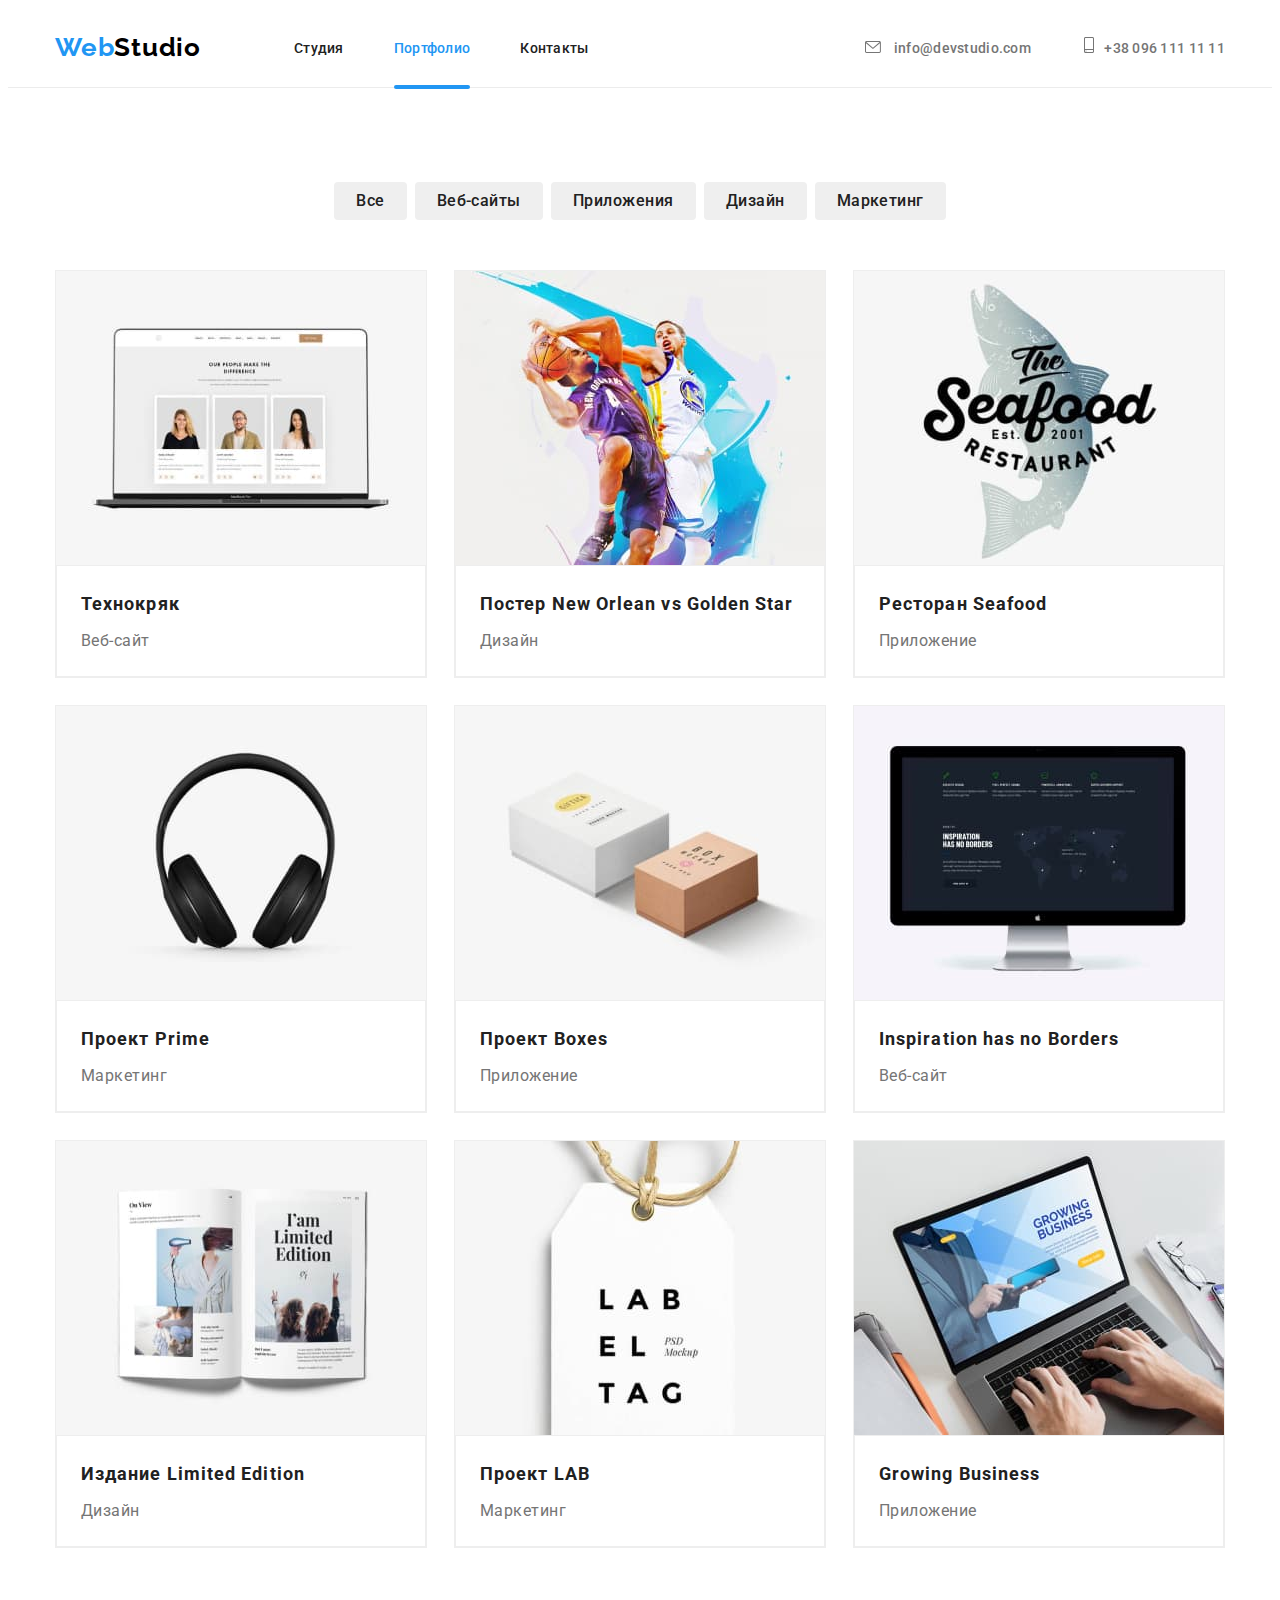
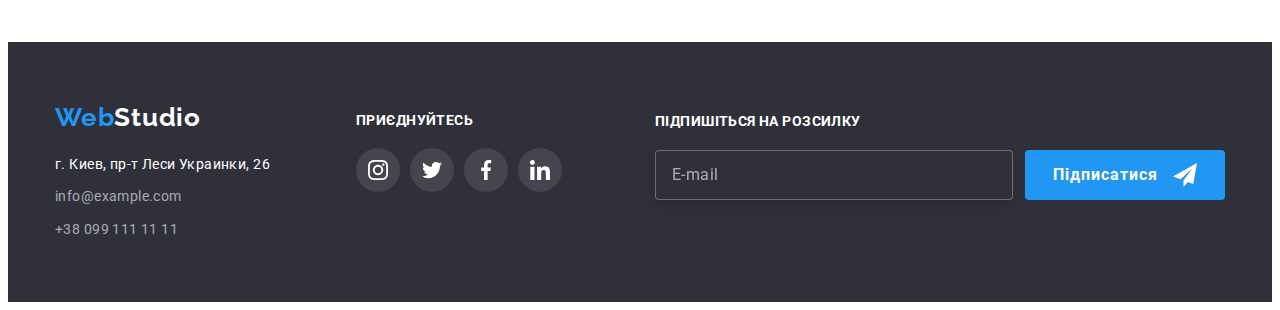
==== portfolio.html @ 027104e5 "dz-8" ====
<!DOCTYPE html>
<html lang="en">
<head>
    <meta charset="UTF-8">
    <meta http-equiv="X-UA-Compatible" content="IE=edge">
    <meta name="viewport" content="width=device-width, initial-scale=1.0">
    <link rel="preconnect" href="https://fonts.googleapis.com">
    <link rel="preconnect" href="https://fonts.gstatic.com" crossorigin>
    <link href="https://fonts.googleapis.com/css2?family=Raleway:wght@700&family=Roboto:wght@400;500;700;900&display=swap" rel="stylesheet">
    <link rel="stylesheet" href="https://cdnjs.cloudflare.com/ajax/libs/modern-normalize/1.1.0/modern-normalize.min.css" integrity="sha512-wpPYUAdjBVSE4KJnH1VR1HeZfpl1ub8YT/NKx4PuQ5NmX2tKuGu6U/JRp5y+Y8XG2tV+wKQpNHVUX03MfMFn9Q==" crossorigin="anonymous" referrerpolicy="no-referrer" />
    <link rel="stylesheet" href="./css/main.min.css">
    <title>portfolio</title>
</head>
<body>
    <header class="header">
        <div class="container">
            <a href="./index.html" class="logo item">
                <span class="logo__blue">Web</span>
                <span class="logo__black">Studio</span>
            </a>
            <nav>
                <ul class="navigation list">
                    <li><a href="./index.html" class="navigation__link item">Студия</a></li>
                    <li><a href="./portfolio.html" class="navigation__link item emphasize">Портфолио</a></li>
                    <li><a href="" class="navigation__link item">Контакты</a></li>
                </ul>
            </nav>
            <div class="contact">
                <a href="mailto:info@devstudio.com" class="contact__mail item">
                    <svg class="contact__mail-svg">
                        <use href="./img/symbol-defs.svg#icon-envelope" wigth="16" height="12"></use>
                    </svg> info@devstudio.com
                </a>
                <a href="tel:+380961111111" class="contact__tel item">
                    <svg class="contact__tel-svg" wigth="10" height="16">
                        <use href="./img/symbol-defs.svg#icon-smartphone"></use>
                    </svg>+38 096 111 11 11
                </a>
            </div>
        </div>
    </header>
    <main>
        <section class="section-img">
            <div class="container">
                <ul class="section-nav-text list">
                    <li><button type="button" class="btn-title border">Все</button></li>
                    <li><button type="button" class="btn-title border">Веб-сайты</button></li>
                    <li><button type="button" class="btn-title border">Приложения</button></li>
                    <li><button type="button" class="btn-title border">Дизайн</button></li>
                    <li><button type="button" class="btn-title border">Маркетинг</button></li>
                </ul>
                <ul class="section-img-text list">
                    <li class="portfolio-hover">
                        <a href="" class="portfolio-hover-link item">
                            <div class="portfolio-slap">
                                <img src="./img/technoquack.jpg" lang="en" alt="bulletin board" width="370" height="294" class="portfolio-img">
                                <p class="hover-slap">
                                    Ресурс пропонує комплексні пропозиції з різним рівнем функціоналу та сервісів. Все це дозволить відвідувачу отримати вичерпні відомості про компанію чи приватну особу.
                                </p>
                            </div>
                            <div class="section-text-block">
                                <h3 class="icon-box">Технокряк</h3>
                                <p class="box-p">Веб-сайт</p>
                            </div>
                        </a>
                    </li>
                    <li class="portfolio-hover">
                        <a href="" class="item">
                            <div class="portfolio-slap">
                                <img src="./img/poster.jpg" lang="en" alt="poster" width="370" height="294" class="portfolio-img">
                                <p class="hover-slap">
                                    Ресурс пропонує комплексні пропозиції з різним рівнем функціоналу та сервісів. Все це дозволить відвідувачу отримати вичерпні відомості про компанію чи приватну особу.
                                </p>
                            </div>
                            
                            <div class="section-text-block">
                                <h3 class="icon-box">Постер New Orlean vs Golden Star</h3>
                                <p class="box-p">Дизайн</p>
                            </div>
                        </a>
                    </li>
                    <li class="portfolio-hover">
                        <a href="" class="item">
                            <div class="portfolio-slap">
                                <img src="./img/seafood.jpg" lang="en" alt="restaurant" width="370" height="294" class="portfolio-img">
                                <p class="hover-slap">
                                    Ресурс пропонує комплексні пропозиції з різним рівнем функціоналу та сервісів. Все це дозволить відвідувачу отримати вичерпні відомості про компанію чи приватну особу.
                                </p>
                            </div>
                            
                            <div class="section-text-block">
                                <h3 class="icon-box">Ресторан Seafood</h3>
                                <p class="box-p">Приложение</p>
                            </div>
                        </a>
                    </li>
                    <li class="portfolio-hover">
                        <a href="" class="item">
                            <div class="portfolio-slap">
                                <img src="./img/prime.jpg" lang="en" alt="headphones" width="370" height="294" class="portfolio-img">
                                <p class="hover-slap">
                                    Ресурс пропонує комплексні пропозиції з різним рівнем функціоналу та сервісів. Все це дозволить відвідувачу отримати вичерпні відомості про компанію чи приватну особу.
                                </p>
                            </div>
                            
                            <div class="section-text-block">
                                <h3 class="icon-box">Проект Prime</h3>
                                <p class="box-p">Маркетинг</p>
                            </div>
                        </a>
                    </li>
                    <li class="portfolio-hover">
                        <a href="" class="item">
                            <div class="portfolio-slap">
                                <img src="./img/boxes.jpg" lang="en" alt="boxes" width="370" height="294" class="portfolio-img">
                                <p class="hover-slap">
                                    Ресурс пропонує комплексні пропозиції з різним рівнем функціоналу та сервісів. Все це дозволить відвідувачу отримати вичерпні відомості про компанію чи приватну особу.
                                </p>
                            </div>
                            
                            <div class="section-text-block">
                                <h3 class="icon-box">Проект Boxes</h3>
                                <p class="box-p">Приложение</p>
                            </div>
                        </a>
                    </li>
                    <li class="portfolio-hover">
                        <a href="" class="item">
                            <div class="portfolio-slap">
                                <img src="./img/inspiration.jpg" lang="en" alt="inspiration has no borders" width="370" height="294" class="portfolio-img">
                                <p class="hover-slap">
                                    Ресурс пропонує комплексні пропозиції з різним рівнем функціоналу та сервісів. Все це дозволить відвідувачу отримати вичерпні відомості про компанію чи приватну особу.
                                </p>
                            </div>
                            
                            <div class="section-text-block">
                                <h3 class="icon-box">Inspiration has no Borders</h3>
                                <p class="box-p">Веб-сайт</p>
                            </div>
                        </a>
                    </li>
                    <li class="portfolio-hover">
                        <a href="" class="item">
                            <div class="portfolio-slap">
                                <img src="./img/limited-edition.jpg" lang="en" alt="book" width="370" height="294" class="portfolio-img">
                                <p class="hover-slap">
                                    Ресурс пропонує комплексні пропозиції з різним рівнем функціоналу та сервісів. Все це дозволить відвідувачу отримати вичерпні відомості про компанію чи приватну особу.
                                </p>
                            </div>
                            
                            <div class="section-text-block">
                                <h3 class="icon-box">Издание Limited Edition</h3>
                                <p class="box-p">Дизайн</p>
                            </div>
                        </a>
                    </li>
                    <li class="portfolio-hover">
                        <a href="" class="item">
                            <div class="portfolio-slap">
                                <img src="./img/lab.jpg" lang="en" alt="project lab" width="370" height="294" class="portfolio-img">
                                <p class="hover-slap">
                                    Ресурс пропонує комплексні пропозиції з різним рівнем функціоналу та сервісів. Все це дозволить відвідувачу отримати вичерпні відомості про компанію чи приватну особу.
                                </p>
                            </div>
                            
                            <div class="section-text-block">
                                <h3 class="icon-box">Проект LAB</h3>
                                <p class="box-p">Маркетинг</p>
                            </div>
                        </a>
                    </li>
                    <li class="portfolio-hover">
                        <a href="" class="item">
                            <div class="portfolio-slap">
                                <img src="./img/growing-business.jpg" lang="en" alt="growing business" width="370" height="294" class="portfolio-img">
                                <p class="hover-slap">
                                    Ресурс пропонує комплексні пропозиції з різним рівнем функціоналу та сервісів. Все це дозволить відвідувачу отримати вичерпні відомості про компанію чи приватну особу.
                                </p>
                            </div>
                            
                            <div class="section-text-block">
                                <h3 class="icon-box">Growing Business</h3>
                                <p class="box-p">Приложение</p>
                            </div>
                        </a>
                    </li>
                </ul>
            </div>
        </section>
    </main>
    <footer class="footer">
            <div class="container">
                <div class="footer-p">
                    <a href="./index.html" class="logo item">
                        <span class="logo__blue">Web</span>
                        <span class="logo__white">Studio</span>
                    </a>
                    <address class="footer-address">
                        <a href="https://goo.gl/maps/YqqTpUevkr622uBYA" target="_blank" rel="noopener nofollow noreferrer" class="footer-link item">г. Киев, пр-т Леси Украинки, 26</a>
                        <ul class="footer-text list item">
                            <li class="a-mail-a"><a href="mailto:info@example.com" class="mail item">info@example.com</a></li>
                            <li class="a-tel-a"><a href="tel:+380991111111" class="tel item">+38 099 111 11 11</a></li>
                        </ul>
                    </address>
                </div>
                <div class="footer-soc">
                    <h3 class="footer-soc-head">приєднуйтесь</h3>
                    <ul class="soc-footer">
                        <li class="footer-soc-item list">
                            <a href="" class="footer-soc-link">
                                <svg class="footer-soc-icon" width="20" height="20">
                                    <use href="./img/symbol-defs.svg#icon-instagram"></use>
                                </svg>
                            </a>
                        </li>
                        <li class="footer-soc-item list">
                            <a href="" class="footer-soc-link">
                                <svg class="footer-soc-icon" width="20" height="20">
                                    <use href="./img/symbol-defs.svg#icon-twitter"></use>
                                </svg>
                            </a>
                        </li>
                        <li class="footer-soc-item list">
                            <a href="" class="footer-soc-link">
                                <svg class="footer-soc-icon" width="20" height="20">
                                    <use href="./img/symbol-defs.svg#icon-facebook"></use>
                                </svg>
                            </a>
                        </li>
                        <li class="footer-soc-item list">
                            <a href="" class="footer-soc-link">
                                <svg class="footer-soc-icon" width="20" height="20">
                                    <use href="./img/symbol-defs.svg#icon-linkedin"></use>
                                </svg>
                            </a>
                        </li>
                    </ul>
                </div> 
                <div class="mailing">
                    <h2 class="footer-mailing">Підпишіться на розсилку</h2>
                    <div class="mailing-btn-input">
                        <input type="text"
                            class="mailing-input"
                            placeholder="E-mail">
                        <button type="button" class="mailing-btn border ">Підписатися
                            <svg class="button-svg" width="24" height="24">
                                <use href="./img/symbol-defs.svg#icon-icon-send"></use>
                            </svg>
                        </button>
                    </div>
                </div>
            </div>
        </footer>
    </body>
</html>
---- css/main.min.css ----
:root{--main-color-text: #757575;--typical-lh: 1.19;--main-nav-lh: 1.14;--typical-link-lh: 1.71;--icon-color-svg: #2196F3}.visually-hidden{position:absolute;white-space:nowrap;width:1px;height:1px;overflow:hidden;border:0;padding:0;clip:rect(0 0 0 0);-webkit-clip-path:inset(50%);clip-path:inset(50%);margin:-1px}.list{list-style:none}.item{text-decoration:none}.border{border:none}body{font-family:"Roboto",sans-serif;color:#212121}p,h1,h2,h3,h4,h5,h6{margin:0}button{cursor:pointer}ul{margin:0;padding:0}*{-webkit-box-sizing:border-box;box-sizing:border-box}img{display:block}.container{width:100%;padding:0 15px;margin:0 auto}@media screen and (min-width: 480px){.container{width:480px}}@media screen and (min-width: 768px){.container{width:768px}}@media screen and (min-width: 1200px){.container{width:1200px}}.backdrop{position:fixed;top:0;width:100%;height:100%;background-color:rgba(0,0,0,.2);-webkit-transition:opacity 1250ms cubic-bezier(0.4, 0, 0.2, 1),visibility 1250ms cubic-bezier(0.4, 0, 0.2, 1);transition:opacity 1250ms cubic-bezier(0.4, 0, 0.2, 1),visibility 1250ms cubic-bezier(0.4, 0, 0.2, 1)}.backdrop.is-hidden .modal{-webkit-transform:translate(-50%, -50%) scale(0) rotate(-120deg);transform:translate(-50%, -50%) scale(0) rotate(-120deg)}.modal{position:absolute;width:528px;min-height:581px;left:50%;top:50%;-webkit-transform:translate(-50%, -50%) scale(1) rotate(0);transform:translate(-50%, -50%) scale(1) rotate(0);background:#fff;-webkit-box-shadow:0px 1px 3px rgba(0,0,0,.12),0px 1px 1px rgba(0,0,0,.14),0px 2px 1px rgba(0,0,0,.2);box-shadow:0px 1px 3px rgba(0,0,0,.12),0px 1px 1px rgba(0,0,0,.14),0px 2px 1px rgba(0,0,0,.2);border-radius:4px;-webkit-transition-duration:1250ms;transition-duration:1250ms;-webkit-transition-timing-function:cubic-bezier(0.4, 0, 0.2, 1);transition-timing-function:cubic-bezier(0.4, 0, 0.2, 1)}.modal-close{position:absolute;right:10px;top:10px}.modal-close .close{display:-webkit-box;display:-ms-flexbox;display:flex;width:30px;height:30px;border:1px solid rgba(0,0,0,.1);-webkit-box-align:center;-ms-flex-align:center;align-items:center;-webkit-box-pack:center;-ms-flex-pack:center;justify-content:center;border-radius:50%;background-color:#fff;cursor:pointer}.modal-svg{fill:#000}.modal-svg:hover{fill:var(--icon-color-svg)}.is-hidden{opacity:0;visibility:hidden;pointer-events:none}.no-scroll{overflow:hidden}.modal-title{font-style:normal;font-weight:700;font-size:20px;line-height:1.1;text-align:center;letter-spacing:.03em;color:#212121;padding:40px 39px 12px 41px}.modal-section{padding:0 40px}.window__label{font-style:normal;font-weight:400;font-size:12px;line-height:1.1;letter-spacing:.01em;color:#757575;display:block;margin-bottom:4px;margin-top:10px}.window__input-svg{position:relative;width:448px;height:40px;color:#2196f3}.window__input{width:100%;height:40px;border:1px solid rgba(33,33,33,.2);border-radius:4px;margin-bottom:10px;padding-left:42px}.window__svg{position:absolute;left:12px;top:50%;-webkit-transform:translateY(-50%);transform:translateY(-50%)}.modal-label-area{font-style:normal;font-weight:400;font-size:12px;line-height:1.1;letter-spacing:.01em;color:#757575;display:block;margin-bottom:4px;margin-top:10px}.window__input:focus+.window__svg{fill:currentColor}.window__input:focus{border:1px solid #2196f3}.modal-area-com{height:120px;width:100%;border:1px solid rgba(33,33,33,.2);border-radius:4px;resize:none;padding:12px 16px}.modal-area-com:focus{border:1px solid #2196f3}.modal-area-com::-webkit-input-placeholder{font-style:normal;font-weight:400;font-size:12px;line-height:1.1;letter-spacing:.01em;color:rgba(117,117,117,.5)}.modal-area-com::-moz-placeholder{font-style:normal;font-weight:400;font-size:12px;line-height:1.1;letter-spacing:.01em;color:rgba(117,117,117,.5)}.modal-area-com:-ms-input-placeholder{font-style:normal;font-weight:400;font-size:12px;line-height:1.1;letter-spacing:.01em;color:rgba(117,117,117,.5)}.modal-area-com::-ms-input-placeholder{font-style:normal;font-weight:400;font-size:12px;line-height:1.1;letter-spacing:.01em;color:rgba(117,117,117,.5)}.modal-area-com::placeholder{font-style:normal;font-weight:400;font-size:12px;line-height:1.1;letter-spacing:.01em;color:rgba(117,117,117,.5)}.check-box{margin-top:20px}.check-box .label-check{font-weight:400;font-size:14px;line-height:1.7;letter-spacing:.03em;color:#757575;display:-webkit-box;display:-ms-flexbox;display:flex;-webkit-box-align:center;-ms-flex-align:center;align-items:center;-webkit-box-pack:center;-ms-flex-pack:center;justify-content:center}.label-check span{width:16px;height:15px;border:1px solid #212121;border-radius:2.5px;margin-right:7px;display:-webkit-box;display:-ms-flexbox;display:flex;-webkit-box-align:center;-ms-flex-align:center;align-items:center;-webkit-box-pack:center;-ms-flex-pack:center;justify-content:center;-webkit-transition-duration:background-color 250ms;transition-duration:background-color 250ms;-webkit-transition-timing-function:cubic-bezier(0.4, 0, 0.2, 1);transition-timing-function:cubic-bezier(0.4, 0, 0.2, 1)}.check-svg{fill:#fff}.contract-term{font-style:normal;font-weight:400;font-size:14px;line-height:1.7;letter-spacing:.03em;-webkit-text-decoration-line:underline;text-decoration-line:underline;color:var(--icon-color-svg);margin-left:4px}.input-check:checked+.label-check span{background-color:var(--icon-color-svg);border-color:var(--icon-color-svg)}.input-check:focus+.label-check span{border-color:var(--icon-color-svg)}.modal-btn{font-family:"Roboto";font-style:normal;font-weight:700;font-size:16px;line-height:1.8;width:200px;height:50px;display:-webkit-box;display:-ms-flexbox;display:flex;-webkit-box-align:center;-ms-flex-align:center;align-items:center;-webkit-box-pack:center;-ms-flex-pack:center;justify-content:center;text-align:center;letter-spacing:.06em;color:#fff;background-color:var(--icon-color-svg);-webkit-box-shadow:0px 4px 4px rgba(0,0,0,.15);box-shadow:0px 4px 4px rgba(0,0,0,.15);border-radius:4px;margin:0 auto;margin-top:30px;cursor:pointer}.header .container{display:-webkit-box;display:-ms-flexbox;display:flex;padding-top:24px;padding-bottom:24px;-webkit-box-align:center;-ms-flex-align:center;align-items:center}.header{border-bottom:1px solid #ececec}.logo{margin-right:93px;display:-webkit-box;display:-ms-flexbox;display:flex}.logo__blue{font-family:"Raleway";font-weight:700;font-size:26px;line-height:var(--typical-lh);letter-spacing:.03em;color:#2196f3}.logo__black{font-family:"Raleway";font-weight:700;font-size:26px;line-height:var(--typical-lh);letter-spacing:.03em;color:#000}.navigation{display:-webkit-box;display:-ms-flexbox;display:flex;-webkit-column-gap:50px;-moz-column-gap:50px;column-gap:50px}.navigation__link{font-style:normal;font-weight:500;font-size:14px;line-height:var(--main-nav-lh);letter-spacing:.02em;color:#212121;position:relative;-webkit-transition-duration:250ms;transition-duration:250ms;-webkit-transition-timing-function:cubic-bezier(0.4, 0, 0.2, 1);transition-timing-function:cubic-bezier(0.4, 0, 0.2, 1)}.contact{margin-left:auto}.contact__mail{font-family:"Roboto";font-weight:500;font-size:14px;line-height:1.14;letter-spacing:.02em;color:#757575;-webkit-transition-duration:250ms;transition-duration:250ms;-webkit-transition-timing-function:cubic-bezier(0.4, 0, 0.2, 1);transition-timing-function:cubic-bezier(0.4, 0, 0.2, 1)}.contact__mail-svg{max-width:16px;max-height:12px;margin-right:10px;fill:currentColor;-webkit-transition-duration:250ms;transition-duration:250ms;-webkit-transition-timing-function:cubic-bezier(0.4, 0, 0.2, 1);transition-timing-function:cubic-bezier(0.4, 0, 0.2, 1)}.contact__mail-svg:hover,.contact__mail-svg:focus{fill:currentColor}.contact__tel{font-family:"Roboto";font-weight:500;font-size:14px;line-height:1.14;letter-spacing:.02em;color:#757575;margin-left:50px;-webkit-transition-duration:250ms;transition-duration:250ms;-webkit-transition-timing-function:cubic-bezier(0.4, 0, 0.2, 1);transition-timing-function:cubic-bezier(0.4, 0, 0.2, 1)}.contact__tel-svg{max-width:10px;max-height:16px;margin-right:10px;fill:currentColor;-webkit-transition-duration:250ms;transition-duration:250ms;-webkit-transition-timing-function:cubic-bezier(0.4, 0, 0.2, 1);transition-timing-function:cubic-bezier(0.4, 0, 0.2, 1)}.contact__tel-svg:hover,.contact__tel-svg:focus{fill:currentColor}.emphasize{color:#2196f3}.navigation__link.emphasize::after{content:"";display:block;width:100%;height:4px;background-color:#2196f3;border-radius:2px;position:absolute;bottom:-33px;left:0}.contact__mail:hover,.contact__tel:hover,.navigation__link:hover{color:#2196f3}.contact__mail:focus,.contact__tel:focus,.navigation__link:focus{color:#2196f3}.hero{background-image:-webkit-gradient(linear, left top, left bottom, from(rgba(47, 48, 58, 0.4)), to(rgba(47, 48, 58, 0.4))),url(../img/mob-header-x1.jpg);background-image:linear-gradient(rgba(47, 48, 58, 0.4), rgba(47, 48, 58, 0.4)),url(../img/mob-header-x1.jpg);min-width:320px;height:240px;background-size:cover;background-position:center;background-repeat:no-repeat;margin:0 auto}@media screen and (min-width: 480px){.hero{background-image:-webkit-gradient(linear, left top, left bottom, from(rgba(47, 48, 58, 0.4)), to(rgba(47, 48, 58, 0.4))),url(../img/mob-header-x1.jpg);background-image:linear-gradient(rgba(47, 48, 58, 0.4), rgba(47, 48, 58, 0.4)),url(../img/mob-header-x1.jpg);min-width:480px;min-height:400px;background-size:cover;background-position:center;background-repeat:no-repeat;margin:0 auto}}@media screen and (min-width: 768px){.hero{background-image:-webkit-gradient(linear, left top, left bottom, from(rgba(47, 48, 58, 0.4)), to(rgba(47, 48, 58, 0.4))),url(../img/table-header-x1.jpg);background-image:linear-gradient(rgba(47, 48, 58, 0.4), rgba(47, 48, 58, 0.4)),url(../img/table-header-x1.jpg);min-width:768px;min-height:400px;background-size:cover;background-position:center;background-repeat:no-repeat;margin:0 auto}}@media screen and (min-width: 1200px){.hero{background-image:-webkit-gradient(linear, left top, left bottom, from(rgba(47, 48, 58, 0.4)), to(rgba(47, 48, 58, 0.4))),url(../img/fon.jpg);background-image:linear-gradient(rgba(47, 48, 58, 0.4), rgba(47, 48, 58, 0.4)),url(../img/fon.jpg);width:1600px;height:600px;background-size:cover;background-position:center;background-repeat:no-repeat;margin:0 auto}}.hero .container{padding:50px 60px 198px}@media screen and (min-width: 480px){.hero .container{padding:118px 60px 198px}}@media screen and (min-width: 768px){.hero .container{padding:118px 204px 198px}}@media screen and (min-width: 1200px){.hero .container{padding:200px 0 200px}}.hero__box{margin:0 auto}.hero__title{font-weight:900;font-size:16px;line-height:1.7;letter-spacing:.06em;text-transform:uppercase;color:#fff;text-align:center;max-width:650px;height:120px;margin:0 auto}@media screen and (min-width: 480px){.hero__title{font-weight:900;font-size:26px;line-height:1.7;text-align:center;letter-spacing:.06em;text-transform:uppercase;color:#fff}}@media screen and (min-width: 1200px){.hero__title{font-weight:900;font-size:44px;line-height:1.36;text-align:center;letter-spacing:.06em;text-transform:uppercase;color:#fff}}.hero__btn{font-family:"Roboto";font-weight:700;font-size:14px;line-height:1.7;letter-spacing:.06em;color:#fff;background-color:var(--icon-color-svg);min-width:185px;min-height:40px;display:block;margin:0 auto;-webkit-box-shadow:0px 4px 4px rgba(0,0,0,.15);box-shadow:0px 4px 4px rgba(0,0,0,.15);border-radius:4px}@media screen and (min-width: 480px){.hero__btn{font-family:"Roboto";font-style:normal;font-weight:700;font-size:16px;line-height:1.87;display:-webkit-box;display:-ms-flexbox;display:flex;-webkit-box-align:center;-ms-flex-align:center;align-items:center;text-align:center;letter-spacing:.06em;color:#fff;width:200px;height:50px;display:block;margin:0 auto;-webkit-box-shadow:0px 4px 4px rgba(0,0,0,.15);box-shadow:0px 4px 4px rgba(0,0,0,.15);border-radius:4px}}@media screen and (min-width: 1200px){.hero__btn{margin-top:40px}}.benefits .container{min-width:320px}@media screen and (min-width: 480px){.benefits .container{min-width:480px}}@media screen and (min-width: 768px){.benefits .container{min-width:768px}}@media screen and (min-width: 1200px){.benefits .container{min-width:1200px}}.benefits{padding-top:94px;max-width:479px}@media screen and (min-width: 480px){.benefits{width:480px}}@media screen and (min-width: 768px){.benefits{width:768px}}@media screen and (min-width: 1200px){.benefits{width:1200px;padding-left:15px;padding-right:15px}}@media screen and (min-width: 320px){.privilege{display:-webkit-box;display:-ms-flexbox;display:flex;gap:30px;-ms-flex-wrap:wrap;flex-wrap:wrap;-webkit-box-align:center;-ms-flex-align:center;align-items:center;-webkit-box-pack:center;-ms-flex-pack:center;justify-content:center;margin:0 auto}}@media screen and (min-width: 480px){.privilege{display:-webkit-box;display:-ms-flexbox;display:flex;gap:30px;-webkit-box-orient:vertical;-webkit-box-direction:normal;-ms-flex-direction:column;flex-direction:column;-ms-flex-line-pack:center;align-content:center;-webkit-box-align:center;-ms-flex-align:center;align-items:center;-webkit-box-pack:center;-ms-flex-pack:center;justify-content:center}}@media screen and (min-width: 768px){.privilege{display:-webkit-box;display:-ms-flexbox;display:flex;-webkit-box-orient:horizontal;-webkit-box-direction:normal;-ms-flex-direction:row;flex-direction:row}}@media screen and (min-width: 1200px){.privilege{display:-webkit-box;display:-ms-flexbox;display:flex;gap:30px;-webkit-box-pack:center;-ms-flex-pack:center;justify-content:center;-webkit-box-align:center;-ms-flex-align:center;align-items:center}}.privilege__list{width:100%;min-height:101px}@media screen and (min-width: 480px){.privilege__list{width:450px}}@media screen and (min-width: 768px){.privilege__list{width:354px}}@media screen and (min-width: 1200px){.privilege__list{width:270px}}.privilege__subtitle{font-weight:700;font-size:14px;line-height:1.14;letter-spacing:.03em;text-transform:uppercase;text-align:center;color:#212121;margin-bottom:10px;margin:0 auto}.privilege__desc{font-size:14px;line-height:1.71;letter-spacing:.03em;color:var(--main-color-text);min-width:270px}@media screen and (min-width: 1200px){.privilege__desc{width:270px}}.privilege__svg{margin-bottom:30px;display:-webkit-box;display:-ms-flexbox;display:flex;height:120px;-webkit-box-pack:center;-ms-flex-pack:center;justify-content:center;-webkit-box-align:center;-ms-flex-align:center;align-items:center;background-color:#f5f4fa}.privilege__icon{width:70px;height:70px;display:block}.our-work{padding-top:94px;padding-bottom:94px}.our-work .work__title{font-weight:700;font-size:36px;line-height:1.16;text-align:center;letter-spacing:.03em;color:#212121;margin-bottom:50px}.our-work .work{display:-webkit-box;display:-ms-flexbox;display:flex;gap:30px}.our-work .work__slap{position:relative}.our-work .work__text{position:absolute;top:76%;left:0;width:370px;height:70px;padding-top:27px;font-family:"Roboto";font-style:normal;font-weight:700;font-size:14px;line-height:16px;text-align:center;letter-spacing:.03em;text-transform:uppercase;color:#fff;background-color:rgba(47,48,58,.8)}.section-d{padding-top:94px;padding-bottom:94px;background-color:#f5f4fa}.section-d-heading{font-weight:700;font-size:36px;line-height:1.16;text-align:center;letter-spacing:.03em;color:#212121;margin-bottom:50px}.section-d-text{display:-webkit-box;display:-ms-flexbox;display:flex;gap:30px}.section-d-li{width:calc((100% - 90px)/4)}.section-d-seb-div{padding-top:30px;padding-bottom:30px;padding-left:10px;padding-right:10px;text-align:center;background-color:#fff;-webkit-box-shadow:0px 1px 3px rgba(0,0,0,.12),0px 1px 1px rgba(0,0,0,.14),0px 2px 1px rgba(0,0,0,.2);box-shadow:0px 1px 3px rgba(0,0,0,.12),0px 1px 1px rgba(0,0,0,.14),0px 2px 1px rgba(0,0,0,.2);border-radius:0px 0px 4px 4px}.section-d-subtitle{font-weight:500;font-size:16px;line-height:1.18;letter-spacing:.03em;color:#212121;margin-bottom:10px}.section-d-desc{font-size:16px;line-height:1.18;letter-spacing:.03em;color:var(--main-color-text);margin-bottom:16px}.section-d-soc{display:-webkit-box;display:-ms-flexbox;display:flex;-webkit-box-pack:center;-ms-flex-pack:center;justify-content:center;gap:10px}.section-d-soc-link{width:44px;height:44px;border-radius:50%;display:-webkit-box;display:-ms-flexbox;display:flex;-webkit-box-align:center;-ms-flex-align:center;align-items:center;-webkit-box-pack:center;-ms-flex-pack:center;justify-content:center;-webkit-transition-duration:250ms;transition-duration:250ms;-webkit-transition-timing-function:cubic-bezier(0.4, 0, 0.2, 1);transition-timing-function:cubic-bezier(0.4, 0, 0.2, 1)}.section-d-soc-link:hover,.section-d-soc-link:focus{background-color:var(--icon-color-svg)}.section-d-soc-link:hover .section-d-soc-icon,.section-d-soc-link:focus .section-d-soc-icon{fill:#fff}.section-d-soc-icon{fill:#afb1b8;-webkit-transition-duration:250ms;transition-duration:250ms;-webkit-transition-timing-function:cubic-bezier(0.4, 0, 0.2, 1);transition-timing-function:cubic-bezier(0.4, 0, 0.2, 1)}.clients{padding-top:94px;padding-bottom:94px}.clients .clients-head{font-style:normal;font-weight:700;font-size:36px;line-height:42px;text-align:center;letter-spacing:.03em;color:#212121;margin-bottom:50px}.clients .clients-soc{display:-webkit-box;display:-ms-flexbox;display:flex;gap:30px;-webkit-box-pack:center;-ms-flex-pack:center;justify-content:center}.clients .clients-soc .clients-soc-item .clients-soc-link{display:-webkit-box;display:-ms-flexbox;display:flex;-webkit-box-sizing:border-box;box-sizing:border-box;border-radius:4px;border:1px solid #afb1b8;width:170px;height:92px;-webkit-box-pack:center;-ms-flex-pack:center;justify-content:center;-webkit-box-align:center;-ms-flex-align:center;align-items:center;color:#afb1b8;-webkit-transition-duration:250ms;transition-duration:250ms;-webkit-transition-timing-function:cubic-bezier(0.4, 0, 0.2, 1);transition-timing-function:cubic-bezier(0.4, 0, 0.2, 1)}.clients .clients-soc .clients-soc-item .clients-soc-link:hover,.clients .clients-soc .clients-soc-item .clients-soc-link:focus{color:var(--icon-color-svg);border:1px solid var(--icon-color-svg)}.clients .clients-soc .clients-soc-item .clients-soc-link .clients-soc-icon{fill:currentColor}.btn-title{font-family:"Roboto";font-weight:500;font-size:16px;line-height:1.62;letter-spacing:.03em;color:#212121;border-radius:4px;padding:6px 22px;-webkit-transition-duration:250ms;transition-duration:250ms;-webkit-transition-timing-function:cubic-bezier(0.4, 0, 0.2, 1);transition-timing-function:cubic-bezier(0.4, 0, 0.2, 1)}.btn-title:focus,.btn-title:hover{background:#2196f3;color:#fff;-webkit-box-shadow:0px 3px 1px rgba(0,0,0,.1),0px 1px 2px rgba(0,0,0,.08),0px 2px 2px rgba(0,0,0,.12);box-shadow:0px 3px 1px rgba(0,0,0,.1),0px 1px 2px rgba(0,0,0,.08),0px 2px 2px rgba(0,0,0,.12)}.section-img{padding-top:94px;padding-bottom:94px}.section-img .section-nav-text{display:-webkit-box;display:-ms-flexbox;display:flex;gap:8px;margin-bottom:50px;-webkit-box-pack:center;-ms-flex-pack:center;justify-content:center}.section-img .section-img-text{display:-webkit-box;display:-ms-flexbox;display:flex;-ms-flex-wrap:wrap;flex-wrap:wrap;gap:27px}.section-img .section-img-text .portfolio-hover{border:1px solid #eee;-webkit-transition-duration:250ms;transition-duration:250ms;-webkit-transition-timing-function:cubic-bezier(0.4, 0, 0.2, 1);transition-timing-function:cubic-bezier(0.4, 0, 0.2, 1)}.section-img .section-img-text .portfolio-hover:hover{border:1px solid #eee;-webkit-box-shadow:0px 1px 1px rgba(0,0,0,.12),0px 4px 4px rgba(0,0,0,.06),1px 4px 6px rgba(0,0,0,.16);box-shadow:0px 1px 1px rgba(0,0,0,.12),0px 4px 4px rgba(0,0,0,.06),1px 4px 6px rgba(0,0,0,.16)}.section-img .section-img-text .portfolio-hover:hover .hover-slap{-webkit-transform:translateY(0%);transform:translateY(0%)}.portfolio-slap{position:relative;overflow:hidden}.portfolio-slap .hover-slap{position:absolute;top:0;left:0;font-family:"Roboto";font-style:normal;font-size:18px;line-height:28px;letter-spacing:.03em;color:#fff;background-color:rgba(33,150,243,.9);padding:63px 24px;height:100%;-webkit-transform:translateY(100%);transform:translateY(100%);-webkit-transition-duration:250ms;transition-duration:250ms;-webkit-transition-timing-function:cubic-bezier(0.4, 0, 0.2, 1);transition-timing-function:cubic-bezier(0.4, 0, 0.2, 1);overflow:auto}.section-text-block{padding:20px 24px;border:1px solid #eee}.section-text-block .icon-box{font-weight:700;font-size:18px;line-height:2;letter-spacing:.06em;color:#212121;margin-bottom:4px}.section-text-block .box-p{font-size:16px;line-height:1.87;letter-spacing:.03em;color:var(--main-color-text)}.footer .container{display:-webkit-box;display:-ms-flexbox;display:flex}.footer{background:#2f303a;padding-top:60px;padding-bottom:60px}.footer .footer-p{display:block;min-width:231px}.logo__blue{font-family:"Raleway";font-weight:700;font-size:26px;line-height:var(--typical-lh);letter-spacing:.03em;color:#2196f3}.logo__white{font-family:"Raleway";font-weight:700;font-size:26px;line-height:var(--typical-lh);letter-spacing:.03em;color:#fff}.footer-address{margin-top:20px}.footer-address .footer-link{font-style:normal;font-size:14px;line-height:var(--typical-link-lh);letter-spacing:.03em;color:#fff}.footer-text{margin-top:9px}.footer-text .a-mail-a{margin-bottom:9px}.mail{font-family:"Roboto";font-weight:400;font-style:normal;font-size:14px;line-height:1.71;letter-spacing:.03em;color:rgba(255,255,255,.6)}.tel{font-family:"Roboto";font-weight:400;font-style:normal;font-size:14px;line-height:1.71;letter-spacing:.03em;color:rgba(255,255,255,.6)}.footer-soc{margin-left:70px}.footer-soc .footer-soc-head{font-style:normal;font-weight:700;font-size:14px;line-height:16px;letter-spacing:.03em;text-transform:uppercase;color:#fff;margin-top:10px;margin-bottom:20px}.footer-soc .soc-footer{display:-webkit-box;display:-ms-flexbox;display:flex;-webkit-box-pack:center;-ms-flex-pack:center;justify-content:center;gap:10px}.footer-soc .soc-footer .footer-soc-item .footer-soc-link{width:44px;height:44px;border-radius:50%;background-color:rgba(255,255,255,.1);display:-webkit-box;display:-ms-flexbox;display:flex;gap:10px;-webkit-box-align:center;-ms-flex-align:center;align-items:center;-webkit-box-pack:center;-ms-flex-pack:center;justify-content:center;-webkit-transition-duration:250ms;transition-duration:250ms;-webkit-transition-timing-function:cubic-bezier(0.4, 0, 0.2, 1);transition-timing-function:cubic-bezier(0.4, 0, 0.2, 1)}.footer-soc .soc-footer .footer-soc-item .footer-soc-link:hover,.footer-soc .soc-footer .footer-soc-item .footer-soc-link:focus{background-color:var(--icon-color-svg)}.footer-soc .soc-footer .footer-soc-item .footer-soc-link .footer-soc-icon{fill:#fff}.mailing{margin-left:93px}.mailing .footer-mailing{font-weight:700;font-size:14px;line-height:1.14;letter-spacing:.03em;text-transform:uppercase;color:#fff;margin-top:12px;margin-bottom:20px}.mailing .mailing-btn-input{display:-webkit-box;display:-ms-flexbox;display:flex;gap:12px;-webkit-box-pack:center;-ms-flex-pack:center;justify-content:center;-webkit-box-align:baseline;-ms-flex-align:baseline;align-items:baseline}.mailing .mailing-btn-input .mailing-input{width:358px;height:50px;border:1px solid rgba(255,255,255,.3);-webkit-filter:drop-shadow(0px 4px 4px rgba(0, 0, 0, 0.15));filter:drop-shadow(0px 4px 4px rgba(0, 0, 0, 0.15));border-radius:4px;font-family:"Roboto";font-style:normal;font-size:16px;line-height:20px;background-color:#2f303a;color:#fff;padding-left:16px}.mailing .mailing-btn-input .mailing-input::-webkit-input-placeholder{font-family:"Roboto";font-style:normal;font-weight:400;font-size:16px;line-height:20px;display:-webkit-box;display:flex;-webkit-box-align:center;align-items:center;letter-spacing:.03em;color:rgba(255,255,255,.6)}.mailing .mailing-btn-input .mailing-input::-moz-placeholder{font-family:"Roboto";font-style:normal;font-weight:400;font-size:16px;line-height:20px;display:flex;align-items:center;letter-spacing:.03em;color:rgba(255,255,255,.6)}.mailing .mailing-btn-input .mailing-input:-ms-input-placeholder{font-family:"Roboto";font-style:normal;font-weight:400;font-size:16px;line-height:20px;display:-ms-flexbox;display:flex;-ms-flex-align:center;align-items:center;letter-spacing:.03em;color:rgba(255,255,255,.6)}.mailing .mailing-btn-input .mailing-input::-ms-input-placeholder{font-family:"Roboto";font-style:normal;font-weight:400;font-size:16px;line-height:20px;display:-ms-flexbox;display:flex;-ms-flex-align:center;align-items:center;letter-spacing:.03em;color:rgba(255,255,255,.6)}.mailing .mailing-btn-input .mailing-input::placeholder{font-family:"Roboto";font-style:normal;font-weight:400;font-size:16px;line-height:20px;display:-webkit-box;display:-ms-flexbox;display:flex;-webkit-box-align:center;-ms-flex-align:center;align-items:center;letter-spacing:.03em;color:rgba(255,255,255,.6)}.mailing-btn{font-family:"Roboto";font-style:normal;font-weight:700;font-size:16px;line-height:30px;position:relative;width:200px;height:50px;background:#2196f3;border-radius:4px;padding-top:10px;padding-bottom:10px;padding-left:28px;display:-webkit-box;display:-ms-flexbox;display:flex;-webkit-box-align:center;-ms-flex-align:center;align-items:center;text-align:center;letter-spacing:.06em;color:#fff}.mailing-btn .button-svg{position:absolute;top:13px;right:28px;fill:#fff}/*# sourceMappingURL=main.min.css.map */
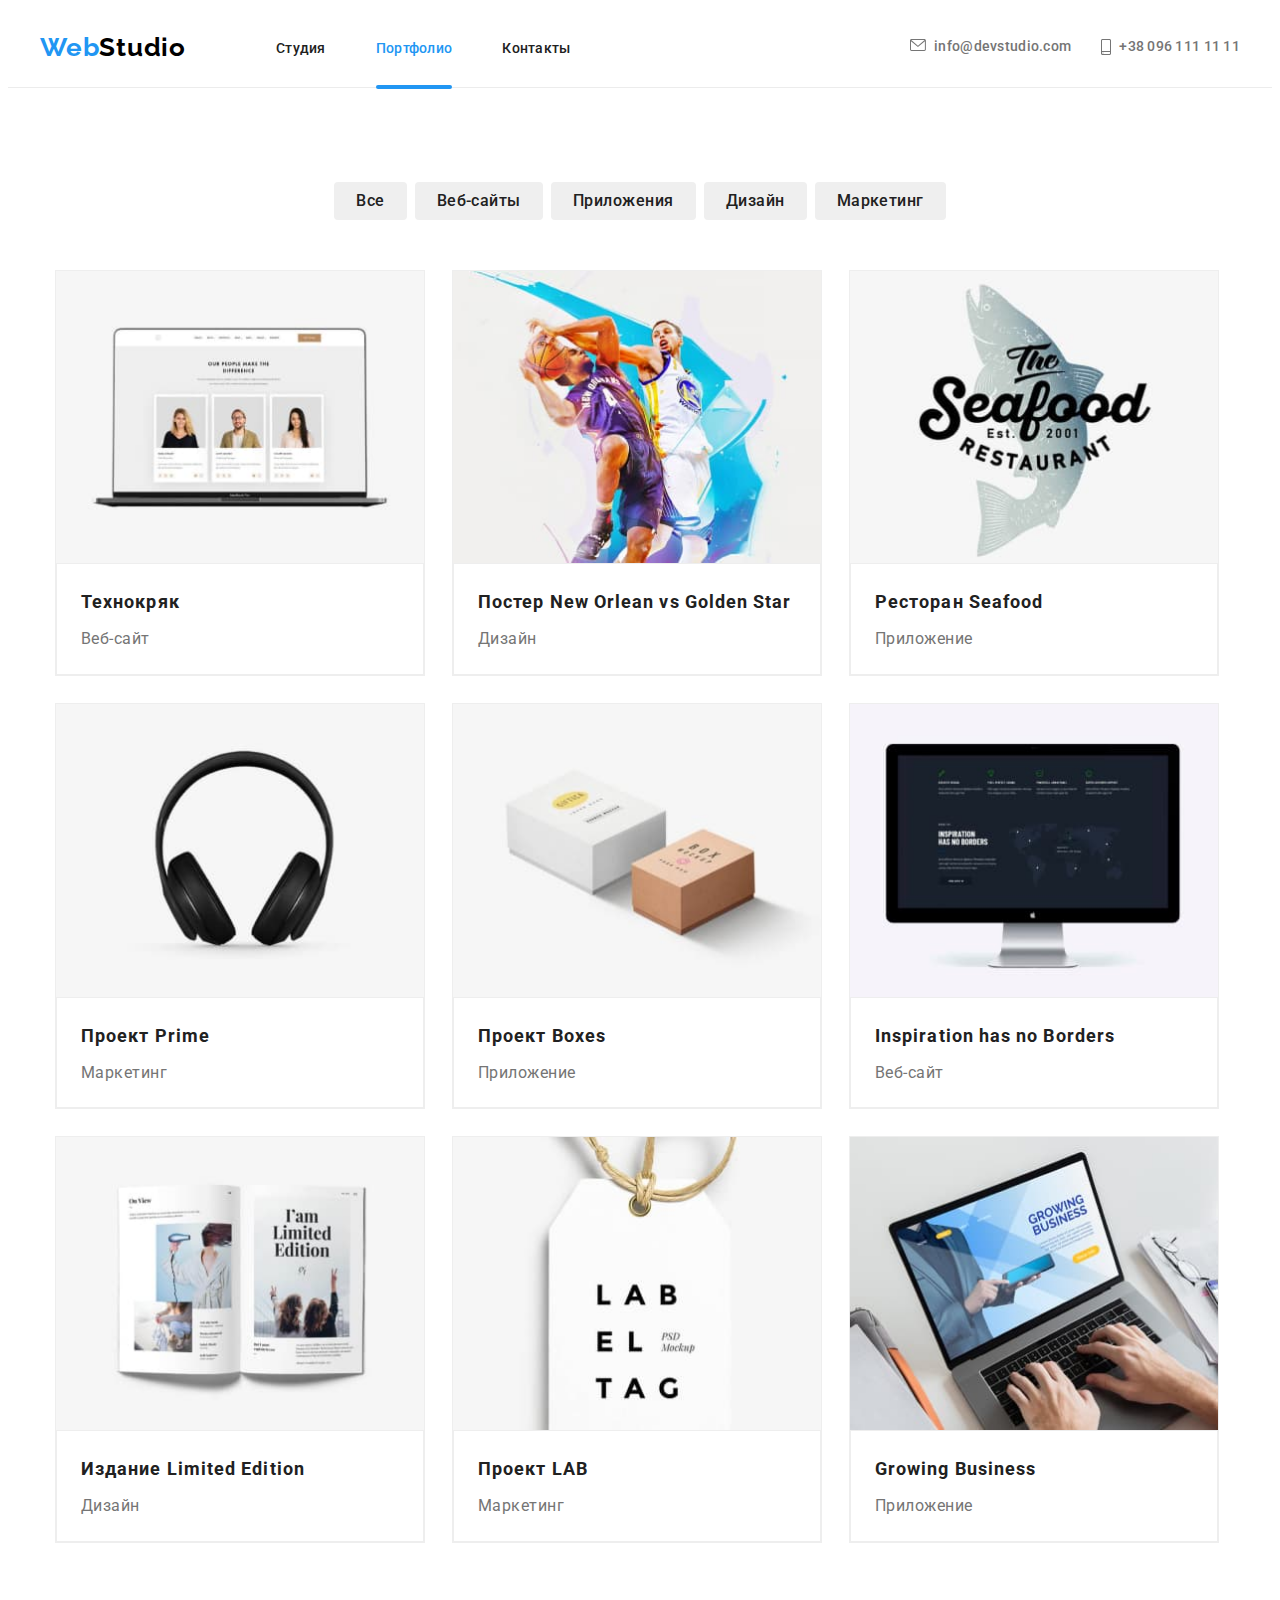
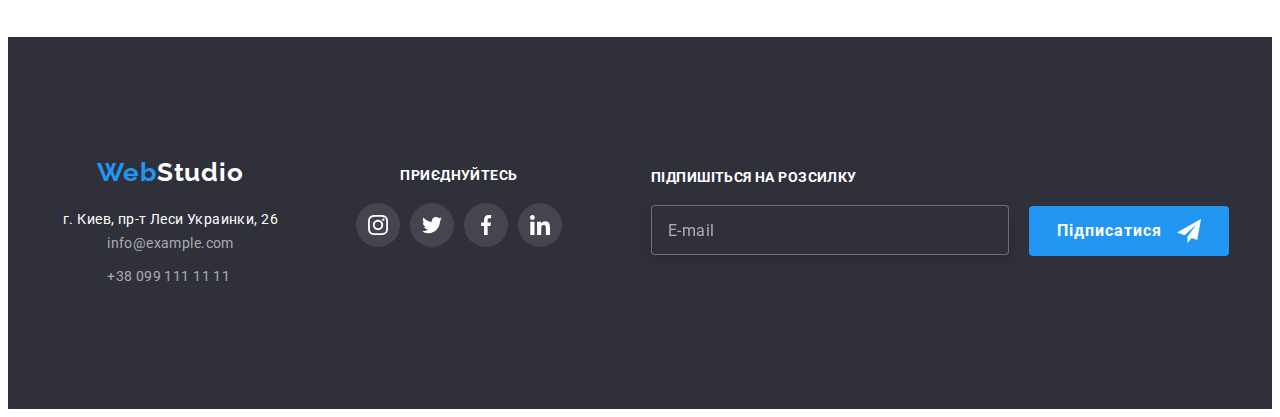
==== commit 59623655: "gotovo-dz-8" ====
--- a/portfolio.html
+++ b/portfolio.html
@@ -13,32 +13,75 @@
 </head>
 <body>
     <header class="header">
-        <div class="container">
-            <a href="./index.html" class="logo item">
-                <span class="logo__blue">Web</span>
-                <span class="logo__black">Studio</span>
-            </a>
-            <nav>
-                <ul class="navigation list">
-                    <li><a href="./index.html" class="navigation__link item">Студия</a></li>
-                    <li><a href="./portfolio.html" class="navigation__link item emphasize">Портфолио</a></li>
-                    <li><a href="" class="navigation__link item">Контакты</a></li>
-                </ul>
-            </nav>
-            <div class="contact">
-                <a href="mailto:info@devstudio.com" class="contact__mail item">
-                    <svg class="contact__mail-svg">
-                        <use href="./img/symbol-defs.svg#icon-envelope" wigth="16" height="12"></use>
-                    </svg> info@devstudio.com
+            <div class="container">
+                <a href="./index.html" class="logo-h item">
+                    <span class="logo-h__blue">Web</span>
+                    <span class="logo-h__black">Studio</span>
                 </a>
-                <a href="tel:+380961111111" class="contact__tel item">
-                    <svg class="contact__tel-svg" wigth="10" height="16">
-                        <use href="./img/symbol-defs.svg#icon-smartphone"></use>
-                    </svg>+38 096 111 11 11
-                </a>
+                <nav>
+                    <ul class="navigation list">
+                        <li><a href="./index.html" class="navigation__link item">Студия</a></li>
+                        <li><a href="./portfolio.html" class="navigation__link item emphasize">Портфолио</a></li>
+                        <li><a href="" class="navigation__link item">Контакты</a></li>
+                    </ul>
+                </nav>
+                <div class="contact">
+                    <a href="mailto:info@devstudio.com" class="contact__mail item">
+                        <svg class="contact__mail-svg">
+                            <use href="./img/symbol-defs.svg#icon-envelope" wigth="16" height="12"></use>
+                        </svg> info@devstudio.com
+                    </a>
+                    <a href="tel:+380961111111" class="contact__tel item">
+                        <svg class="contact__tel-svg" wigth="10" height="16">
+                            <use href="./img/symbol-defs.svg#icon-smartphone"></use>
+                        </svg>+38 096 111 11 11
+                    </a>
+                </div>
+                <button type="button" class="open-menu border">
+                    <svg class="open-menu__svg" widht="40" height="40">
+                        <use href="./img/benefits-defs.svg#icon-menu"></use>
+                    </svg>
+                </button>
             </div>
-        </div>
-    </header>
+            <div class="mob-menu is-hidden">
+                <button type="button" class="close-menu border" data-modal-close>
+                    <svg class="mob-menu-svg" width="30" height="30">
+                        <use href="./img/symbol-defs.svg#icon-close"></use>
+                    </svg>
+                </button>
+                <nav>
+                    <ul class="mob-nav list">
+                        <li class="mob-nav__list"><a href="./index.html" class="mob-nav__link item">Студия</a></li>
+                        <li class="mob-nav__list"><a href="./portfolio.html" class="mob-nav__link item">Портфолио</a></li>
+                        <li class="mob-nav__list"><a href="" class="mob-nav__link item">Контакты</a></li>
+                    </ul>
+                </nav>
+                <div class="mob-contact">
+                    <a href="tel:+380961111111" class="mob-contact__tel item">
+                        +380961111111
+                    </a>
+                    <a href="mailto:info@devstudio.com" class="mob-contact__mail item">
+                        info@devstudio.com
+                    </a>
+                </div>
+                <div class="mob-soc">
+                    <ul class="mob-soc__ul">
+                        <li class="mob-soc__list list">
+                            <button type="button" class="mob-soc__item border">Instagram</button>
+                        </li>
+                        <li class="mob-soc__list list">
+                            <button type="button" class="mob-soc__item border">Twitter</button>
+                        </li>
+                        <li class="mob-soc__list list">
+                            <button type="button" class="mob-soc__item border">Facebook</button>
+                        </li>
+                        <li class="mob-soc__list list">
+                            <button type="button" class="mob-soc__item border">LinkedIn</button>
+                        </li>
+                    </ul>    
+                </div>
+            </div>
+        </header>
     <main>
         <section class="section-img">
             <div class="container">
@@ -53,7 +96,21 @@
                     <li class="portfolio-hover">
                         <a href="" class="portfolio-hover-link item">
                             <div class="portfolio-slap">
-                                <img src="./img/technoquack.jpg" lang="en" alt="bulletin board" width="370" height="294" class="portfolio-img">
+                                <picture>
+                                    <source srcset="
+                                    ./img/technoquack.jpg 1x,
+                                    ./img/desktop-techno-x2.jpg 2x"
+                                    media="(min-width:1200px)">
+                                    <source srcset="
+                                    ./img/table-techno-x1.jpg 1x,
+                                    ./img/table-techno-x2.jpg 2x"
+                                    media="(min-width:768px)">
+                                    <source srcset="
+                                    ./img/mob-tehnokryak-x1.jpg 1x,
+                                    ./img/mob-tehnokryak-x2.jpg 2x"
+                                    media="(min-width:320px)">
+                                    <img src="./img/mob-tehnokryak-x1.jpg" lang="en" alt="bulletin board" width="450" height="294" class="portfolio-img">
+                                </picture>
                                 <p class="hover-slap">
                                     Ресурс пропонує комплексні пропозиції з різним рівнем функціоналу та сервісів. Все це дозволить відвідувачу отримати вичерпні відомості про компанію чи приватну особу.
                                 </p>
@@ -67,7 +124,21 @@
                     <li class="portfolio-hover">
                         <a href="" class="item">
                             <div class="portfolio-slap">
-                                <img src="./img/poster.jpg" lang="en" alt="poster" width="370" height="294" class="portfolio-img">
+                                <picture>
+                                    <source srcset="
+                                    ./img/poster.jpg 1x,
+                                    ./img/desktop-orlean-x2.jpg 2x"
+                                    media="(min-width:1200px)">
+                                    <source srcset="
+                                    ./img/table-orlean-x1.jpg 1x,
+                                    ./img/table-orlean-x2.jpg 2x"
+                                    media="(min-width:768px)">
+                                    <source srcset="
+                                    ./img/mob-nevorlean-x1.jpg 1x,
+                                    ./img/mob-nevorlean-x2.jpg 2x"
+                                    media="(min-width:320px)">
+                                    <img src="./img/mob-nevorlean-x1.jpg" lang="en" alt="bulletin board" width="450" height="294" class="portfolio-img">
+                                </picture>
                                 <p class="hover-slap">
                                     Ресурс пропонує комплексні пропозиції з різним рівнем функціоналу та сервісів. Все це дозволить відвідувачу отримати вичерпні відомості про компанію чи приватну особу.
                                 </p>
@@ -82,7 +153,21 @@
                     <li class="portfolio-hover">
                         <a href="" class="item">
                             <div class="portfolio-slap">
-                                <img src="./img/seafood.jpg" lang="en" alt="restaurant" width="370" height="294" class="portfolio-img">
+                                <picture>
+                                    <source srcset="
+                                    ./img/seafood.jpg 1x,
+                                    ./img/desktop-seafood-x2.jpg 2x"
+                                    media="(min-width:1200px)">
+                                    <source srcset="
+                                    ./img/table-seafood-x1.jpg 1x,
+                                    ./img/table-seafood-x2.jpg 2x"
+                                    media="(min-width:768px)">
+                                    <source srcset="
+                                    ./img/mob-seafood-x1.jpg 1x,
+                                    ./img/mob-seafood-x2.jpg 2x"
+                                    media="(min-width:320px)">
+                                    <img src="./img/mob-seafood-x1.jpg" lang="en" alt="bulletin board" width="450" height="294" class="portfolio-img">
+                                </picture>
                                 <p class="hover-slap">
                                     Ресурс пропонує комплексні пропозиції з різним рівнем функціоналу та сервісів. Все це дозволить відвідувачу отримати вичерпні відомості про компанію чи приватну особу.
                                 </p>
@@ -97,7 +182,21 @@
                     <li class="portfolio-hover">
                         <a href="" class="item">
                             <div class="portfolio-slap">
-                                <img src="./img/prime.jpg" lang="en" alt="headphones" width="370" height="294" class="portfolio-img">
+                                <picture>
+                                    <source srcset="
+                                    ./img/prime.jpg 1x,
+                                    ./img/desktop-pprime-x2.jpg 2x"
+                                    media="(min-width:1200px)">
+                                    <source srcset="
+                                    ./img/table-prime-x1.jpg 1x,
+                                    ./img/table-prime-x2.jpg 2x"
+                                    media="(min-width:768px)">
+                                    <source srcset="
+                                    ./img/mob-prime-x1.jpg 1x,
+                                    ./img/mob-prime-x2.jpg 2x"
+                                    media="(min-width:320px)">
+                                    <img src="./img/mob-prime-x1.jpg" lang="en" alt="bulletin board" width="450" height="294" class="portfolio-img">
+                                </picture>
                                 <p class="hover-slap">
                                     Ресурс пропонує комплексні пропозиції з різним рівнем функціоналу та сервісів. Все це дозволить відвідувачу отримати вичерпні відомості про компанію чи приватну особу.
                                 </p>
@@ -112,7 +211,21 @@
                     <li class="portfolio-hover">
                         <a href="" class="item">
                             <div class="portfolio-slap">
-                                <img src="./img/boxes.jpg" lang="en" alt="boxes" width="370" height="294" class="portfolio-img">
+                                <picture>
+                                    <source srcset="
+                                    ./img/boxes.jpg 1x,
+                                    ./img/desktop-box-x2.jpg 2x"
+                                    media="(min-width:1200px)">
+                                    <source srcset="
+                                    ./img/table-box-x1.jpg 1x,
+                                    ./img/table-box-x2.jpg 2x"
+                                    media="(min-width:768px)">
+                                    <source srcset="
+                                    ./img/mob-boxes-x1.jpg 1x,
+                                    ./img/mob-boxes-x2.jpg 2x"
+                                    media="(min-width:320px)">
+                                    <img src="./img/mob-boxes-x1.jpg" lang="en" alt="bulletin board" width="450" height="294" class="portfolio-img">
+                                </picture>
                                 <p class="hover-slap">
                                     Ресурс пропонує комплексні пропозиції з різним рівнем функціоналу та сервісів. Все це дозволить відвідувачу отримати вичерпні відомості про компанію чи приватну особу.
                                 </p>
@@ -127,7 +240,21 @@
                     <li class="portfolio-hover">
                         <a href="" class="item">
                             <div class="portfolio-slap">
-                                <img src="./img/inspiration.jpg" lang="en" alt="inspiration has no borders" width="370" height="294" class="portfolio-img">
+                                <picture>
+                                    <source srcset="
+                                    ./img/inspiration.jpg 1x,
+                                    ./img/desktop-border-x2.jpg 2x"
+                                    media="(min-width:1200px)">
+                                    <source srcset="
+                                    ./img/table-borders-x1.jpg 1x,
+                                    ./img/table-borders-x2.jpg 2x"
+                                    media="(min-width:768px)">
+                                    <source srcset="
+                                    ./img/mob-inspiration-x1.jpg 1x,
+                                    ./img/mob-inspiration-x2.jpg 2x"
+                                    media="(min-width:320px)">
+                                    <img src="./img/mob-inspiration-x1.jpg" lang="en" alt="bulletin board" width="450" height="294" class="portfolio-img">
+                                </picture>
                                 <p class="hover-slap">
                                     Ресурс пропонує комплексні пропозиції з різним рівнем функціоналу та сервісів. Все це дозволить відвідувачу отримати вичерпні відомості про компанію чи приватну особу.
                                 </p>
@@ -142,7 +269,21 @@
                     <li class="portfolio-hover">
                         <a href="" class="item">
                             <div class="portfolio-slap">
-                                <img src="./img/limited-edition.jpg" lang="en" alt="book" width="370" height="294" class="portfolio-img">
+                                <picture>
+                                    <source srcset="
+                                    ./img/limited-edition.jpg 1x,
+                                    ./img/desktop-limited-x2.jpg 2x"
+                                    media="(min-width:1200px)">
+                                    <source srcset="
+                                    ./img/table-limited-x1.jpg 1x,
+                                    ./img/table-limited-x2.jpg 2x"
+                                    media="(min-width:768px)">
+                                    <source srcset="
+                                    ./img/mob-limited-x1.jpg 1x,
+                                    ./img/mob-limited-x2.jpg 2x"
+                                    media="(min-width:320px)">
+                                    <img src="./img/mob-limited-x1.jpg" lang="en" alt="bulletin board" width="450" height="294" class="portfolio-img">
+                                </picture>
                                 <p class="hover-slap">
                                     Ресурс пропонує комплексні пропозиції з різним рівнем функціоналу та сервісів. Все це дозволить відвідувачу отримати вичерпні відомості про компанію чи приватну особу.
                                 </p>
@@ -157,7 +298,21 @@
                     <li class="portfolio-hover">
                         <a href="" class="item">
                             <div class="portfolio-slap">
-                                <img src="./img/lab.jpg" lang="en" alt="project lab" width="370" height="294" class="portfolio-img">
+                                <picture>
+                                    <source srcset="
+                                    ./img/lab.jpg 1x,
+                                    ./img/desktop-lab-x2.jpg 2x"
+                                    media="(min-width:1200px)">
+                                    <source srcset="
+                                    ./img/table-lab-x1.jpg 1x,
+                                    ./img/table-lab-x2.jpg 2x"
+                                    media="(min-width:768px)">
+                                    <source srcset="
+                                    ./img/mob-lab-x1.jpg 1x,
+                                    ./img/mob-lab-x2.jpg 2x"
+                                    media="(min-width:320px)">
+                                    <img src="./img/mob-lab-x1.jpg" lang="en" alt="bulletin board" width="450" height="294" class="portfolio-img">
+                                </picture>
                                 <p class="hover-slap">
                                     Ресурс пропонує комплексні пропозиції з різним рівнем функціоналу та сервісів. Все це дозволить відвідувачу отримати вичерпні відомості про компанію чи приватну особу.
                                 </p>
@@ -172,7 +327,21 @@
                     <li class="portfolio-hover">
                         <a href="" class="item">
                             <div class="portfolio-slap">
-                                <img src="./img/growing-business.jpg" lang="en" alt="growing business" width="370" height="294" class="portfolio-img">
+                                <picture>
+                                    <source srcset="
+                                    ./img/growing-business.jpg 1x,
+                                    ./img/desktop-growing-x2.jpg 2x"
+                                    media="(min-width:1200px)">
+                                    <source srcset="
+                                    ./img/table-busines-x1.jpg 1x,
+                                    ./img/table-busines-x2.jpg 2x"
+                                    media="(min-width:768px)">
+                                    <source srcset="
+                                    ./img/mob-growing-x1.jpg 1x,
+                                    ./img/mob-growing-x2.jpg 2x"
+                                    media="(min-width:320px)">
+                                    <img src="./img/mob-growing-x1.jpg" lang="en" alt="bulletin board" width="450" height="294" class="portfolio-img">
+                                </picture>
                                 <p class="hover-slap">
                                     Ресурс пропонує комплексні пропозиції з різним рівнем функціоналу та сервісів. Все це дозволить відвідувачу отримати вичерпні відомості про компанію чи приватну особу.
                                 </p>
@@ -190,59 +359,61 @@
     </main>
     <footer class="footer">
             <div class="container">
-                <div class="footer-p">
-                    <a href="./index.html" class="logo item">
-                        <span class="logo__blue">Web</span>
-                        <span class="logo__white">Studio</span>
-                    </a>
-                    <address class="footer-address">
-                        <a href="https://goo.gl/maps/YqqTpUevkr622uBYA" target="_blank" rel="noopener nofollow noreferrer" class="footer-link item">г. Киев, пр-т Леси Украинки, 26</a>
-                        <ul class="footer-text list item">
-                            <li class="a-mail-a"><a href="mailto:info@example.com" class="mail item">info@example.com</a></li>
-                            <li class="a-tel-a"><a href="tel:+380991111111" class="tel item">+38 099 111 11 11</a></li>
+                <div class="tablet">
+                    <div class="footer-p">
+                        <a href="./index.html" class="logo item">
+                            <span class="logo__blue">Web</span>
+                            <span class="logo__white">Studio</span>
+                        </a>
+                        <address class="footer-address">
+                            <a href="https://goo.gl/maps/YqqTpUevkr622uBYA" target="_blank" rel="noopener nofollow noreferrer" class="footer-link item">г. Киев, пр-т Леси Украинки, 26</a>
+                            <ul class="footer-text list item">
+                                <li class="a-mail-a"><a href="mailto:info@example.com" class="mail item">info@example.com</a></li>
+                                <li class="a-tel-a"><a href="tel:+380991111111" class="tel item">+38 099 111 11 11</a></li>
+                            </ul>
+                        </address>
+                    </div>
+                    <div class="footer-soc">
+                        <h3 class="footer-soc-head">приєднуйтесь</h3>
+                        <ul class="soc-footer">
+                            <li class="footer-soc-item list">
+                                <a href="" class="footer-soc-link">
+                                    <svg class="footer-soc-icon" width="20" height="20">
+                                        <use href="./img/symbol-defs.svg#icon-instagram"></use>
+                                    </svg>
+                                </a>
+                            </li>
+                            <li class="footer-soc-item list">
+                                <a href="" class="footer-soc-link">
+                                    <svg class="footer-soc-icon" width="20" height="20">
+                                        <use href="./img/symbol-defs.svg#icon-twitter"></use>
+                                    </svg>
+                                </a>
+                            </li>
+                            <li class="footer-soc-item list">
+                                <a href="" class="footer-soc-link">
+                                    <svg class="footer-soc-icon" width="20" height="20">
+                                        <use href="./img/symbol-defs.svg#icon-facebook"></use>
+                                    </svg>
+                                </a>
+                            </li>
+                            <li class="footer-soc-item list">
+                                <a href="" class="footer-soc-link">
+                                    <svg class="footer-soc-icon" width="20" height="20">
+                                        <use href="./img/symbol-defs.svg#icon-linkedin"></use>
+                                    </svg>
+                                </a>
+                            </li>
                         </ul>
-                    </address>
+                    </div> 
                 </div>
-                <div class="footer-soc">
-                    <h3 class="footer-soc-head">приєднуйтесь</h3>
-                    <ul class="soc-footer">
-                        <li class="footer-soc-item list">
-                            <a href="" class="footer-soc-link">
-                                <svg class="footer-soc-icon" width="20" height="20">
-                                    <use href="./img/symbol-defs.svg#icon-instagram"></use>
-                                </svg>
-                            </a>
-                        </li>
-                        <li class="footer-soc-item list">
-                            <a href="" class="footer-soc-link">
-                                <svg class="footer-soc-icon" width="20" height="20">
-                                    <use href="./img/symbol-defs.svg#icon-twitter"></use>
-                                </svg>
-                            </a>
-                        </li>
-                        <li class="footer-soc-item list">
-                            <a href="" class="footer-soc-link">
-                                <svg class="footer-soc-icon" width="20" height="20">
-                                    <use href="./img/symbol-defs.svg#icon-facebook"></use>
-                                </svg>
-                            </a>
-                        </li>
-                        <li class="footer-soc-item list">
-                            <a href="" class="footer-soc-link">
-                                <svg class="footer-soc-icon" width="20" height="20">
-                                    <use href="./img/symbol-defs.svg#icon-linkedin"></use>
-                                </svg>
-                            </a>
-                        </li>
-                    </ul>
-                </div> 
                 <div class="mailing">
                     <h2 class="footer-mailing">Підпишіться на розсилку</h2>
                     <div class="mailing-btn-input">
                         <input type="text"
                             class="mailing-input"
                             placeholder="E-mail">
-                        <button type="button" class="mailing-btn border ">Підписатися
+                        <button type="button" class="mailing-btn border">Підписатися
                             <svg class="button-svg" width="24" height="24">
                                 <use href="./img/symbol-defs.svg#icon-icon-send"></use>
                             </svg>
@@ -251,5 +422,6 @@
                 </div>
             </div>
         </footer>
+        <script src="./js/menu.js"></script>
     </body>
 </html>--- a/css/main.min.css
+++ b/css/main.min.css
@@ -1 +1 @@
-:root{--main-color-text: #757575;--typical-lh: 1.19;--main-nav-lh: 1.14;--typical-link-lh: 1.71;--icon-color-svg: #2196F3}.visually-hidden{position:absolute;white-space:nowrap;width:1px;height:1px;overflow:hidden;border:0;padding:0;clip:rect(0 0 0 0);-webkit-clip-path:inset(50%);clip-path:inset(50%);margin:-1px}.list{list-style:none}.item{text-decoration:none}.border{border:none}body{font-family:"Roboto",sans-serif;color:#212121}p,h1,h2,h3,h4,h5,h6{margin:0}button{cursor:pointer}ul{margin:0;padding:0}*{-webkit-box-sizing:border-box;box-sizing:border-box}img{display:block}.container{width:100%;padding:0 15px;margin:0 auto}@media screen and (min-width: 480px){.container{width:480px}}@media screen and (min-width: 768px){.container{width:768px}}@media screen and (min-width: 1200px){.container{width:1200px}}.backdrop{position:fixed;top:0;width:100%;height:100%;background-color:rgba(0,0,0,.2);-webkit-transition:opacity 1250ms cubic-bezier(0.4, 0, 0.2, 1),visibility 1250ms cubic-bezier(0.4, 0, 0.2, 1);transition:opacity 1250ms cubic-bezier(0.4, 0, 0.2, 1),visibility 1250ms cubic-bezier(0.4, 0, 0.2, 1)}.backdrop.is-hidden .modal{-webkit-transform:translate(-50%, -50%) scale(0) rotate(-120deg);transform:translate(-50%, -50%) scale(0) rotate(-120deg)}.modal{position:absolute;width:528px;min-height:581px;left:50%;top:50%;-webkit-transform:translate(-50%, -50%) scale(1) rotate(0);transform:translate(-50%, -50%) scale(1) rotate(0);background:#fff;-webkit-box-shadow:0px 1px 3px rgba(0,0,0,.12),0px 1px 1px rgba(0,0,0,.14),0px 2px 1px rgba(0,0,0,.2);box-shadow:0px 1px 3px rgba(0,0,0,.12),0px 1px 1px rgba(0,0,0,.14),0px 2px 1px rgba(0,0,0,.2);border-radius:4px;-webkit-transition-duration:1250ms;transition-duration:1250ms;-webkit-transition-timing-function:cubic-bezier(0.4, 0, 0.2, 1);transition-timing-function:cubic-bezier(0.4, 0, 0.2, 1)}.modal-close{position:absolute;right:10px;top:10px}.modal-close .close{display:-webkit-box;display:-ms-flexbox;display:flex;width:30px;height:30px;border:1px solid rgba(0,0,0,.1);-webkit-box-align:center;-ms-flex-align:center;align-items:center;-webkit-box-pack:center;-ms-flex-pack:center;justify-content:center;border-radius:50%;background-color:#fff;cursor:pointer}.modal-svg{fill:#000}.modal-svg:hover{fill:var(--icon-color-svg)}.is-hidden{opacity:0;visibility:hidden;pointer-events:none}.no-scroll{overflow:hidden}.modal-title{font-style:normal;font-weight:700;font-size:20px;line-height:1.1;text-align:center;letter-spacing:.03em;color:#212121;padding:40px 39px 12px 41px}.modal-section{padding:0 40px}.window__label{font-style:normal;font-weight:400;font-size:12px;line-height:1.1;letter-spacing:.01em;color:#757575;display:block;margin-bottom:4px;margin-top:10px}.window__input-svg{position:relative;width:448px;height:40px;color:#2196f3}.window__input{width:100%;height:40px;border:1px solid rgba(33,33,33,.2);border-radius:4px;margin-bottom:10px;padding-left:42px}.window__svg{position:absolute;left:12px;top:50%;-webkit-transform:translateY(-50%);transform:translateY(-50%)}.modal-label-area{font-style:normal;font-weight:400;font-size:12px;line-height:1.1;letter-spacing:.01em;color:#757575;display:block;margin-bottom:4px;margin-top:10px}.window__input:focus+.window__svg{fill:currentColor}.window__input:focus{border:1px solid #2196f3}.modal-area-com{height:120px;width:100%;border:1px solid rgba(33,33,33,.2);border-radius:4px;resize:none;padding:12px 16px}.modal-area-com:focus{border:1px solid #2196f3}.modal-area-com::-webkit-input-placeholder{font-style:normal;font-weight:400;font-size:12px;line-height:1.1;letter-spacing:.01em;color:rgba(117,117,117,.5)}.modal-area-com::-moz-placeholder{font-style:normal;font-weight:400;font-size:12px;line-height:1.1;letter-spacing:.01em;color:rgba(117,117,117,.5)}.modal-area-com:-ms-input-placeholder{font-style:normal;font-weight:400;font-size:12px;line-height:1.1;letter-spacing:.01em;color:rgba(117,117,117,.5)}.modal-area-com::-ms-input-placeholder{font-style:normal;font-weight:400;font-size:12px;line-height:1.1;letter-spacing:.01em;color:rgba(117,117,117,.5)}.modal-area-com::placeholder{font-style:normal;font-weight:400;font-size:12px;line-height:1.1;letter-spacing:.01em;color:rgba(117,117,117,.5)}.check-box{margin-top:20px}.check-box .label-check{font-weight:400;font-size:14px;line-height:1.7;letter-spacing:.03em;color:#757575;display:-webkit-box;display:-ms-flexbox;display:flex;-webkit-box-align:center;-ms-flex-align:center;align-items:center;-webkit-box-pack:center;-ms-flex-pack:center;justify-content:center}.label-check span{width:16px;height:15px;border:1px solid #212121;border-radius:2.5px;margin-right:7px;display:-webkit-box;display:-ms-flexbox;display:flex;-webkit-box-align:center;-ms-flex-align:center;align-items:center;-webkit-box-pack:center;-ms-flex-pack:center;justify-content:center;-webkit-transition-duration:background-color 250ms;transition-duration:background-color 250ms;-webkit-transition-timing-function:cubic-bezier(0.4, 0, 0.2, 1);transition-timing-function:cubic-bezier(0.4, 0, 0.2, 1)}.check-svg{fill:#fff}.contract-term{font-style:normal;font-weight:400;font-size:14px;line-height:1.7;letter-spacing:.03em;-webkit-text-decoration-line:underline;text-decoration-line:underline;color:var(--icon-color-svg);margin-left:4px}.input-check:checked+.label-check span{background-color:var(--icon-color-svg);border-color:var(--icon-color-svg)}.input-check:focus+.label-check span{border-color:var(--icon-color-svg)}.modal-btn{font-family:"Roboto";font-style:normal;font-weight:700;font-size:16px;line-height:1.8;width:200px;height:50px;display:-webkit-box;display:-ms-flexbox;display:flex;-webkit-box-align:center;-ms-flex-align:center;align-items:center;-webkit-box-pack:center;-ms-flex-pack:center;justify-content:center;text-align:center;letter-spacing:.06em;color:#fff;background-color:var(--icon-color-svg);-webkit-box-shadow:0px 4px 4px rgba(0,0,0,.15);box-shadow:0px 4px 4px rgba(0,0,0,.15);border-radius:4px;margin:0 auto;margin-top:30px;cursor:pointer}.header .container{display:-webkit-box;display:-ms-flexbox;display:flex;padding-top:24px;padding-bottom:24px;-webkit-box-align:center;-ms-flex-align:center;align-items:center}.header{border-bottom:1px solid #ececec}.logo{margin-right:93px;display:-webkit-box;display:-ms-flexbox;display:flex}.logo__blue{font-family:"Raleway";font-weight:700;font-size:26px;line-height:var(--typical-lh);letter-spacing:.03em;color:#2196f3}.logo__black{font-family:"Raleway";font-weight:700;font-size:26px;line-height:var(--typical-lh);letter-spacing:.03em;color:#000}.navigation{display:-webkit-box;display:-ms-flexbox;display:flex;-webkit-column-gap:50px;-moz-column-gap:50px;column-gap:50px}.navigation__link{font-style:normal;font-weight:500;font-size:14px;line-height:var(--main-nav-lh);letter-spacing:.02em;color:#212121;position:relative;-webkit-transition-duration:250ms;transition-duration:250ms;-webkit-transition-timing-function:cubic-bezier(0.4, 0, 0.2, 1);transition-timing-function:cubic-bezier(0.4, 0, 0.2, 1)}.contact{margin-left:auto}.contact__mail{font-family:"Roboto";font-weight:500;font-size:14px;line-height:1.14;letter-spacing:.02em;color:#757575;-webkit-transition-duration:250ms;transition-duration:250ms;-webkit-transition-timing-function:cubic-bezier(0.4, 0, 0.2, 1);transition-timing-function:cubic-bezier(0.4, 0, 0.2, 1)}.contact__mail-svg{max-width:16px;max-height:12px;margin-right:10px;fill:currentColor;-webkit-transition-duration:250ms;transition-duration:250ms;-webkit-transition-timing-function:cubic-bezier(0.4, 0, 0.2, 1);transition-timing-function:cubic-bezier(0.4, 0, 0.2, 1)}.contact__mail-svg:hover,.contact__mail-svg:focus{fill:currentColor}.contact__tel{font-family:"Roboto";font-weight:500;font-size:14px;line-height:1.14;letter-spacing:.02em;color:#757575;margin-left:50px;-webkit-transition-duration:250ms;transition-duration:250ms;-webkit-transition-timing-function:cubic-bezier(0.4, 0, 0.2, 1);transition-timing-function:cubic-bezier(0.4, 0, 0.2, 1)}.contact__tel-svg{max-width:10px;max-height:16px;margin-right:10px;fill:currentColor;-webkit-transition-duration:250ms;transition-duration:250ms;-webkit-transition-timing-function:cubic-bezier(0.4, 0, 0.2, 1);transition-timing-function:cubic-bezier(0.4, 0, 0.2, 1)}.contact__tel-svg:hover,.contact__tel-svg:focus{fill:currentColor}.emphasize{color:#2196f3}.navigation__link.emphasize::after{content:"";display:block;width:100%;height:4px;background-color:#2196f3;border-radius:2px;position:absolute;bottom:-33px;left:0}.contact__mail:hover,.contact__tel:hover,.navigation__link:hover{color:#2196f3}.contact__mail:focus,.contact__tel:focus,.navigation__link:focus{color:#2196f3}.hero{background-image:-webkit-gradient(linear, left top, left bottom, from(rgba(47, 48, 58, 0.4)), to(rgba(47, 48, 58, 0.4))),url(../img/mob-header-x1.jpg);background-image:linear-gradient(rgba(47, 48, 58, 0.4), rgba(47, 48, 58, 0.4)),url(../img/mob-header-x1.jpg);min-width:320px;height:240px;background-size:cover;background-position:center;background-repeat:no-repeat;margin:0 auto}@media screen and (min-width: 480px){.hero{background-image:-webkit-gradient(linear, left top, left bottom, from(rgba(47, 48, 58, 0.4)), to(rgba(47, 48, 58, 0.4))),url(../img/mob-header-x1.jpg);background-image:linear-gradient(rgba(47, 48, 58, 0.4), rgba(47, 48, 58, 0.4)),url(../img/mob-header-x1.jpg);min-width:480px;min-height:400px;background-size:cover;background-position:center;background-repeat:no-repeat;margin:0 auto}}@media screen and (min-width: 768px){.hero{background-image:-webkit-gradient(linear, left top, left bottom, from(rgba(47, 48, 58, 0.4)), to(rgba(47, 48, 58, 0.4))),url(../img/table-header-x1.jpg);background-image:linear-gradient(rgba(47, 48, 58, 0.4), rgba(47, 48, 58, 0.4)),url(../img/table-header-x1.jpg);min-width:768px;min-height:400px;background-size:cover;background-position:center;background-repeat:no-repeat;margin:0 auto}}@media screen and (min-width: 1200px){.hero{background-image:-webkit-gradient(linear, left top, left bottom, from(rgba(47, 48, 58, 0.4)), to(rgba(47, 48, 58, 0.4))),url(../img/fon.jpg);background-image:linear-gradient(rgba(47, 48, 58, 0.4), rgba(47, 48, 58, 0.4)),url(../img/fon.jpg);width:1600px;height:600px;background-size:cover;background-position:center;background-repeat:no-repeat;margin:0 auto}}.hero .container{padding:50px 60px 198px}@media screen and (min-width: 480px){.hero .container{padding:118px 60px 198px}}@media screen and (min-width: 768px){.hero .container{padding:118px 204px 198px}}@media screen and (min-width: 1200px){.hero .container{padding:200px 0 200px}}.hero__box{margin:0 auto}.hero__title{font-weight:900;font-size:16px;line-height:1.7;letter-spacing:.06em;text-transform:uppercase;color:#fff;text-align:center;max-width:650px;height:120px;margin:0 auto}@media screen and (min-width: 480px){.hero__title{font-weight:900;font-size:26px;line-height:1.7;text-align:center;letter-spacing:.06em;text-transform:uppercase;color:#fff}}@media screen and (min-width: 1200px){.hero__title{font-weight:900;font-size:44px;line-height:1.36;text-align:center;letter-spacing:.06em;text-transform:uppercase;color:#fff}}.hero__btn{font-family:"Roboto";font-weight:700;font-size:14px;line-height:1.7;letter-spacing:.06em;color:#fff;background-color:var(--icon-color-svg);min-width:185px;min-height:40px;display:block;margin:0 auto;-webkit-box-shadow:0px 4px 4px rgba(0,0,0,.15);box-shadow:0px 4px 4px rgba(0,0,0,.15);border-radius:4px}@media screen and (min-width: 480px){.hero__btn{font-family:"Roboto";font-style:normal;font-weight:700;font-size:16px;line-height:1.87;display:-webkit-box;display:-ms-flexbox;display:flex;-webkit-box-align:center;-ms-flex-align:center;align-items:center;text-align:center;letter-spacing:.06em;color:#fff;width:200px;height:50px;display:block;margin:0 auto;-webkit-box-shadow:0px 4px 4px rgba(0,0,0,.15);box-shadow:0px 4px 4px rgba(0,0,0,.15);border-radius:4px}}@media screen and (min-width: 1200px){.hero__btn{margin-top:40px}}.benefits .container{min-width:320px}@media screen and (min-width: 480px){.benefits .container{min-width:480px}}@media screen and (min-width: 768px){.benefits .container{min-width:768px}}@media screen and (min-width: 1200px){.benefits .container{min-width:1200px}}.benefits{padding-top:94px;max-width:479px}@media screen and (min-width: 480px){.benefits{width:480px}}@media screen and (min-width: 768px){.benefits{width:768px}}@media screen and (min-width: 1200px){.benefits{width:1200px;padding-left:15px;padding-right:15px}}@media screen and (min-width: 320px){.privilege{display:-webkit-box;display:-ms-flexbox;display:flex;gap:30px;-ms-flex-wrap:wrap;flex-wrap:wrap;-webkit-box-align:center;-ms-flex-align:center;align-items:center;-webkit-box-pack:center;-ms-flex-pack:center;justify-content:center;margin:0 auto}}@media screen and (min-width: 480px){.privilege{display:-webkit-box;display:-ms-flexbox;display:flex;gap:30px;-webkit-box-orient:vertical;-webkit-box-direction:normal;-ms-flex-direction:column;flex-direction:column;-ms-flex-line-pack:center;align-content:center;-webkit-box-align:center;-ms-flex-align:center;align-items:center;-webkit-box-pack:center;-ms-flex-pack:center;justify-content:center}}@media screen and (min-width: 768px){.privilege{display:-webkit-box;display:-ms-flexbox;display:flex;-webkit-box-orient:horizontal;-webkit-box-direction:normal;-ms-flex-direction:row;flex-direction:row}}@media screen and (min-width: 1200px){.privilege{display:-webkit-box;display:-ms-flexbox;display:flex;gap:30px;-webkit-box-pack:center;-ms-flex-pack:center;justify-content:center;-webkit-box-align:center;-ms-flex-align:center;align-items:center}}.privilege__list{width:100%;min-height:101px}@media screen and (min-width: 480px){.privilege__list{width:450px}}@media screen and (min-width: 768px){.privilege__list{width:354px}}@media screen and (min-width: 1200px){.privilege__list{width:270px}}.privilege__subtitle{font-weight:700;font-size:14px;line-height:1.14;letter-spacing:.03em;text-transform:uppercase;text-align:center;color:#212121;margin-bottom:10px;margin:0 auto}.privilege__desc{font-size:14px;line-height:1.71;letter-spacing:.03em;color:var(--main-color-text);min-width:270px}@media screen and (min-width: 1200px){.privilege__desc{width:270px}}.privilege__svg{margin-bottom:30px;display:-webkit-box;display:-ms-flexbox;display:flex;height:120px;-webkit-box-pack:center;-ms-flex-pack:center;justify-content:center;-webkit-box-align:center;-ms-flex-align:center;align-items:center;background-color:#f5f4fa}.privilege__icon{width:70px;height:70px;display:block}.our-work{padding-top:94px;padding-bottom:94px}.our-work .work__title{font-weight:700;font-size:36px;line-height:1.16;text-align:center;letter-spacing:.03em;color:#212121;margin-bottom:50px}.our-work .work{display:-webkit-box;display:-ms-flexbox;display:flex;gap:30px}.our-work .work__slap{position:relative}.our-work .work__text{position:absolute;top:76%;left:0;width:370px;height:70px;padding-top:27px;font-family:"Roboto";font-style:normal;font-weight:700;font-size:14px;line-height:16px;text-align:center;letter-spacing:.03em;text-transform:uppercase;color:#fff;background-color:rgba(47,48,58,.8)}.section-d{padding-top:94px;padding-bottom:94px;background-color:#f5f4fa}.section-d-heading{font-weight:700;font-size:36px;line-height:1.16;text-align:center;letter-spacing:.03em;color:#212121;margin-bottom:50px}.section-d-text{display:-webkit-box;display:-ms-flexbox;display:flex;gap:30px}.section-d-li{width:calc((100% - 90px)/4)}.section-d-seb-div{padding-top:30px;padding-bottom:30px;padding-left:10px;padding-right:10px;text-align:center;background-color:#fff;-webkit-box-shadow:0px 1px 3px rgba(0,0,0,.12),0px 1px 1px rgba(0,0,0,.14),0px 2px 1px rgba(0,0,0,.2);box-shadow:0px 1px 3px rgba(0,0,0,.12),0px 1px 1px rgba(0,0,0,.14),0px 2px 1px rgba(0,0,0,.2);border-radius:0px 0px 4px 4px}.section-d-subtitle{font-weight:500;font-size:16px;line-height:1.18;letter-spacing:.03em;color:#212121;margin-bottom:10px}.section-d-desc{font-size:16px;line-height:1.18;letter-spacing:.03em;color:var(--main-color-text);margin-bottom:16px}.section-d-soc{display:-webkit-box;display:-ms-flexbox;display:flex;-webkit-box-pack:center;-ms-flex-pack:center;justify-content:center;gap:10px}.section-d-soc-link{width:44px;height:44px;border-radius:50%;display:-webkit-box;display:-ms-flexbox;display:flex;-webkit-box-align:center;-ms-flex-align:center;align-items:center;-webkit-box-pack:center;-ms-flex-pack:center;justify-content:center;-webkit-transition-duration:250ms;transition-duration:250ms;-webkit-transition-timing-function:cubic-bezier(0.4, 0, 0.2, 1);transition-timing-function:cubic-bezier(0.4, 0, 0.2, 1)}.section-d-soc-link:hover,.section-d-soc-link:focus{background-color:var(--icon-color-svg)}.section-d-soc-link:hover .section-d-soc-icon,.section-d-soc-link:focus .section-d-soc-icon{fill:#fff}.section-d-soc-icon{fill:#afb1b8;-webkit-transition-duration:250ms;transition-duration:250ms;-webkit-transition-timing-function:cubic-bezier(0.4, 0, 0.2, 1);transition-timing-function:cubic-bezier(0.4, 0, 0.2, 1)}.clients{padding-top:94px;padding-bottom:94px}.clients .clients-head{font-style:normal;font-weight:700;font-size:36px;line-height:42px;text-align:center;letter-spacing:.03em;color:#212121;margin-bottom:50px}.clients .clients-soc{display:-webkit-box;display:-ms-flexbox;display:flex;gap:30px;-webkit-box-pack:center;-ms-flex-pack:center;justify-content:center}.clients .clients-soc .clients-soc-item .clients-soc-link{display:-webkit-box;display:-ms-flexbox;display:flex;-webkit-box-sizing:border-box;box-sizing:border-box;border-radius:4px;border:1px solid #afb1b8;width:170px;height:92px;-webkit-box-pack:center;-ms-flex-pack:center;justify-content:center;-webkit-box-align:center;-ms-flex-align:center;align-items:center;color:#afb1b8;-webkit-transition-duration:250ms;transition-duration:250ms;-webkit-transition-timing-function:cubic-bezier(0.4, 0, 0.2, 1);transition-timing-function:cubic-bezier(0.4, 0, 0.2, 1)}.clients .clients-soc .clients-soc-item .clients-soc-link:hover,.clients .clients-soc .clients-soc-item .clients-soc-link:focus{color:var(--icon-color-svg);border:1px solid var(--icon-color-svg)}.clients .clients-soc .clients-soc-item .clients-soc-link .clients-soc-icon{fill:currentColor}.btn-title{font-family:"Roboto";font-weight:500;font-size:16px;line-height:1.62;letter-spacing:.03em;color:#212121;border-radius:4px;padding:6px 22px;-webkit-transition-duration:250ms;transition-duration:250ms;-webkit-transition-timing-function:cubic-bezier(0.4, 0, 0.2, 1);transition-timing-function:cubic-bezier(0.4, 0, 0.2, 1)}.btn-title:focus,.btn-title:hover{background:#2196f3;color:#fff;-webkit-box-shadow:0px 3px 1px rgba(0,0,0,.1),0px 1px 2px rgba(0,0,0,.08),0px 2px 2px rgba(0,0,0,.12);box-shadow:0px 3px 1px rgba(0,0,0,.1),0px 1px 2px rgba(0,0,0,.08),0px 2px 2px rgba(0,0,0,.12)}.section-img{padding-top:94px;padding-bottom:94px}.section-img .section-nav-text{display:-webkit-box;display:-ms-flexbox;display:flex;gap:8px;margin-bottom:50px;-webkit-box-pack:center;-ms-flex-pack:center;justify-content:center}.section-img .section-img-text{display:-webkit-box;display:-ms-flexbox;display:flex;-ms-flex-wrap:wrap;flex-wrap:wrap;gap:27px}.section-img .section-img-text .portfolio-hover{border:1px solid #eee;-webkit-transition-duration:250ms;transition-duration:250ms;-webkit-transition-timing-function:cubic-bezier(0.4, 0, 0.2, 1);transition-timing-function:cubic-bezier(0.4, 0, 0.2, 1)}.section-img .section-img-text .portfolio-hover:hover{border:1px solid #eee;-webkit-box-shadow:0px 1px 1px rgba(0,0,0,.12),0px 4px 4px rgba(0,0,0,.06),1px 4px 6px rgba(0,0,0,.16);box-shadow:0px 1px 1px rgba(0,0,0,.12),0px 4px 4px rgba(0,0,0,.06),1px 4px 6px rgba(0,0,0,.16)}.section-img .section-img-text .portfolio-hover:hover .hover-slap{-webkit-transform:translateY(0%);transform:translateY(0%)}.portfolio-slap{position:relative;overflow:hidden}.portfolio-slap .hover-slap{position:absolute;top:0;left:0;font-family:"Roboto";font-style:normal;font-size:18px;line-height:28px;letter-spacing:.03em;color:#fff;background-color:rgba(33,150,243,.9);padding:63px 24px;height:100%;-webkit-transform:translateY(100%);transform:translateY(100%);-webkit-transition-duration:250ms;transition-duration:250ms;-webkit-transition-timing-function:cubic-bezier(0.4, 0, 0.2, 1);transition-timing-function:cubic-bezier(0.4, 0, 0.2, 1);overflow:auto}.section-text-block{padding:20px 24px;border:1px solid #eee}.section-text-block .icon-box{font-weight:700;font-size:18px;line-height:2;letter-spacing:.06em;color:#212121;margin-bottom:4px}.section-text-block .box-p{font-size:16px;line-height:1.87;letter-spacing:.03em;color:var(--main-color-text)}.footer .container{display:-webkit-box;display:-ms-flexbox;display:flex}.footer{background:#2f303a;padding-top:60px;padding-bottom:60px}.footer .footer-p{display:block;min-width:231px}.logo__blue{font-family:"Raleway";font-weight:700;font-size:26px;line-height:var(--typical-lh);letter-spacing:.03em;color:#2196f3}.logo__white{font-family:"Raleway";font-weight:700;font-size:26px;line-height:var(--typical-lh);letter-spacing:.03em;color:#fff}.footer-address{margin-top:20px}.footer-address .footer-link{font-style:normal;font-size:14px;line-height:var(--typical-link-lh);letter-spacing:.03em;color:#fff}.footer-text{margin-top:9px}.footer-text .a-mail-a{margin-bottom:9px}.mail{font-family:"Roboto";font-weight:400;font-style:normal;font-size:14px;line-height:1.71;letter-spacing:.03em;color:rgba(255,255,255,.6)}.tel{font-family:"Roboto";font-weight:400;font-style:normal;font-size:14px;line-height:1.71;letter-spacing:.03em;color:rgba(255,255,255,.6)}.footer-soc{margin-left:70px}.footer-soc .footer-soc-head{font-style:normal;font-weight:700;font-size:14px;line-height:16px;letter-spacing:.03em;text-transform:uppercase;color:#fff;margin-top:10px;margin-bottom:20px}.footer-soc .soc-footer{display:-webkit-box;display:-ms-flexbox;display:flex;-webkit-box-pack:center;-ms-flex-pack:center;justify-content:center;gap:10px}.footer-soc .soc-footer .footer-soc-item .footer-soc-link{width:44px;height:44px;border-radius:50%;background-color:rgba(255,255,255,.1);display:-webkit-box;display:-ms-flexbox;display:flex;gap:10px;-webkit-box-align:center;-ms-flex-align:center;align-items:center;-webkit-box-pack:center;-ms-flex-pack:center;justify-content:center;-webkit-transition-duration:250ms;transition-duration:250ms;-webkit-transition-timing-function:cubic-bezier(0.4, 0, 0.2, 1);transition-timing-function:cubic-bezier(0.4, 0, 0.2, 1)}.footer-soc .soc-footer .footer-soc-item .footer-soc-link:hover,.footer-soc .soc-footer .footer-soc-item .footer-soc-link:focus{background-color:var(--icon-color-svg)}.footer-soc .soc-footer .footer-soc-item .footer-soc-link .footer-soc-icon{fill:#fff}.mailing{margin-left:93px}.mailing .footer-mailing{font-weight:700;font-size:14px;line-height:1.14;letter-spacing:.03em;text-transform:uppercase;color:#fff;margin-top:12px;margin-bottom:20px}.mailing .mailing-btn-input{display:-webkit-box;display:-ms-flexbox;display:flex;gap:12px;-webkit-box-pack:center;-ms-flex-pack:center;justify-content:center;-webkit-box-align:baseline;-ms-flex-align:baseline;align-items:baseline}.mailing .mailing-btn-input .mailing-input{width:358px;height:50px;border:1px solid rgba(255,255,255,.3);-webkit-filter:drop-shadow(0px 4px 4px rgba(0, 0, 0, 0.15));filter:drop-shadow(0px 4px 4px rgba(0, 0, 0, 0.15));border-radius:4px;font-family:"Roboto";font-style:normal;font-size:16px;line-height:20px;background-color:#2f303a;color:#fff;padding-left:16px}.mailing .mailing-btn-input .mailing-input::-webkit-input-placeholder{font-family:"Roboto";font-style:normal;font-weight:400;font-size:16px;line-height:20px;display:-webkit-box;display:flex;-webkit-box-align:center;align-items:center;letter-spacing:.03em;color:rgba(255,255,255,.6)}.mailing .mailing-btn-input .mailing-input::-moz-placeholder{font-family:"Roboto";font-style:normal;font-weight:400;font-size:16px;line-height:20px;display:flex;align-items:center;letter-spacing:.03em;color:rgba(255,255,255,.6)}.mailing .mailing-btn-input .mailing-input:-ms-input-placeholder{font-family:"Roboto";font-style:normal;font-weight:400;font-size:16px;line-height:20px;display:-ms-flexbox;display:flex;-ms-flex-align:center;align-items:center;letter-spacing:.03em;color:rgba(255,255,255,.6)}.mailing .mailing-btn-input .mailing-input::-ms-input-placeholder{font-family:"Roboto";font-style:normal;font-weight:400;font-size:16px;line-height:20px;display:-ms-flexbox;display:flex;-ms-flex-align:center;align-items:center;letter-spacing:.03em;color:rgba(255,255,255,.6)}.mailing .mailing-btn-input .mailing-input::placeholder{font-family:"Roboto";font-style:normal;font-weight:400;font-size:16px;line-height:20px;display:-webkit-box;display:-ms-flexbox;display:flex;-webkit-box-align:center;-ms-flex-align:center;align-items:center;letter-spacing:.03em;color:rgba(255,255,255,.6)}.mailing-btn{font-family:"Roboto";font-style:normal;font-weight:700;font-size:16px;line-height:30px;position:relative;width:200px;height:50px;background:#2196f3;border-radius:4px;padding-top:10px;padding-bottom:10px;padding-left:28px;display:-webkit-box;display:-ms-flexbox;display:flex;-webkit-box-align:center;-ms-flex-align:center;align-items:center;text-align:center;letter-spacing:.06em;color:#fff}.mailing-btn .button-svg{position:absolute;top:13px;right:28px;fill:#fff}/*# sourceMappingURL=main.min.css.map */+:root{--main-color-text: #757575;--typical-lh: 1.19;--main-nav-lh: 1.14;--typical-link-lh: 1.71;--icon-color-svg: #2196F3}.visually-hidden{position:absolute;white-space:nowrap;width:1px;height:1px;overflow:hidden;border:0;padding:0;clip:rect(0 0 0 0);-webkit-clip-path:inset(50%);clip-path:inset(50%);margin:-1px}.list{list-style:none}.item{text-decoration:none}.border{border:none}body{font-family:"Roboto",sans-serif;color:#212121}p,h1,h2,h3,h4,h5,h6{margin:0}button{cursor:pointer}ul{margin:0;padding:0}*{-webkit-box-sizing:border-box;box-sizing:border-box}img{display:block;width:100%;max-width:100%;height:auto}.container{width:100%;padding:0 15px;margin:0 auto}@media screen and (min-width: 480px){.container{width:480px}}@media screen and (min-width: 768px){.container{width:768px}}@media screen and (min-width: 1200px){.container{width:1200px}}.backdrop{position:fixed;top:0;width:100%;height:100%;background-color:rgba(0,0,0,.2);-webkit-transition:opacity 1250ms cubic-bezier(0.4, 0, 0.2, 1),visibility 1250ms cubic-bezier(0.4, 0, 0.2, 1);transition:opacity 1250ms cubic-bezier(0.4, 0, 0.2, 1),visibility 1250ms cubic-bezier(0.4, 0, 0.2, 1)}.backdrop.is-hidden .modal{-webkit-transform:translate(-50%, -50%) scale(0) rotate(-120deg);transform:translate(-50%, -50%) scale(0) rotate(-120deg)}.modal{position:absolute;width:528px;min-height:581px;left:50%;top:50%;-webkit-transform:translate(-50%, -50%) scale(1) rotate(0);transform:translate(-50%, -50%) scale(1) rotate(0);background:#fff;-webkit-box-shadow:0px 1px 3px rgba(0,0,0,.12),0px 1px 1px rgba(0,0,0,.14),0px 2px 1px rgba(0,0,0,.2);box-shadow:0px 1px 3px rgba(0,0,0,.12),0px 1px 1px rgba(0,0,0,.14),0px 2px 1px rgba(0,0,0,.2);border-radius:4px;-webkit-transition-duration:1250ms;transition-duration:1250ms;-webkit-transition-timing-function:cubic-bezier(0.4, 0, 0.2, 1);transition-timing-function:cubic-bezier(0.4, 0, 0.2, 1)}.modal-close{position:absolute;right:10px;top:10px}.modal-close .close{display:-webkit-box;display:-ms-flexbox;display:flex;width:30px;height:30px;border:1px solid rgba(0,0,0,.1);-webkit-box-align:center;-ms-flex-align:center;align-items:center;-webkit-box-pack:center;-ms-flex-pack:center;justify-content:center;border-radius:50%;background-color:#fff;cursor:pointer}.modal-svg{fill:#000}.modal-svg:hover{fill:var(--icon-color-svg)}.is-hidden{opacity:0;visibility:hidden;pointer-events:none}.no-scroll{overflow:hidden}.modal-title{font-style:normal;font-weight:700;font-size:20px;line-height:1.1;text-align:center;letter-spacing:.03em;color:#212121;padding:40px 39px 12px 41px}.modal-section{padding:0 40px}.window__label{font-style:normal;font-weight:400;font-size:12px;line-height:1.1;letter-spacing:.01em;color:#757575;display:block;margin-bottom:4px;margin-top:10px}.window__input-svg{position:relative;width:448px;height:40px;color:#2196f3}.window__input{width:100%;height:40px;border:1px solid rgba(33,33,33,.2);border-radius:4px;margin-bottom:10px;padding-left:42px}.window__svg{position:absolute;left:12px;top:50%;-webkit-transform:translateY(-50%);transform:translateY(-50%)}.modal-label-area{font-style:normal;font-weight:400;font-size:12px;line-height:1.1;letter-spacing:.01em;color:#757575;display:block;margin-bottom:4px;margin-top:10px}.window__input:focus+.window__svg{fill:currentColor}.window__input:focus{border:1px solid #2196f3}.modal-area-com{height:120px;width:100%;border:1px solid rgba(33,33,33,.2);border-radius:4px;resize:none;padding:12px 16px}.modal-area-com:focus{border:1px solid #2196f3}.modal-area-com::-webkit-input-placeholder{font-style:normal;font-weight:400;font-size:12px;line-height:1.1;letter-spacing:.01em;color:rgba(117,117,117,.5)}.modal-area-com::-moz-placeholder{font-style:normal;font-weight:400;font-size:12px;line-height:1.1;letter-spacing:.01em;color:rgba(117,117,117,.5)}.modal-area-com:-ms-input-placeholder{font-style:normal;font-weight:400;font-size:12px;line-height:1.1;letter-spacing:.01em;color:rgba(117,117,117,.5)}.modal-area-com::-ms-input-placeholder{font-style:normal;font-weight:400;font-size:12px;line-height:1.1;letter-spacing:.01em;color:rgba(117,117,117,.5)}.modal-area-com::placeholder{font-style:normal;font-weight:400;font-size:12px;line-height:1.1;letter-spacing:.01em;color:rgba(117,117,117,.5)}.check-box{margin-top:20px}.check-box .label-check{font-weight:400;font-size:14px;line-height:1.7;letter-spacing:.03em;color:#757575;display:-webkit-box;display:-ms-flexbox;display:flex;-webkit-box-align:center;-ms-flex-align:center;align-items:center;-webkit-box-pack:center;-ms-flex-pack:center;justify-content:center}.label-check span{width:16px;height:15px;border:1px solid #212121;border-radius:2.5px;margin-right:7px;display:-webkit-box;display:-ms-flexbox;display:flex;-webkit-box-align:center;-ms-flex-align:center;align-items:center;-webkit-box-pack:center;-ms-flex-pack:center;justify-content:center;-webkit-transition-duration:background-color 250ms;transition-duration:background-color 250ms;-webkit-transition-timing-function:cubic-bezier(0.4, 0, 0.2, 1);transition-timing-function:cubic-bezier(0.4, 0, 0.2, 1)}.check-svg{fill:#fff}.contract-term{font-style:normal;font-weight:400;font-size:14px;line-height:1.7;letter-spacing:.03em;-webkit-text-decoration-line:underline;text-decoration-line:underline;color:var(--icon-color-svg);margin-left:4px}.input-check:checked+.label-check span{background-color:var(--icon-color-svg);border-color:var(--icon-color-svg)}.input-check:focus+.label-check span{border-color:var(--icon-color-svg)}.modal-btn{font-family:"Roboto";font-style:normal;font-weight:700;font-size:16px;line-height:1.8;width:200px;height:50px;display:-webkit-box;display:-ms-flexbox;display:flex;-webkit-box-align:center;-ms-flex-align:center;align-items:center;-webkit-box-pack:center;-ms-flex-pack:center;justify-content:center;text-align:center;letter-spacing:.06em;color:#fff;background-color:var(--icon-color-svg);-webkit-box-shadow:0px 4px 4px rgba(0,0,0,.15);box-shadow:0px 4px 4px rgba(0,0,0,.15);border-radius:4px;margin:0 auto;margin-top:30px;cursor:pointer}.close-menu{position:absolute;top:10px;right:10px}.mob-menu{position:fixed;background-color:#fff;z-index:10;top:0;left:0;width:100%;height:100%}@media screen and (min-width: 768px){.mob-menu{display:none}}@media screen and (min-width: 1200px){.mob-menu{display:none}}.mob-menu-svg{fill:#000}.mob-menu-svg:hover{fill:var(--icon-color-svg)}.mob-nav{margin-top:48px;margin-left:40px}.mob-nav__list{margin-bottom:36px}.mob-nav__link{font-family:"Roboto";font-style:normal;font-weight:500;font-size:40px;line-height:47px;letter-spacing:.02em;color:#212121}.mob-contact{display:-webkit-box;display:-ms-flexbox;display:flex;-webkit-box-orient:vertical;-webkit-box-direction:normal;-ms-flex-direction:column;flex-direction:column;padding-top:266px;margin-left:40px}.mob-contact__mail{font-family:"Roboto";font-style:normal;font-weight:500;font-size:24px;line-height:28px;letter-spacing:.02em;color:#757575;margin-bottom:64px}.mob-contact__tel{font-family:"Roboto";font-style:normal;font-weight:500;font-size:34px;line-height:40px;letter-spacing:.02em;color:#2196f3;margin-bottom:32px}.mob-soc__ul{display:-webkit-box;display:-ms-flexbox;display:flex;gap:20px;margin-left:40px}@media screen and (min-wight: 320px){.mob-soc__ul{gap:10px}}.mob-soc__item{font-family:"Roboto";font-style:normal;font-weight:500;font-size:18px;line-height:22px;letter-spacing:.02em;color:#2196f3}.header .container{display:-webkit-box;display:-ms-flexbox;display:flex;-webkit-box-pack:justify;-ms-flex-pack:justify;justify-content:space-between;-webkit-box-align:center;-ms-flex-align:center;align-items:center}@media screen and (min-width: 480px){.header .container{padding:16px 10px 16px 15px}}@media screen and (min-width: 768px){.header .container{padding:26px 15px;display:-webkit-box;display:-ms-flexbox;display:flex;-webkit-box-pack:start;-ms-flex-pack:start;justify-content:flex-start;gap:60px}}@media screen and (min-width: 1200px){.header .container{display:-webkit-box;display:-ms-flexbox;display:flex;-webkit-box-pack:center;-ms-flex-pack:center;justify-content:center;padding:24px 0;gap:90px}}.header{border-bottom:1px solid #ececec}.logo-h{display:-webkit-box;display:-ms-flexbox;display:flex}.logo-h__blue{font-family:"Raleway";font-weight:700;font-size:26px;line-height:var(--typical-lh);letter-spacing:.03em;color:#2196f3}.logo-h__black{font-family:"Raleway";font-weight:700;font-size:26px;line-height:var(--typical-lh);letter-spacing:.03em;color:#000}@media screen and (min-width: 768px){.open-menu{display:none}}@media screen and (min-width: 1200px){.open-menu{display:none}}.open-menu__svg{width:40px;height:40px}@media screen and (min-wight: 320px){.open-menu__svg{margin-top:10px;margin-right:10px}}.navigation{display:none}@media screen and (min-width: 768px){.navigation{display:contents;display:-webkit-box;display:-ms-flexbox;display:flex;-webkit-column-gap:50px;-moz-column-gap:50px;column-gap:50px}.navigation__link{font-style:normal;font-weight:500;font-size:14px;line-height:var(--main-nav-lh);letter-spacing:.02em;color:#212121;position:relative;-webkit-transition-duration:250ms;transition-duration:250ms;-webkit-transition-timing-function:cubic-bezier(0.4, 0, 0.2, 1);transition-timing-function:cubic-bezier(0.4, 0, 0.2, 1)}}@media screen and (min-wight: 768px){.navigation__link{font-style:normal;font-weight:500;font-size:14px;line-height:var(--main-nav-lh);letter-spacing:.02em;color:#212121;position:relative;-webkit-transition-duration:250ms;transition-duration:250ms;-webkit-transition-timing-function:cubic-bezier(0.4, 0, 0.2, 1);transition-timing-function:cubic-bezier(0.4, 0, 0.2, 1)}}.contact{display:none}@media screen and (min-width: 768px){.contact{display:contents;display:-webkit-box;display:-ms-flexbox;display:flex;-webkit-box-orient:vertical;-webkit-box-direction:normal;-ms-flex-direction:column;flex-direction:column;gap:10px}.contact__mail{font-family:"Roboto";font-weight:500;font-size:14px;line-height:1.14;letter-spacing:.02em;color:#757575;-webkit-transition-duration:250ms;transition-duration:250ms;-webkit-transition-timing-function:cubic-bezier(0.4, 0, 0.2, 1);transition-timing-function:cubic-bezier(0.4, 0, 0.2, 1);display:-webkit-box;display:-ms-flexbox;display:flex}.contact__mail-svg{max-width:16px;max-height:12px;margin-right:8px;fill:currentColor;-webkit-transition-duration:250ms;transition-duration:250ms;-webkit-transition-timing-function:cubic-bezier(0.4, 0, 0.2, 1);transition-timing-function:cubic-bezier(0.4, 0, 0.2, 1)}.contact__mail-svg:hover,.contact__mail-svg:focus{fill:currentColor}}@media screen and (min-width: 1200px){.contact{display:contents;display:-webkit-box;display:-ms-flexbox;display:flex;-webkit-box-orient:horizontal;-webkit-box-direction:normal;-ms-flex-direction:row;flex-direction:row;gap:30px;margin-left:auto}}@media screen and (min-width: 768px){.contact__tel{font-family:"Roboto";font-weight:500;font-size:14px;line-height:1.14;letter-spacing:.02em;color:#757575;-webkit-transition-duration:250ms;transition-duration:250ms;-webkit-transition-timing-function:cubic-bezier(0.4, 0, 0.2, 1);transition-timing-function:cubic-bezier(0.4, 0, 0.2, 1);display:-webkit-box;display:-ms-flexbox;display:flex}.contact__tel-svg{max-width:10px;max-height:16px;margin-right:8px;fill:currentColor;-webkit-transition-duration:250ms;transition-duration:250ms;-webkit-transition-timing-function:cubic-bezier(0.4, 0, 0.2, 1);transition-timing-function:cubic-bezier(0.4, 0, 0.2, 1)}.contact__tel-svg:hover,.contact__tel-svg:focus{fill:currentColor}}.emphasize{color:#2196f3}.navigation__link.emphasize::after{content:"";display:block;width:100%;height:4px;background-color:#2196f3;border-radius:2px;position:absolute;bottom:-33px;left:0}@media screen and (min-width: 1200px){.contact__mail:hover,.contact__tel:hover,.navigation__link:hover{color:#2196f3}}@media screen and (min-width: 1200px){.contact__mail:focus,.contact__tel:focus,.navigation__link:focus{color:#2196f3}}.hero{background-image:-webkit-gradient(linear, left top, left bottom, from(rgba(47, 48, 58, 0.4)), to(rgba(47, 48, 58, 0.4))),url(../img/mob-header-x1.jpg);background-image:linear-gradient(rgba(47, 48, 58, 0.4), rgba(47, 48, 58, 0.4)),url(../img/mob-header-x1.jpg);min-width:320px;height:240px;background-size:cover;background-position:center;background-repeat:no-repeat;margin:0 auto}@media screen and (min-width: 480px){.hero{background-image:-webkit-gradient(linear, left top, left bottom, from(rgba(47, 48, 58, 0.4)), to(rgba(47, 48, 58, 0.4))),url(../img/mob-header-x1.jpg);background-image:linear-gradient(rgba(47, 48, 58, 0.4), rgba(47, 48, 58, 0.4)),url(../img/mob-header-x1.jpg);min-width:480px;min-height:400px;background-size:cover;background-position:center;background-repeat:no-repeat;margin:0 auto}}@media screen and (min-width: 768px){.hero{background-image:-webkit-gradient(linear, left top, left bottom, from(rgba(47, 48, 58, 0.4)), to(rgba(47, 48, 58, 0.4))),url(../img/table-header-x1.jpg);background-image:linear-gradient(rgba(47, 48, 58, 0.4), rgba(47, 48, 58, 0.4)),url(../img/table-header-x1.jpg);min-width:768px;min-height:400px;background-size:cover;background-position:center;background-repeat:no-repeat;margin:0 auto}}@media screen and (min-width: 1200px){.hero{background-image:-webkit-gradient(linear, left top, left bottom, from(rgba(47, 48, 58, 0.4)), to(rgba(47, 48, 58, 0.4))),url(../img/fon.jpg);background-image:linear-gradient(rgba(47, 48, 58, 0.4), rgba(47, 48, 58, 0.4)),url(../img/fon.jpg);width:1600px;height:600px;background-size:cover;background-position:center;background-repeat:no-repeat;margin:0 auto}}.hero .container{padding:50px 60px 198px}@media screen and (min-width: 480px){.hero .container{padding:118px 60px 198px}}@media screen and (min-width: 768px){.hero .container{padding:118px 204px 198px}}@media screen and (min-width: 1200px){.hero .container{padding:200px 0 200px}}.hero__box{margin:0 auto}.hero__title{font-weight:900;font-size:16px;line-height:1.7;letter-spacing:.06em;text-transform:uppercase;color:#fff;text-align:center;max-width:650px;height:120px;margin:0 auto}@media screen and (min-width: 480px){.hero__title{font-weight:900;font-size:26px;line-height:1.7;text-align:center;letter-spacing:.06em;text-transform:uppercase;color:#fff}}@media screen and (min-width: 1200px){.hero__title{font-weight:900;font-size:44px;line-height:1.36;text-align:center;letter-spacing:.06em;text-transform:uppercase;color:#fff}}.hero__btn{font-family:"Roboto";font-weight:700;font-size:14px;line-height:1.7;letter-spacing:.06em;color:#fff;background-color:var(--icon-color-svg);min-width:185px;min-height:40px;display:block;margin:0 auto;-webkit-box-shadow:0px 4px 4px rgba(0,0,0,.15);box-shadow:0px 4px 4px rgba(0,0,0,.15);border-radius:4px}@media screen and (min-width: 480px){.hero__btn{font-family:"Roboto";font-style:normal;font-weight:700;font-size:16px;line-height:1.87;display:-webkit-box;display:-ms-flexbox;display:flex;-webkit-box-align:center;-ms-flex-align:center;align-items:center;text-align:center;letter-spacing:.06em;color:#fff;width:200px;height:50px;display:block;margin:0 auto;-webkit-box-shadow:0px 4px 4px rgba(0,0,0,.15);box-shadow:0px 4px 4px rgba(0,0,0,.15);border-radius:4px}}@media screen and (min-width: 1200px){.hero__btn{margin-top:40px}}.benefits{padding-top:94px}@media screen and (min-width: 1200px){.benefits{padding-bottom:94px}}@media screen and (min-width: 320px){.privilege{display:-webkit-box;display:-ms-flexbox;display:flex;gap:30px;-ms-flex-wrap:wrap;flex-wrap:wrap;-webkit-box-align:center;-ms-flex-align:center;align-items:center;-webkit-box-pack:center;-ms-flex-pack:center;justify-content:center}}@media screen and (min-width: 480px){.privilege{display:-webkit-box;display:-ms-flexbox;display:flex;gap:30px;-webkit-box-orient:vertical;-webkit-box-direction:normal;-ms-flex-direction:column;flex-direction:column;-ms-flex-line-pack:center;align-content:center;-webkit-box-align:center;-ms-flex-align:center;align-items:center;-webkit-box-pack:center;-ms-flex-pack:center;justify-content:center}}@media screen and (min-width: 768px){.privilege{display:-webkit-box;display:-ms-flexbox;display:flex;-webkit-box-orient:horizontal;-webkit-box-direction:normal;-ms-flex-direction:row;flex-direction:row}}@media screen and (min-width: 1200px){.privilege{display:-webkit-box;display:-ms-flexbox;display:flex;gap:30px;-webkit-box-pack:center;-ms-flex-pack:center;justify-content:center;-webkit-box-align:center;-ms-flex-align:center;align-items:center}}.privilege__list{width:100%;min-height:101px}@media screen and (min-width: 480px){.privilege__list{width:450px}}@media screen and (min-width: 768px){.privilege__list{width:354px}}@media screen and (min-width: 1200px){.privilege__list{width:270px}}.privilege__subtitle{font-weight:700;font-size:14px;line-height:1.14;letter-spacing:.03em;text-transform:uppercase;text-align:center;color:#212121;margin-bottom:10px}.privilege__desc{font-size:14px;line-height:1.71;letter-spacing:.03em;color:var(--main-color-text);min-width:270px}@media screen and (min-width: 1200px){.privilege__desc{width:270px}}.privilege__svg{margin-bottom:30px;display:-webkit-box;display:-ms-flexbox;display:flex;height:120px;-webkit-box-pack:center;-ms-flex-pack:center;justify-content:center;-webkit-box-align:center;-ms-flex-align:center;align-items:center;background-color:#f5f4fa}.privilege__icon{width:70px;height:70px;display:block}@media screen and (min-width: 320px){.our-work{display:none}}@media screen and (min-width: 480px){.our-work{display:none}}@media screen and (min-width: 768px){.our-work{display:none}}@media screen and (min-width: 1200px){.our-work{display:contents}}.our-work .work__title{font-weight:700;font-size:36px;line-height:1.16;text-align:center;letter-spacing:.03em;color:#212121;margin-bottom:50px}.our-work .work{display:-webkit-box;display:-ms-flexbox;display:flex;gap:30px}.our-work .work__slap{position:relative}.our-work .work__text{position:absolute;top:76%;left:0;width:370px;height:70px;padding-top:27px;font-family:"Roboto";font-style:normal;font-weight:700;font-size:14px;line-height:16px;text-align:center;letter-spacing:.03em;text-transform:uppercase;color:#fff;background-color:rgba(47,48,58,.8)}.section-d{padding-top:94px;padding-bottom:94px;background-color:#f5f4fa}@media screen and (min-width: 1200px){.section-d{padding-top:188px}}.section-d-heading{font-weight:700;font-size:28px;line-height:33px;text-align:center;letter-spacing:.03em;color:#212121;margin-bottom:50px}.section-d-text{display:-webkit-box;display:-ms-flexbox;display:flex;-ms-flex-wrap:wrap;flex-wrap:wrap;gap:30px}.section-d-li{width:100%}@media screen and (min-width: 768px){.section-d-li{width:calc((100% - 30px)/2)}}@media screen and (min-width: 1200px){.section-d-li{width:calc((100% - 90px)/4)}}.section-d-seb-div{padding-top:30px;padding-bottom:30px;text-align:center;background-color:#fff;-webkit-box-shadow:0px 1px 3px rgba(0,0,0,.12),0px 1px 1px rgba(0,0,0,.14),0px 2px 1px rgba(0,0,0,.2);box-shadow:0px 1px 3px rgba(0,0,0,.12),0px 1px 1px rgba(0,0,0,.14),0px 2px 1px rgba(0,0,0,.2);border-radius:0px 0px 4px 4px}.section-d-subtitle{font-weight:500;font-size:16px;line-height:1.18;letter-spacing:.03em;color:#212121;margin-bottom:10px}.section-d-desc{font-size:16px;line-height:1.18;letter-spacing:.03em;color:var(--main-color-text);margin-bottom:16px}.section-d-soc{display:-webkit-box;display:-ms-flexbox;display:flex;-webkit-box-pack:center;-ms-flex-pack:center;justify-content:center;gap:10px}.section-d-soc-link{width:44px;height:44px;border-radius:50%;display:-webkit-box;display:-ms-flexbox;display:flex;-webkit-box-align:center;-ms-flex-align:center;align-items:center;-webkit-box-pack:center;-ms-flex-pack:center;justify-content:center;-webkit-transition-duration:250ms;transition-duration:250ms;-webkit-transition-timing-function:cubic-bezier(0.4, 0, 0.2, 1);transition-timing-function:cubic-bezier(0.4, 0, 0.2, 1)}.section-d-soc-link:hover,.section-d-soc-link:focus{background-color:var(--icon-color-svg)}.section-d-soc-link:hover .section-d-soc-icon,.section-d-soc-link:focus .section-d-soc-icon{fill:#fff}.section-d-soc-icon{fill:#afb1b8;-webkit-transition-duration:250ms;transition-duration:250ms;-webkit-transition-timing-function:cubic-bezier(0.4, 0, 0.2, 1);transition-timing-function:cubic-bezier(0.4, 0, 0.2, 1)}.clients{padding-top:94px;padding-bottom:94px}.clients .clients-head{font-style:normal;font-weight:700;font-size:28px;line-height:33px;text-align:center;letter-spacing:.03em;color:#212121;margin-bottom:30px}.clients-soc{display:-webkit-box;display:-ms-flexbox;display:flex;gap:30px;-ms-flex-wrap:wrap;flex-wrap:wrap}.clients-soc-item{width:210px}@media screen and (min-width: 320px){.clients-soc-item{width:calc((100% - 30px)/2)}}@media screen and (min-width: 480px){.clients-soc-item{width:calc((100% - 30px)/2)}}@media screen and (min-width: 768px){.clients-soc-item{width:calc((100% - 60px)/3)}}@media screen and (min-width: 1200px){.clients-soc-item{width:calc((100% - 150px)/6)}}.clients-soc-link{display:-webkit-box;display:-ms-flexbox;display:flex;-webkit-box-sizing:border-box;box-sizing:border-box;border-radius:4px;border:1px solid #afb1b8;-webkit-box-pack:center;-ms-flex-pack:center;justify-content:center;-webkit-box-align:center;-ms-flex-align:center;align-items:center;color:#afb1b8;-webkit-transition-duration:250ms;transition-duration:250ms;-webkit-transition-timing-function:cubic-bezier(0.4, 0, 0.2, 1);transition-timing-function:cubic-bezier(0.4, 0, 0.2, 1)}.clients-soc-link:hover,.clients-soc-link:focus{color:var(--icon-color-svg);border:1px solid var(--icon-color-svg)}.clients-soc-link .clients-soc-icon{fill:currentColor}@media screen and (min-width: 480px){.clients-soc-link{width:210px;height:92px}}@media screen and (min-width: 768px){.clients-soc-link{width:226px;height:92px}}@media screen and (min-width: 1200px){.clients-soc-link{width:170px;height:92px}}.btn-title{font-family:"Roboto";font-weight:500;font-size:16px;line-height:1.62;letter-spacing:.03em;color:#212121;border-radius:4px;padding:6px 22px;-webkit-transition-duration:250ms;transition-duration:250ms;-webkit-transition-timing-function:cubic-bezier(0.4, 0, 0.2, 1);transition-timing-function:cubic-bezier(0.4, 0, 0.2, 1)}.btn-title:focus,.btn-title:hover{background:#2196f3;color:#fff;-webkit-box-shadow:0px 3px 1px rgba(0,0,0,.1),0px 1px 2px rgba(0,0,0,.08),0px 2px 2px rgba(0,0,0,.12);box-shadow:0px 3px 1px rgba(0,0,0,.1),0px 1px 2px rgba(0,0,0,.08),0px 2px 2px rgba(0,0,0,.12)}.section-img{padding-top:94px;padding-bottom:94px}.section-img .section-nav-text{display:-webkit-box;display:-ms-flexbox;display:flex;-ms-flex-wrap:wrap;flex-wrap:wrap;gap:8px;margin-bottom:50px;-webkit-box-pack:center;-ms-flex-pack:center;justify-content:center}@media screen and (min-width: 768px){.section-img .section-nav-text{display:-webkit-box;display:-ms-flexbox;display:flex;-webkit-box-orient:horizontal;-webkit-box-direction:normal;-ms-flex-direction:row;flex-direction:row}}.section-img .section-img-text{display:-webkit-box;display:-ms-flexbox;display:flex;-ms-flex-wrap:wrap;flex-wrap:wrap;gap:27px}.section-img .section-img-text .portfolio-hover{border:1px solid #eee;-webkit-transition-duration:250ms;transition-duration:250ms;-webkit-transition-timing-function:cubic-bezier(0.4, 0, 0.2, 1);transition-timing-function:cubic-bezier(0.4, 0, 0.2, 1)}@media screen and (min-width: 768px){.section-img .section-img-text .portfolio-hover{width:calc((100% - 30px)/2)}}@media screen and (min-width: 1200px){.section-img .section-img-text .portfolio-hover{width:calc((100% - 60px)/3)}}.section-img .section-img-text .portfolio-hover:hover{border:1px solid #eee;-webkit-box-shadow:0px 1px 1px rgba(0,0,0,.12),0px 4px 4px rgba(0,0,0,.06),1px 4px 6px rgba(0,0,0,.16);box-shadow:0px 1px 1px rgba(0,0,0,.12),0px 4px 4px rgba(0,0,0,.06),1px 4px 6px rgba(0,0,0,.16)}.section-img .section-img-text .portfolio-hover:hover .hover-slap{-webkit-transform:translateY(0%);transform:translateY(0%)}.portfolio-slap{position:relative;overflow:hidden}.portfolio-slap .hover-slap{position:absolute;top:0;left:0;font-family:"Roboto";font-style:normal;font-size:18px;line-height:28px;letter-spacing:.03em;color:#fff;background-color:rgba(33,150,243,.9);padding:63px 24px;height:100%;-webkit-transform:translateY(100%);transform:translateY(100%);-webkit-transition-duration:250ms;transition-duration:250ms;-webkit-transition-timing-function:cubic-bezier(0.4, 0, 0.2, 1);transition-timing-function:cubic-bezier(0.4, 0, 0.2, 1);overflow:auto}.section-text-block{padding:20px 24px;border:1px solid #eee}.section-text-block .icon-box{font-weight:700;font-size:18px;line-height:2;letter-spacing:.06em;color:#212121;margin-bottom:4px}.section-text-block .box-p{font-size:16px;line-height:1.87;letter-spacing:.03em;color:var(--main-color-text)}@media screen and (min-width: 1200px){.footer .container{display:-webkit-box;display:-ms-flexbox;display:flex}}.footer{background:#2f303a;padding-top:60px;padding-bottom:60px}@media screen and (min-width: 768px){.footer .footer-p{margin-left:78px}}@media screen and (min-width: 1200px){.footer .footer-p{margin-left:0;display:block;min-width:231px}}@media screen and (min-width: 320px){.logo{display:-webkit-box;display:-ms-flexbox;display:flex;-webkit-box-pack:center;-ms-flex-pack:center;justify-content:center;margin-bottom:20px}}.logo__blue{font-family:"Raleway";font-weight:700;font-size:26px;line-height:var(--typical-lh);letter-spacing:.03em;color:#2196f3}.logo__white{font-family:"Raleway";font-weight:700;font-size:26px;line-height:var(--typical-lh);letter-spacing:.03em;color:#fff}@media screen and (min-width: 320px){.footer-address{display:-webkit-box;display:-ms-flexbox;display:flex;-ms-flex-wrap:wrap;flex-wrap:wrap;-webkit-box-pack:center;-ms-flex-pack:center;justify-content:center}}@media screen and (min-width: 480px){.footer-address{display:-webkit-box;display:-ms-flexbox;display:flex;-webkit-box-orient:vertical;-webkit-box-direction:normal;-ms-flex-direction:column;flex-direction:column;-webkit-box-align:center;-ms-flex-align:center;align-items:center}}.footer-address .footer-link{font-style:normal;font-size:14px;line-height:var(--typical-link-lh);letter-spacing:.03em;color:#fff}@media screen and (min-width: 768px){.tablet{display:-webkit-box;display:-ms-flexbox;display:flex;-webkit-box-align:center;-ms-flex-align:center;align-items:center;-webkit-box-pack:justify;-ms-flex-pack:justify;justify-content:space-between}}@media screen and (min-width: 1200px){.tablet{display:-webkit-box;display:-ms-flexbox;display:flex;-webkit-box-align:center;-ms-flex-align:center;align-items:center;-webkit-box-pack:start;-ms-flex-pack:start;justify-content:flex-start;gap:70px;margin-top:0}}.footer-text .a-mail-a{margin-bottom:9px}.mail{font-family:"Roboto";font-weight:400;font-style:normal;font-size:14px;line-height:1.71;letter-spacing:.03em;color:rgba(255,255,255,.6)}.tel{font-family:"Roboto";font-weight:400;font-style:normal;font-size:14px;line-height:1.71;letter-spacing:.03em;color:rgba(255,255,255,.6)}@media screen and (min-width: 480px){.footer-soc{margin-top:60px}}@media screen and (min-width: 768px){.footer-soc{margin-bottom:102px;margin-right:89px}}.footer-soc .footer-soc-head{display:-webkit-box;display:-ms-flexbox;display:flex;-webkit-box-pack:center;-ms-flex-pack:center;justify-content:center;font-style:normal;font-weight:700;font-size:14px;line-height:16px;letter-spacing:.03em;text-transform:uppercase;color:#fff;margin-top:10px;margin-bottom:20px}.footer-soc .soc-footer{display:-webkit-box;display:-ms-flexbox;display:flex;-webkit-box-pack:center;-ms-flex-pack:center;justify-content:center;gap:10px}.footer-soc .soc-footer .footer-soc-item .footer-soc-link{width:44px;height:44px;border-radius:50%;background-color:rgba(255,255,255,.1);display:-webkit-box;display:-ms-flexbox;display:flex;gap:10px;-webkit-box-align:center;-ms-flex-align:center;align-items:center;-webkit-box-pack:center;-ms-flex-pack:center;justify-content:center;-webkit-transition-duration:250ms;transition-duration:250ms;-webkit-transition-timing-function:cubic-bezier(0.4, 0, 0.2, 1);transition-timing-function:cubic-bezier(0.4, 0, 0.2, 1)}.footer-soc .soc-footer .footer-soc-item .footer-soc-link:hover,.footer-soc .soc-footer .footer-soc-item .footer-soc-link:focus{background-color:var(--icon-color-svg)}.footer-soc .soc-footer .footer-soc-item .footer-soc-link .footer-soc-icon{fill:#fff}@media screen and (min-width: 320px){.mailing{display:-webkit-box;display:-ms-flexbox;display:flex;-ms-flex-wrap:wrap;flex-wrap:wrap;-webkit-box-pack:center;-ms-flex-pack:center;justify-content:center}}@media screen and (min-width: 480px){.mailing{display:-webkit-box;display:-ms-flexbox;display:flex;-ms-flex-wrap:wrap;flex-wrap:wrap;-webkit-box-pack:center;-ms-flex-pack:center;justify-content:center;margin-top:60px}}@media screen and (min-width: 768px){.mailing{display:-webkit-box;display:-ms-flexbox;display:flex;-webkit-box-orient:vertical;-webkit-box-direction:normal;-ms-flex-direction:column;flex-direction:column;-webkit-box-align:center;-ms-flex-align:center;align-items:center}}@media screen and (min-width: 1200px){.mailing{display:-webkit-box;display:-ms-flexbox;display:flex;-webkit-box-pack:center;-ms-flex-pack:center;justify-content:center;-webkit-box-align:start;-ms-flex-align:start;align-items:flex-start;margin-top:0;margin-bottom:32px}}.mailing .footer-mailing{font-weight:700;font-size:14px;line-height:1.14;letter-spacing:.03em;text-transform:uppercase;color:#fff;margin-top:12px;margin-bottom:20px}@media screen and (min-width: 320px){.mailing .mailing-btn-input{display:-webkit-box;display:-ms-flexbox;display:flex;-ms-flex-wrap:wrap;flex-wrap:wrap;gap:20px;-webkit-box-pack:center;-ms-flex-pack:center;justify-content:center}}@media screen and (min-width: 480px){.mailing .mailing-btn-input{display:-webkit-box;display:-ms-flexbox;display:flex;-ms-flex-wrap:wrap;flex-wrap:wrap;gap:20px;-webkit-box-pack:center;-ms-flex-pack:center;justify-content:center}}@media screen and (min-width: 768px){.mailing .mailing-btn-input{display:-webkit-box;display:-ms-flexbox;display:flex;-ms-flex-wrap:wrap;flex-wrap:wrap;gap:20px;-webkit-box-pack:center;-ms-flex-pack:center;justify-content:center}}@media screen and (min-width: 1200px){.mailing .mailing-btn-input{display:-webkit-box;display:-ms-flexbox;display:flex;-webkit-box-align:baseline;-ms-flex-align:baseline;align-items:baseline;-ms-flex-wrap:nowrap;flex-wrap:nowrap}}.mailing .mailing-btn-input .mailing-input{width:100%;height:50px;border:1px solid rgba(255,255,255,.3);-webkit-filter:drop-shadow(0px 4px 4px rgba(0, 0, 0, 0.15));filter:drop-shadow(0px 4px 4px rgba(0, 0, 0, 0.15));border-radius:4px;font-family:"Roboto";font-style:normal;font-size:16px;line-height:20px;background-color:#2f303a;color:#fff;padding-left:16px}@media screen and (min-width: 1200px){.mailing .mailing-btn-input .mailing-input{width:358px;height:50px}}.mailing .mailing-btn-input .mailing-input::-webkit-input-placeholder{font-family:"Roboto";font-style:normal;font-weight:400;font-size:16px;line-height:20px;display:-webkit-box;display:flex;-webkit-box-align:center;align-items:center;letter-spacing:.03em;color:rgba(255,255,255,.6)}.mailing .mailing-btn-input .mailing-input::-moz-placeholder{font-family:"Roboto";font-style:normal;font-weight:400;font-size:16px;line-height:20px;display:flex;align-items:center;letter-spacing:.03em;color:rgba(255,255,255,.6)}.mailing .mailing-btn-input .mailing-input:-ms-input-placeholder{font-family:"Roboto";font-style:normal;font-weight:400;font-size:16px;line-height:20px;display:-ms-flexbox;display:flex;-ms-flex-align:center;align-items:center;letter-spacing:.03em;color:rgba(255,255,255,.6)}.mailing .mailing-btn-input .mailing-input::-ms-input-placeholder{font-family:"Roboto";font-style:normal;font-weight:400;font-size:16px;line-height:20px;display:-ms-flexbox;display:flex;-ms-flex-align:center;align-items:center;letter-spacing:.03em;color:rgba(255,255,255,.6)}.mailing .mailing-btn-input .mailing-input::placeholder{font-family:"Roboto";font-style:normal;font-weight:400;font-size:16px;line-height:20px;display:-webkit-box;display:-ms-flexbox;display:flex;-webkit-box-align:center;-ms-flex-align:center;align-items:center;letter-spacing:.03em;color:rgba(255,255,255,.6)}.mailing-btn{font-family:"Roboto";font-style:normal;font-weight:700;font-size:16px;line-height:30px;position:relative;width:200px;height:50px;background:#2196f3;border-radius:4px;padding-top:10px;padding-bottom:10px;padding-left:28px;display:-webkit-box;display:-ms-flexbox;display:flex;-webkit-box-align:center;-ms-flex-align:center;align-items:center;text-align:center;letter-spacing:.06em;color:#fff}.mailing-btn .button-svg{position:absolute;top:13px;right:28px;fill:#fff}/*# sourceMappingURL=main.min.css.map */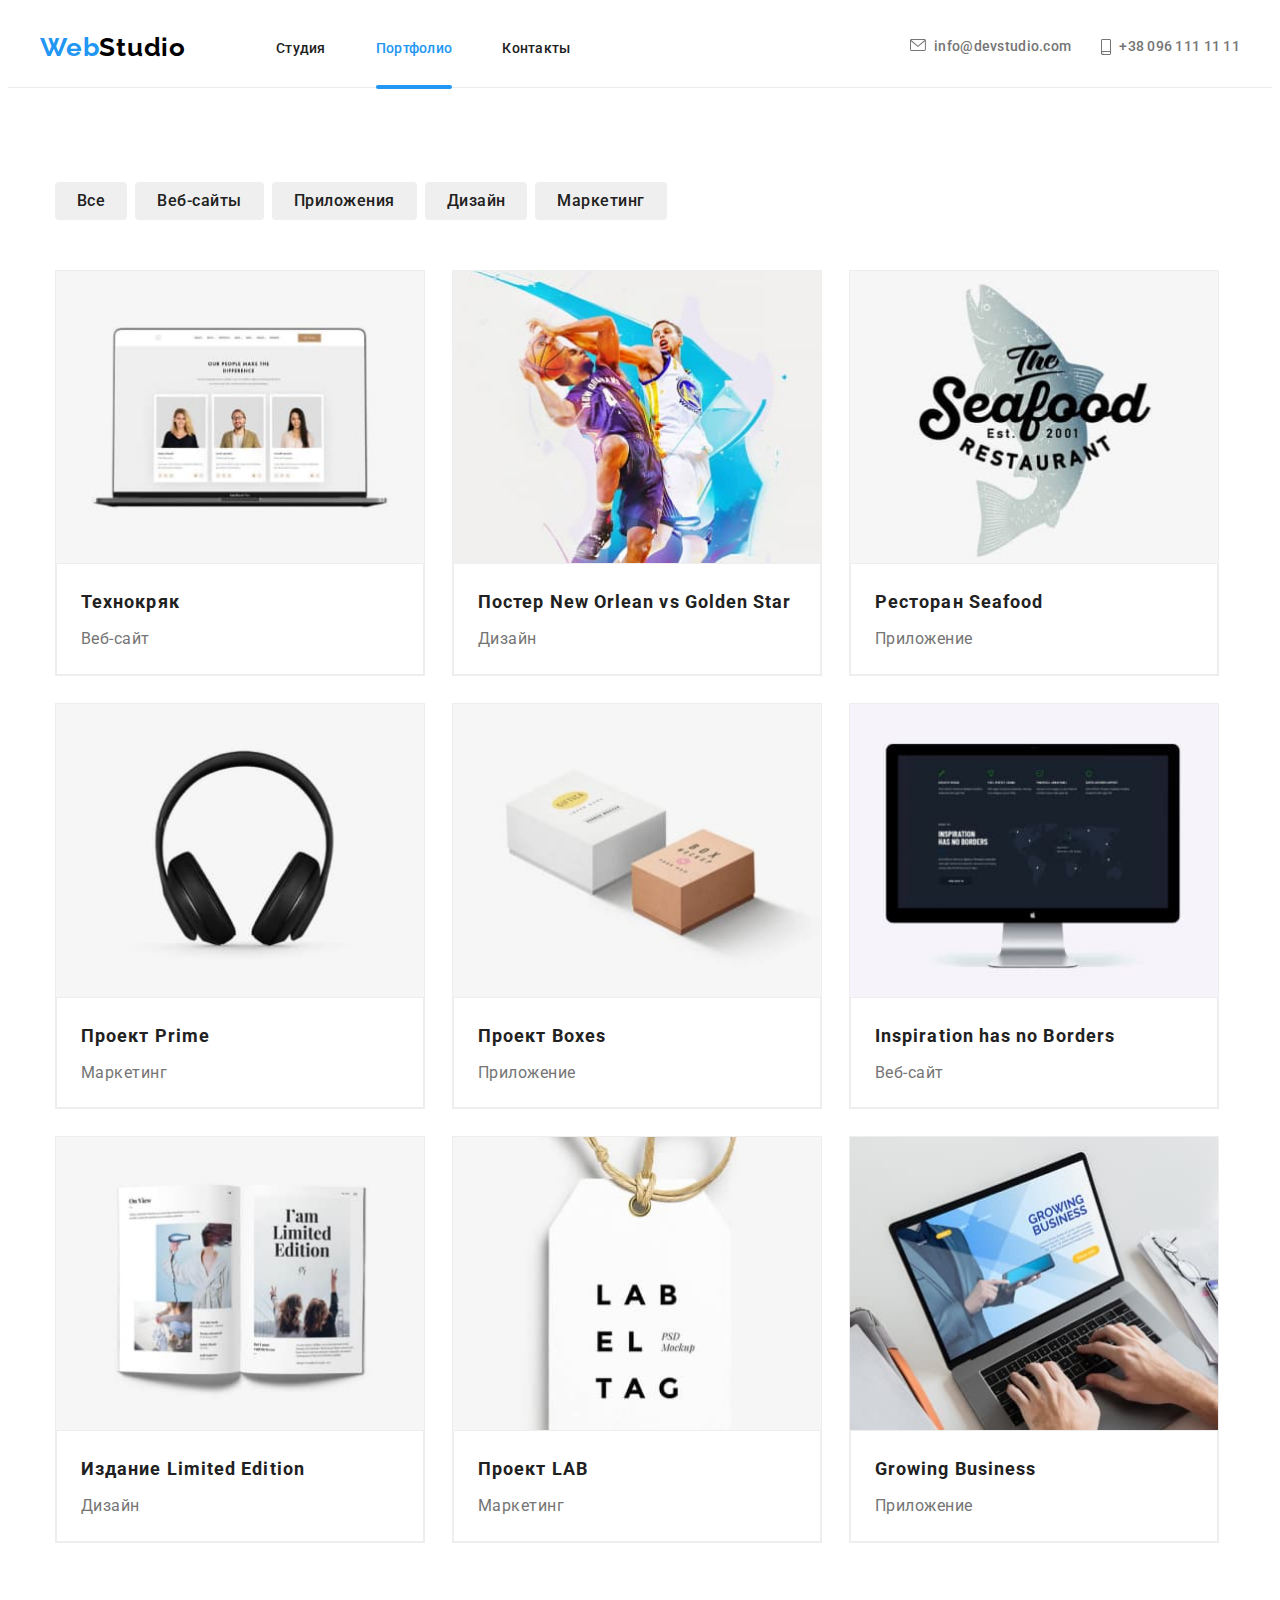
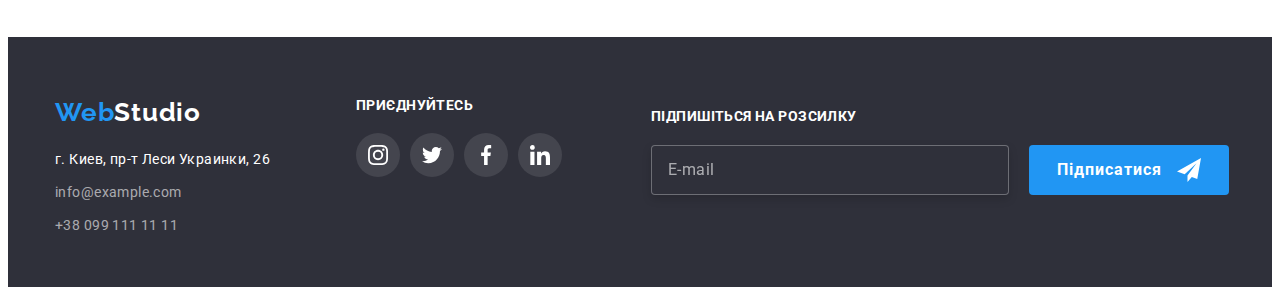
==== commit 4893f85f: "dz-8-gotovo" ====
--- a/portfolio.html
+++ b/portfolio.html
@@ -37,48 +37,50 @@
                         </svg>+38 096 111 11 11
                     </a>
                 </div>
-                <button type="button" class="open-menu border">
+                <button type="button" class="open-menu border" data-open-menu>
                     <svg class="open-menu__svg" widht="40" height="40">
                         <use href="./img/benefits-defs.svg#icon-menu"></use>
                     </svg>
                 </button>
             </div>
-            <div class="mob-menu is-hidden">
-                <button type="button" class="close-menu border" data-modal-close>
-                    <svg class="mob-menu-svg" width="30" height="30">
-                        <use href="./img/symbol-defs.svg#icon-close"></use>
-                    </svg>
-                </button>
-                <nav>
-                    <ul class="mob-nav list">
-                        <li class="mob-nav__list"><a href="./index.html" class="mob-nav__link item">Студия</a></li>
-                        <li class="mob-nav__list"><a href="./portfolio.html" class="mob-nav__link item">Портфолио</a></li>
-                        <li class="mob-nav__list"><a href="" class="mob-nav__link item">Контакты</a></li>
-                    </ul>
-                </nav>
-                <div class="mob-contact">
-                    <a href="tel:+380961111111" class="mob-contact__tel item">
-                        +380961111111
-                    </a>
-                    <a href="mailto:info@devstudio.com" class="mob-contact__mail item">
-                        info@devstudio.com
-                    </a>
-                </div>
-                <div class="mob-soc">
-                    <ul class="mob-soc__ul">
-                        <li class="mob-soc__list list">
-                            <button type="button" class="mob-soc__item border">Instagram</button>
-                        </li>
-                        <li class="mob-soc__list list">
-                            <button type="button" class="mob-soc__item border">Twitter</button>
-                        </li>
-                        <li class="mob-soc__list list">
-                            <button type="button" class="mob-soc__item border">Facebook</button>
-                        </li>
-                        <li class="mob-soc__list list">
-                            <button type="button" class="mob-soc__item border">LinkedIn</button>
-                        </li>
-                    </ul>    
+            <div class="mob-menu is-hidden" data-menu>
+                <div class="container">
+                    <button type="button" class="close-menu border" data-close-menu>
+                        <svg class="mob-menu-svg" width="30" height="30">
+                            <use href="./img/symbol-defs.svg#icon-close"></use>
+                        </svg>
+                    </button>
+                    <nav>
+                        <ul class="mob-nav list">
+                            <li class="mob-nav__list"><a href="./index.html" class="mob-nav__link item">Студия</a></li>
+                            <li class="mob-nav__list"><a href="./portfolio.html" class="mob-nav__link item">Портфолио</a></li>
+                            <li class="mob-nav__list"><a href="" class="mob-nav__link item">Контакты</a></li>
+                        </ul>
+                    </nav>
+                    <div class="mob-contact">
+                        <a href="tel:+380961111111" class="mob-contact__tel item">
+                            +380961111111
+                        </a>
+                        <a href="mailto:info@devstudio.com" class="mob-contact__mail item">
+                            info@devstudio.com
+                        </a>
+                    </div>
+                    <div class="mob-soc">
+                        <ul class="mob-soc__ul">
+                            <li class="mob-soc__list list">
+                                <button type="button" class="mob-soc__item border">Instagram</button>
+                            </li>
+                            <li class="mob-soc__list list">
+                                <button type="button" class="mob-soc__item border">Twitter</button>
+                            </li>
+                            <li class="mob-soc__list list">
+                                <button type="button" class="mob-soc__item border">Facebook</button>
+                            </li>
+                            <li class="mob-soc__list list">
+                                <button type="button" class="mob-soc__item border">LinkedIn</button>
+                            </li>
+                        </ul>    
+                    </div>
                 </div>
             </div>
         </header>
--- a/css/main.min.css
+++ b/css/main.min.css
@@ -1 +1 @@
-:root{--main-color-text: #757575;--typical-lh: 1.19;--main-nav-lh: 1.14;--typical-link-lh: 1.71;--icon-color-svg: #2196F3}.visually-hidden{position:absolute;white-space:nowrap;width:1px;height:1px;overflow:hidden;border:0;padding:0;clip:rect(0 0 0 0);-webkit-clip-path:inset(50%);clip-path:inset(50%);margin:-1px}.list{list-style:none}.item{text-decoration:none}.border{border:none}body{font-family:"Roboto",sans-serif;color:#212121}p,h1,h2,h3,h4,h5,h6{margin:0}button{cursor:pointer}ul{margin:0;padding:0}*{-webkit-box-sizing:border-box;box-sizing:border-box}img{display:block;width:100%;max-width:100%;height:auto}.container{width:100%;padding:0 15px;margin:0 auto}@media screen and (min-width: 480px){.container{width:480px}}@media screen and (min-width: 768px){.container{width:768px}}@media screen and (min-width: 1200px){.container{width:1200px}}.backdrop{position:fixed;top:0;width:100%;height:100%;background-color:rgba(0,0,0,.2);-webkit-transition:opacity 1250ms cubic-bezier(0.4, 0, 0.2, 1),visibility 1250ms cubic-bezier(0.4, 0, 0.2, 1);transition:opacity 1250ms cubic-bezier(0.4, 0, 0.2, 1),visibility 1250ms cubic-bezier(0.4, 0, 0.2, 1)}.backdrop.is-hidden .modal{-webkit-transform:translate(-50%, -50%) scale(0) rotate(-120deg);transform:translate(-50%, -50%) scale(0) rotate(-120deg)}.modal{position:absolute;width:528px;min-height:581px;left:50%;top:50%;-webkit-transform:translate(-50%, -50%) scale(1) rotate(0);transform:translate(-50%, -50%) scale(1) rotate(0);background:#fff;-webkit-box-shadow:0px 1px 3px rgba(0,0,0,.12),0px 1px 1px rgba(0,0,0,.14),0px 2px 1px rgba(0,0,0,.2);box-shadow:0px 1px 3px rgba(0,0,0,.12),0px 1px 1px rgba(0,0,0,.14),0px 2px 1px rgba(0,0,0,.2);border-radius:4px;-webkit-transition-duration:1250ms;transition-duration:1250ms;-webkit-transition-timing-function:cubic-bezier(0.4, 0, 0.2, 1);transition-timing-function:cubic-bezier(0.4, 0, 0.2, 1)}.modal-close{position:absolute;right:10px;top:10px}.modal-close .close{display:-webkit-box;display:-ms-flexbox;display:flex;width:30px;height:30px;border:1px solid rgba(0,0,0,.1);-webkit-box-align:center;-ms-flex-align:center;align-items:center;-webkit-box-pack:center;-ms-flex-pack:center;justify-content:center;border-radius:50%;background-color:#fff;cursor:pointer}.modal-svg{fill:#000}.modal-svg:hover{fill:var(--icon-color-svg)}.is-hidden{opacity:0;visibility:hidden;pointer-events:none}.no-scroll{overflow:hidden}.modal-title{font-style:normal;font-weight:700;font-size:20px;line-height:1.1;text-align:center;letter-spacing:.03em;color:#212121;padding:40px 39px 12px 41px}.modal-section{padding:0 40px}.window__label{font-style:normal;font-weight:400;font-size:12px;line-height:1.1;letter-spacing:.01em;color:#757575;display:block;margin-bottom:4px;margin-top:10px}.window__input-svg{position:relative;width:448px;height:40px;color:#2196f3}.window__input{width:100%;height:40px;border:1px solid rgba(33,33,33,.2);border-radius:4px;margin-bottom:10px;padding-left:42px}.window__svg{position:absolute;left:12px;top:50%;-webkit-transform:translateY(-50%);transform:translateY(-50%)}.modal-label-area{font-style:normal;font-weight:400;font-size:12px;line-height:1.1;letter-spacing:.01em;color:#757575;display:block;margin-bottom:4px;margin-top:10px}.window__input:focus+.window__svg{fill:currentColor}.window__input:focus{border:1px solid #2196f3}.modal-area-com{height:120px;width:100%;border:1px solid rgba(33,33,33,.2);border-radius:4px;resize:none;padding:12px 16px}.modal-area-com:focus{border:1px solid #2196f3}.modal-area-com::-webkit-input-placeholder{font-style:normal;font-weight:400;font-size:12px;line-height:1.1;letter-spacing:.01em;color:rgba(117,117,117,.5)}.modal-area-com::-moz-placeholder{font-style:normal;font-weight:400;font-size:12px;line-height:1.1;letter-spacing:.01em;color:rgba(117,117,117,.5)}.modal-area-com:-ms-input-placeholder{font-style:normal;font-weight:400;font-size:12px;line-height:1.1;letter-spacing:.01em;color:rgba(117,117,117,.5)}.modal-area-com::-ms-input-placeholder{font-style:normal;font-weight:400;font-size:12px;line-height:1.1;letter-spacing:.01em;color:rgba(117,117,117,.5)}.modal-area-com::placeholder{font-style:normal;font-weight:400;font-size:12px;line-height:1.1;letter-spacing:.01em;color:rgba(117,117,117,.5)}.check-box{margin-top:20px}.check-box .label-check{font-weight:400;font-size:14px;line-height:1.7;letter-spacing:.03em;color:#757575;display:-webkit-box;display:-ms-flexbox;display:flex;-webkit-box-align:center;-ms-flex-align:center;align-items:center;-webkit-box-pack:center;-ms-flex-pack:center;justify-content:center}.label-check span{width:16px;height:15px;border:1px solid #212121;border-radius:2.5px;margin-right:7px;display:-webkit-box;display:-ms-flexbox;display:flex;-webkit-box-align:center;-ms-flex-align:center;align-items:center;-webkit-box-pack:center;-ms-flex-pack:center;justify-content:center;-webkit-transition-duration:background-color 250ms;transition-duration:background-color 250ms;-webkit-transition-timing-function:cubic-bezier(0.4, 0, 0.2, 1);transition-timing-function:cubic-bezier(0.4, 0, 0.2, 1)}.check-svg{fill:#fff}.contract-term{font-style:normal;font-weight:400;font-size:14px;line-height:1.7;letter-spacing:.03em;-webkit-text-decoration-line:underline;text-decoration-line:underline;color:var(--icon-color-svg);margin-left:4px}.input-check:checked+.label-check span{background-color:var(--icon-color-svg);border-color:var(--icon-color-svg)}.input-check:focus+.label-check span{border-color:var(--icon-color-svg)}.modal-btn{font-family:"Roboto";font-style:normal;font-weight:700;font-size:16px;line-height:1.8;width:200px;height:50px;display:-webkit-box;display:-ms-flexbox;display:flex;-webkit-box-align:center;-ms-flex-align:center;align-items:center;-webkit-box-pack:center;-ms-flex-pack:center;justify-content:center;text-align:center;letter-spacing:.06em;color:#fff;background-color:var(--icon-color-svg);-webkit-box-shadow:0px 4px 4px rgba(0,0,0,.15);box-shadow:0px 4px 4px rgba(0,0,0,.15);border-radius:4px;margin:0 auto;margin-top:30px;cursor:pointer}.close-menu{position:absolute;top:10px;right:10px}.mob-menu{position:fixed;background-color:#fff;z-index:10;top:0;left:0;width:100%;height:100%}@media screen and (min-width: 768px){.mob-menu{display:none}}@media screen and (min-width: 1200px){.mob-menu{display:none}}.mob-menu-svg{fill:#000}.mob-menu-svg:hover{fill:var(--icon-color-svg)}.mob-nav{margin-top:48px;margin-left:40px}.mob-nav__list{margin-bottom:36px}.mob-nav__link{font-family:"Roboto";font-style:normal;font-weight:500;font-size:40px;line-height:47px;letter-spacing:.02em;color:#212121}.mob-contact{display:-webkit-box;display:-ms-flexbox;display:flex;-webkit-box-orient:vertical;-webkit-box-direction:normal;-ms-flex-direction:column;flex-direction:column;padding-top:266px;margin-left:40px}.mob-contact__mail{font-family:"Roboto";font-style:normal;font-weight:500;font-size:24px;line-height:28px;letter-spacing:.02em;color:#757575;margin-bottom:64px}.mob-contact__tel{font-family:"Roboto";font-style:normal;font-weight:500;font-size:34px;line-height:40px;letter-spacing:.02em;color:#2196f3;margin-bottom:32px}.mob-soc__ul{display:-webkit-box;display:-ms-flexbox;display:flex;gap:20px;margin-left:40px}@media screen and (min-wight: 320px){.mob-soc__ul{gap:10px}}.mob-soc__item{font-family:"Roboto";font-style:normal;font-weight:500;font-size:18px;line-height:22px;letter-spacing:.02em;color:#2196f3}.header .container{display:-webkit-box;display:-ms-flexbox;display:flex;-webkit-box-pack:justify;-ms-flex-pack:justify;justify-content:space-between;-webkit-box-align:center;-ms-flex-align:center;align-items:center}@media screen and (min-width: 480px){.header .container{padding:16px 10px 16px 15px}}@media screen and (min-width: 768px){.header .container{padding:26px 15px;display:-webkit-box;display:-ms-flexbox;display:flex;-webkit-box-pack:start;-ms-flex-pack:start;justify-content:flex-start;gap:60px}}@media screen and (min-width: 1200px){.header .container{display:-webkit-box;display:-ms-flexbox;display:flex;-webkit-box-pack:center;-ms-flex-pack:center;justify-content:center;padding:24px 0;gap:90px}}.header{border-bottom:1px solid #ececec}.logo-h{display:-webkit-box;display:-ms-flexbox;display:flex}.logo-h__blue{font-family:"Raleway";font-weight:700;font-size:26px;line-height:var(--typical-lh);letter-spacing:.03em;color:#2196f3}.logo-h__black{font-family:"Raleway";font-weight:700;font-size:26px;line-height:var(--typical-lh);letter-spacing:.03em;color:#000}@media screen and (min-width: 768px){.open-menu{display:none}}@media screen and (min-width: 1200px){.open-menu{display:none}}.open-menu__svg{width:40px;height:40px}@media screen and (min-wight: 320px){.open-menu__svg{margin-top:10px;margin-right:10px}}.navigation{display:none}@media screen and (min-width: 768px){.navigation{display:contents;display:-webkit-box;display:-ms-flexbox;display:flex;-webkit-column-gap:50px;-moz-column-gap:50px;column-gap:50px}.navigation__link{font-style:normal;font-weight:500;font-size:14px;line-height:var(--main-nav-lh);letter-spacing:.02em;color:#212121;position:relative;-webkit-transition-duration:250ms;transition-duration:250ms;-webkit-transition-timing-function:cubic-bezier(0.4, 0, 0.2, 1);transition-timing-function:cubic-bezier(0.4, 0, 0.2, 1)}}@media screen and (min-wight: 768px){.navigation__link{font-style:normal;font-weight:500;font-size:14px;line-height:var(--main-nav-lh);letter-spacing:.02em;color:#212121;position:relative;-webkit-transition-duration:250ms;transition-duration:250ms;-webkit-transition-timing-function:cubic-bezier(0.4, 0, 0.2, 1);transition-timing-function:cubic-bezier(0.4, 0, 0.2, 1)}}.contact{display:none}@media screen and (min-width: 768px){.contact{display:contents;display:-webkit-box;display:-ms-flexbox;display:flex;-webkit-box-orient:vertical;-webkit-box-direction:normal;-ms-flex-direction:column;flex-direction:column;gap:10px}.contact__mail{font-family:"Roboto";font-weight:500;font-size:14px;line-height:1.14;letter-spacing:.02em;color:#757575;-webkit-transition-duration:250ms;transition-duration:250ms;-webkit-transition-timing-function:cubic-bezier(0.4, 0, 0.2, 1);transition-timing-function:cubic-bezier(0.4, 0, 0.2, 1);display:-webkit-box;display:-ms-flexbox;display:flex}.contact__mail-svg{max-width:16px;max-height:12px;margin-right:8px;fill:currentColor;-webkit-transition-duration:250ms;transition-duration:250ms;-webkit-transition-timing-function:cubic-bezier(0.4, 0, 0.2, 1);transition-timing-function:cubic-bezier(0.4, 0, 0.2, 1)}.contact__mail-svg:hover,.contact__mail-svg:focus{fill:currentColor}}@media screen and (min-width: 1200px){.contact{display:contents;display:-webkit-box;display:-ms-flexbox;display:flex;-webkit-box-orient:horizontal;-webkit-box-direction:normal;-ms-flex-direction:row;flex-direction:row;gap:30px;margin-left:auto}}@media screen and (min-width: 768px){.contact__tel{font-family:"Roboto";font-weight:500;font-size:14px;line-height:1.14;letter-spacing:.02em;color:#757575;-webkit-transition-duration:250ms;transition-duration:250ms;-webkit-transition-timing-function:cubic-bezier(0.4, 0, 0.2, 1);transition-timing-function:cubic-bezier(0.4, 0, 0.2, 1);display:-webkit-box;display:-ms-flexbox;display:flex}.contact__tel-svg{max-width:10px;max-height:16px;margin-right:8px;fill:currentColor;-webkit-transition-duration:250ms;transition-duration:250ms;-webkit-transition-timing-function:cubic-bezier(0.4, 0, 0.2, 1);transition-timing-function:cubic-bezier(0.4, 0, 0.2, 1)}.contact__tel-svg:hover,.contact__tel-svg:focus{fill:currentColor}}.emphasize{color:#2196f3}.navigation__link.emphasize::after{content:"";display:block;width:100%;height:4px;background-color:#2196f3;border-radius:2px;position:absolute;bottom:-33px;left:0}@media screen and (min-width: 1200px){.contact__mail:hover,.contact__tel:hover,.navigation__link:hover{color:#2196f3}}@media screen and (min-width: 1200px){.contact__mail:focus,.contact__tel:focus,.navigation__link:focus{color:#2196f3}}.hero{background-image:-webkit-gradient(linear, left top, left bottom, from(rgba(47, 48, 58, 0.4)), to(rgba(47, 48, 58, 0.4))),url(../img/mob-header-x1.jpg);background-image:linear-gradient(rgba(47, 48, 58, 0.4), rgba(47, 48, 58, 0.4)),url(../img/mob-header-x1.jpg);min-width:320px;height:240px;background-size:cover;background-position:center;background-repeat:no-repeat;margin:0 auto}@media screen and (min-width: 480px){.hero{background-image:-webkit-gradient(linear, left top, left bottom, from(rgba(47, 48, 58, 0.4)), to(rgba(47, 48, 58, 0.4))),url(../img/mob-header-x1.jpg);background-image:linear-gradient(rgba(47, 48, 58, 0.4), rgba(47, 48, 58, 0.4)),url(../img/mob-header-x1.jpg);min-width:480px;min-height:400px;background-size:cover;background-position:center;background-repeat:no-repeat;margin:0 auto}}@media screen and (min-width: 768px){.hero{background-image:-webkit-gradient(linear, left top, left bottom, from(rgba(47, 48, 58, 0.4)), to(rgba(47, 48, 58, 0.4))),url(../img/table-header-x1.jpg);background-image:linear-gradient(rgba(47, 48, 58, 0.4), rgba(47, 48, 58, 0.4)),url(../img/table-header-x1.jpg);min-width:768px;min-height:400px;background-size:cover;background-position:center;background-repeat:no-repeat;margin:0 auto}}@media screen and (min-width: 1200px){.hero{background-image:-webkit-gradient(linear, left top, left bottom, from(rgba(47, 48, 58, 0.4)), to(rgba(47, 48, 58, 0.4))),url(../img/fon.jpg);background-image:linear-gradient(rgba(47, 48, 58, 0.4), rgba(47, 48, 58, 0.4)),url(../img/fon.jpg);width:1600px;height:600px;background-size:cover;background-position:center;background-repeat:no-repeat;margin:0 auto}}.hero .container{padding:50px 60px 198px}@media screen and (min-width: 480px){.hero .container{padding:118px 60px 198px}}@media screen and (min-width: 768px){.hero .container{padding:118px 204px 198px}}@media screen and (min-width: 1200px){.hero .container{padding:200px 0 200px}}.hero__box{margin:0 auto}.hero__title{font-weight:900;font-size:16px;line-height:1.7;letter-spacing:.06em;text-transform:uppercase;color:#fff;text-align:center;max-width:650px;height:120px;margin:0 auto}@media screen and (min-width: 480px){.hero__title{font-weight:900;font-size:26px;line-height:1.7;text-align:center;letter-spacing:.06em;text-transform:uppercase;color:#fff}}@media screen and (min-width: 1200px){.hero__title{font-weight:900;font-size:44px;line-height:1.36;text-align:center;letter-spacing:.06em;text-transform:uppercase;color:#fff}}.hero__btn{font-family:"Roboto";font-weight:700;font-size:14px;line-height:1.7;letter-spacing:.06em;color:#fff;background-color:var(--icon-color-svg);min-width:185px;min-height:40px;display:block;margin:0 auto;-webkit-box-shadow:0px 4px 4px rgba(0,0,0,.15);box-shadow:0px 4px 4px rgba(0,0,0,.15);border-radius:4px}@media screen and (min-width: 480px){.hero__btn{font-family:"Roboto";font-style:normal;font-weight:700;font-size:16px;line-height:1.87;display:-webkit-box;display:-ms-flexbox;display:flex;-webkit-box-align:center;-ms-flex-align:center;align-items:center;text-align:center;letter-spacing:.06em;color:#fff;width:200px;height:50px;display:block;margin:0 auto;-webkit-box-shadow:0px 4px 4px rgba(0,0,0,.15);box-shadow:0px 4px 4px rgba(0,0,0,.15);border-radius:4px}}@media screen and (min-width: 1200px){.hero__btn{margin-top:40px}}.benefits{padding-top:94px}@media screen and (min-width: 1200px){.benefits{padding-bottom:94px}}@media screen and (min-width: 320px){.privilege{display:-webkit-box;display:-ms-flexbox;display:flex;gap:30px;-ms-flex-wrap:wrap;flex-wrap:wrap;-webkit-box-align:center;-ms-flex-align:center;align-items:center;-webkit-box-pack:center;-ms-flex-pack:center;justify-content:center}}@media screen and (min-width: 480px){.privilege{display:-webkit-box;display:-ms-flexbox;display:flex;gap:30px;-webkit-box-orient:vertical;-webkit-box-direction:normal;-ms-flex-direction:column;flex-direction:column;-ms-flex-line-pack:center;align-content:center;-webkit-box-align:center;-ms-flex-align:center;align-items:center;-webkit-box-pack:center;-ms-flex-pack:center;justify-content:center}}@media screen and (min-width: 768px){.privilege{display:-webkit-box;display:-ms-flexbox;display:flex;-webkit-box-orient:horizontal;-webkit-box-direction:normal;-ms-flex-direction:row;flex-direction:row}}@media screen and (min-width: 1200px){.privilege{display:-webkit-box;display:-ms-flexbox;display:flex;gap:30px;-webkit-box-pack:center;-ms-flex-pack:center;justify-content:center;-webkit-box-align:center;-ms-flex-align:center;align-items:center}}.privilege__list{width:100%;min-height:101px}@media screen and (min-width: 480px){.privilege__list{width:450px}}@media screen and (min-width: 768px){.privilege__list{width:354px}}@media screen and (min-width: 1200px){.privilege__list{width:270px}}.privilege__subtitle{font-weight:700;font-size:14px;line-height:1.14;letter-spacing:.03em;text-transform:uppercase;text-align:center;color:#212121;margin-bottom:10px}.privilege__desc{font-size:14px;line-height:1.71;letter-spacing:.03em;color:var(--main-color-text);min-width:270px}@media screen and (min-width: 1200px){.privilege__desc{width:270px}}.privilege__svg{margin-bottom:30px;display:-webkit-box;display:-ms-flexbox;display:flex;height:120px;-webkit-box-pack:center;-ms-flex-pack:center;justify-content:center;-webkit-box-align:center;-ms-flex-align:center;align-items:center;background-color:#f5f4fa}.privilege__icon{width:70px;height:70px;display:block}@media screen and (min-width: 320px){.our-work{display:none}}@media screen and (min-width: 480px){.our-work{display:none}}@media screen and (min-width: 768px){.our-work{display:none}}@media screen and (min-width: 1200px){.our-work{display:contents}}.our-work .work__title{font-weight:700;font-size:36px;line-height:1.16;text-align:center;letter-spacing:.03em;color:#212121;margin-bottom:50px}.our-work .work{display:-webkit-box;display:-ms-flexbox;display:flex;gap:30px}.our-work .work__slap{position:relative}.our-work .work__text{position:absolute;top:76%;left:0;width:370px;height:70px;padding-top:27px;font-family:"Roboto";font-style:normal;font-weight:700;font-size:14px;line-height:16px;text-align:center;letter-spacing:.03em;text-transform:uppercase;color:#fff;background-color:rgba(47,48,58,.8)}.section-d{padding-top:94px;padding-bottom:94px;background-color:#f5f4fa}@media screen and (min-width: 1200px){.section-d{padding-top:188px}}.section-d-heading{font-weight:700;font-size:28px;line-height:33px;text-align:center;letter-spacing:.03em;color:#212121;margin-bottom:50px}.section-d-text{display:-webkit-box;display:-ms-flexbox;display:flex;-ms-flex-wrap:wrap;flex-wrap:wrap;gap:30px}.section-d-li{width:100%}@media screen and (min-width: 768px){.section-d-li{width:calc((100% - 30px)/2)}}@media screen and (min-width: 1200px){.section-d-li{width:calc((100% - 90px)/4)}}.section-d-seb-div{padding-top:30px;padding-bottom:30px;text-align:center;background-color:#fff;-webkit-box-shadow:0px 1px 3px rgba(0,0,0,.12),0px 1px 1px rgba(0,0,0,.14),0px 2px 1px rgba(0,0,0,.2);box-shadow:0px 1px 3px rgba(0,0,0,.12),0px 1px 1px rgba(0,0,0,.14),0px 2px 1px rgba(0,0,0,.2);border-radius:0px 0px 4px 4px}.section-d-subtitle{font-weight:500;font-size:16px;line-height:1.18;letter-spacing:.03em;color:#212121;margin-bottom:10px}.section-d-desc{font-size:16px;line-height:1.18;letter-spacing:.03em;color:var(--main-color-text);margin-bottom:16px}.section-d-soc{display:-webkit-box;display:-ms-flexbox;display:flex;-webkit-box-pack:center;-ms-flex-pack:center;justify-content:center;gap:10px}.section-d-soc-link{width:44px;height:44px;border-radius:50%;display:-webkit-box;display:-ms-flexbox;display:flex;-webkit-box-align:center;-ms-flex-align:center;align-items:center;-webkit-box-pack:center;-ms-flex-pack:center;justify-content:center;-webkit-transition-duration:250ms;transition-duration:250ms;-webkit-transition-timing-function:cubic-bezier(0.4, 0, 0.2, 1);transition-timing-function:cubic-bezier(0.4, 0, 0.2, 1)}.section-d-soc-link:hover,.section-d-soc-link:focus{background-color:var(--icon-color-svg)}.section-d-soc-link:hover .section-d-soc-icon,.section-d-soc-link:focus .section-d-soc-icon{fill:#fff}.section-d-soc-icon{fill:#afb1b8;-webkit-transition-duration:250ms;transition-duration:250ms;-webkit-transition-timing-function:cubic-bezier(0.4, 0, 0.2, 1);transition-timing-function:cubic-bezier(0.4, 0, 0.2, 1)}.clients{padding-top:94px;padding-bottom:94px}.clients .clients-head{font-style:normal;font-weight:700;font-size:28px;line-height:33px;text-align:center;letter-spacing:.03em;color:#212121;margin-bottom:30px}.clients-soc{display:-webkit-box;display:-ms-flexbox;display:flex;gap:30px;-ms-flex-wrap:wrap;flex-wrap:wrap}.clients-soc-item{width:210px}@media screen and (min-width: 320px){.clients-soc-item{width:calc((100% - 30px)/2)}}@media screen and (min-width: 480px){.clients-soc-item{width:calc((100% - 30px)/2)}}@media screen and (min-width: 768px){.clients-soc-item{width:calc((100% - 60px)/3)}}@media screen and (min-width: 1200px){.clients-soc-item{width:calc((100% - 150px)/6)}}.clients-soc-link{display:-webkit-box;display:-ms-flexbox;display:flex;-webkit-box-sizing:border-box;box-sizing:border-box;border-radius:4px;border:1px solid #afb1b8;-webkit-box-pack:center;-ms-flex-pack:center;justify-content:center;-webkit-box-align:center;-ms-flex-align:center;align-items:center;color:#afb1b8;-webkit-transition-duration:250ms;transition-duration:250ms;-webkit-transition-timing-function:cubic-bezier(0.4, 0, 0.2, 1);transition-timing-function:cubic-bezier(0.4, 0, 0.2, 1)}.clients-soc-link:hover,.clients-soc-link:focus{color:var(--icon-color-svg);border:1px solid var(--icon-color-svg)}.clients-soc-link .clients-soc-icon{fill:currentColor}@media screen and (min-width: 480px){.clients-soc-link{width:210px;height:92px}}@media screen and (min-width: 768px){.clients-soc-link{width:226px;height:92px}}@media screen and (min-width: 1200px){.clients-soc-link{width:170px;height:92px}}.btn-title{font-family:"Roboto";font-weight:500;font-size:16px;line-height:1.62;letter-spacing:.03em;color:#212121;border-radius:4px;padding:6px 22px;-webkit-transition-duration:250ms;transition-duration:250ms;-webkit-transition-timing-function:cubic-bezier(0.4, 0, 0.2, 1);transition-timing-function:cubic-bezier(0.4, 0, 0.2, 1)}.btn-title:focus,.btn-title:hover{background:#2196f3;color:#fff;-webkit-box-shadow:0px 3px 1px rgba(0,0,0,.1),0px 1px 2px rgba(0,0,0,.08),0px 2px 2px rgba(0,0,0,.12);box-shadow:0px 3px 1px rgba(0,0,0,.1),0px 1px 2px rgba(0,0,0,.08),0px 2px 2px rgba(0,0,0,.12)}.section-img{padding-top:94px;padding-bottom:94px}.section-img .section-nav-text{display:-webkit-box;display:-ms-flexbox;display:flex;-ms-flex-wrap:wrap;flex-wrap:wrap;gap:8px;margin-bottom:50px;-webkit-box-pack:center;-ms-flex-pack:center;justify-content:center}@media screen and (min-width: 768px){.section-img .section-nav-text{display:-webkit-box;display:-ms-flexbox;display:flex;-webkit-box-orient:horizontal;-webkit-box-direction:normal;-ms-flex-direction:row;flex-direction:row}}.section-img .section-img-text{display:-webkit-box;display:-ms-flexbox;display:flex;-ms-flex-wrap:wrap;flex-wrap:wrap;gap:27px}.section-img .section-img-text .portfolio-hover{border:1px solid #eee;-webkit-transition-duration:250ms;transition-duration:250ms;-webkit-transition-timing-function:cubic-bezier(0.4, 0, 0.2, 1);transition-timing-function:cubic-bezier(0.4, 0, 0.2, 1)}@media screen and (min-width: 768px){.section-img .section-img-text .portfolio-hover{width:calc((100% - 30px)/2)}}@media screen and (min-width: 1200px){.section-img .section-img-text .portfolio-hover{width:calc((100% - 60px)/3)}}.section-img .section-img-text .portfolio-hover:hover{border:1px solid #eee;-webkit-box-shadow:0px 1px 1px rgba(0,0,0,.12),0px 4px 4px rgba(0,0,0,.06),1px 4px 6px rgba(0,0,0,.16);box-shadow:0px 1px 1px rgba(0,0,0,.12),0px 4px 4px rgba(0,0,0,.06),1px 4px 6px rgba(0,0,0,.16)}.section-img .section-img-text .portfolio-hover:hover .hover-slap{-webkit-transform:translateY(0%);transform:translateY(0%)}.portfolio-slap{position:relative;overflow:hidden}.portfolio-slap .hover-slap{position:absolute;top:0;left:0;font-family:"Roboto";font-style:normal;font-size:18px;line-height:28px;letter-spacing:.03em;color:#fff;background-color:rgba(33,150,243,.9);padding:63px 24px;height:100%;-webkit-transform:translateY(100%);transform:translateY(100%);-webkit-transition-duration:250ms;transition-duration:250ms;-webkit-transition-timing-function:cubic-bezier(0.4, 0, 0.2, 1);transition-timing-function:cubic-bezier(0.4, 0, 0.2, 1);overflow:auto}.section-text-block{padding:20px 24px;border:1px solid #eee}.section-text-block .icon-box{font-weight:700;font-size:18px;line-height:2;letter-spacing:.06em;color:#212121;margin-bottom:4px}.section-text-block .box-p{font-size:16px;line-height:1.87;letter-spacing:.03em;color:var(--main-color-text)}@media screen and (min-width: 1200px){.footer .container{display:-webkit-box;display:-ms-flexbox;display:flex}}.footer{background:#2f303a;padding-top:60px;padding-bottom:60px}@media screen and (min-width: 768px){.footer .footer-p{margin-left:78px}}@media screen and (min-width: 1200px){.footer .footer-p{margin-left:0;display:block;min-width:231px}}@media screen and (min-width: 320px){.logo{display:-webkit-box;display:-ms-flexbox;display:flex;-webkit-box-pack:center;-ms-flex-pack:center;justify-content:center;margin-bottom:20px}}.logo__blue{font-family:"Raleway";font-weight:700;font-size:26px;line-height:var(--typical-lh);letter-spacing:.03em;color:#2196f3}.logo__white{font-family:"Raleway";font-weight:700;font-size:26px;line-height:var(--typical-lh);letter-spacing:.03em;color:#fff}@media screen and (min-width: 320px){.footer-address{display:-webkit-box;display:-ms-flexbox;display:flex;-ms-flex-wrap:wrap;flex-wrap:wrap;-webkit-box-pack:center;-ms-flex-pack:center;justify-content:center}}@media screen and (min-width: 480px){.footer-address{display:-webkit-box;display:-ms-flexbox;display:flex;-webkit-box-orient:vertical;-webkit-box-direction:normal;-ms-flex-direction:column;flex-direction:column;-webkit-box-align:center;-ms-flex-align:center;align-items:center}}.footer-address .footer-link{font-style:normal;font-size:14px;line-height:var(--typical-link-lh);letter-spacing:.03em;color:#fff}@media screen and (min-width: 768px){.tablet{display:-webkit-box;display:-ms-flexbox;display:flex;-webkit-box-align:center;-ms-flex-align:center;align-items:center;-webkit-box-pack:justify;-ms-flex-pack:justify;justify-content:space-between}}@media screen and (min-width: 1200px){.tablet{display:-webkit-box;display:-ms-flexbox;display:flex;-webkit-box-align:center;-ms-flex-align:center;align-items:center;-webkit-box-pack:start;-ms-flex-pack:start;justify-content:flex-start;gap:70px;margin-top:0}}.footer-text .a-mail-a{margin-bottom:9px}.mail{font-family:"Roboto";font-weight:400;font-style:normal;font-size:14px;line-height:1.71;letter-spacing:.03em;color:rgba(255,255,255,.6)}.tel{font-family:"Roboto";font-weight:400;font-style:normal;font-size:14px;line-height:1.71;letter-spacing:.03em;color:rgba(255,255,255,.6)}@media screen and (min-width: 480px){.footer-soc{margin-top:60px}}@media screen and (min-width: 768px){.footer-soc{margin-bottom:102px;margin-right:89px}}.footer-soc .footer-soc-head{display:-webkit-box;display:-ms-flexbox;display:flex;-webkit-box-pack:center;-ms-flex-pack:center;justify-content:center;font-style:normal;font-weight:700;font-size:14px;line-height:16px;letter-spacing:.03em;text-transform:uppercase;color:#fff;margin-top:10px;margin-bottom:20px}.footer-soc .soc-footer{display:-webkit-box;display:-ms-flexbox;display:flex;-webkit-box-pack:center;-ms-flex-pack:center;justify-content:center;gap:10px}.footer-soc .soc-footer .footer-soc-item .footer-soc-link{width:44px;height:44px;border-radius:50%;background-color:rgba(255,255,255,.1);display:-webkit-box;display:-ms-flexbox;display:flex;gap:10px;-webkit-box-align:center;-ms-flex-align:center;align-items:center;-webkit-box-pack:center;-ms-flex-pack:center;justify-content:center;-webkit-transition-duration:250ms;transition-duration:250ms;-webkit-transition-timing-function:cubic-bezier(0.4, 0, 0.2, 1);transition-timing-function:cubic-bezier(0.4, 0, 0.2, 1)}.footer-soc .soc-footer .footer-soc-item .footer-soc-link:hover,.footer-soc .soc-footer .footer-soc-item .footer-soc-link:focus{background-color:var(--icon-color-svg)}.footer-soc .soc-footer .footer-soc-item .footer-soc-link .footer-soc-icon{fill:#fff}@media screen and (min-width: 320px){.mailing{display:-webkit-box;display:-ms-flexbox;display:flex;-ms-flex-wrap:wrap;flex-wrap:wrap;-webkit-box-pack:center;-ms-flex-pack:center;justify-content:center}}@media screen and (min-width: 480px){.mailing{display:-webkit-box;display:-ms-flexbox;display:flex;-ms-flex-wrap:wrap;flex-wrap:wrap;-webkit-box-pack:center;-ms-flex-pack:center;justify-content:center;margin-top:60px}}@media screen and (min-width: 768px){.mailing{display:-webkit-box;display:-ms-flexbox;display:flex;-webkit-box-orient:vertical;-webkit-box-direction:normal;-ms-flex-direction:column;flex-direction:column;-webkit-box-align:center;-ms-flex-align:center;align-items:center}}@media screen and (min-width: 1200px){.mailing{display:-webkit-box;display:-ms-flexbox;display:flex;-webkit-box-pack:center;-ms-flex-pack:center;justify-content:center;-webkit-box-align:start;-ms-flex-align:start;align-items:flex-start;margin-top:0;margin-bottom:32px}}.mailing .footer-mailing{font-weight:700;font-size:14px;line-height:1.14;letter-spacing:.03em;text-transform:uppercase;color:#fff;margin-top:12px;margin-bottom:20px}@media screen and (min-width: 320px){.mailing .mailing-btn-input{display:-webkit-box;display:-ms-flexbox;display:flex;-ms-flex-wrap:wrap;flex-wrap:wrap;gap:20px;-webkit-box-pack:center;-ms-flex-pack:center;justify-content:center}}@media screen and (min-width: 480px){.mailing .mailing-btn-input{display:-webkit-box;display:-ms-flexbox;display:flex;-ms-flex-wrap:wrap;flex-wrap:wrap;gap:20px;-webkit-box-pack:center;-ms-flex-pack:center;justify-content:center}}@media screen and (min-width: 768px){.mailing .mailing-btn-input{display:-webkit-box;display:-ms-flexbox;display:flex;-ms-flex-wrap:wrap;flex-wrap:wrap;gap:20px;-webkit-box-pack:center;-ms-flex-pack:center;justify-content:center}}@media screen and (min-width: 1200px){.mailing .mailing-btn-input{display:-webkit-box;display:-ms-flexbox;display:flex;-webkit-box-align:baseline;-ms-flex-align:baseline;align-items:baseline;-ms-flex-wrap:nowrap;flex-wrap:nowrap}}.mailing .mailing-btn-input .mailing-input{width:100%;height:50px;border:1px solid rgba(255,255,255,.3);-webkit-filter:drop-shadow(0px 4px 4px rgba(0, 0, 0, 0.15));filter:drop-shadow(0px 4px 4px rgba(0, 0, 0, 0.15));border-radius:4px;font-family:"Roboto";font-style:normal;font-size:16px;line-height:20px;background-color:#2f303a;color:#fff;padding-left:16px}@media screen and (min-width: 1200px){.mailing .mailing-btn-input .mailing-input{width:358px;height:50px}}.mailing .mailing-btn-input .mailing-input::-webkit-input-placeholder{font-family:"Roboto";font-style:normal;font-weight:400;font-size:16px;line-height:20px;display:-webkit-box;display:flex;-webkit-box-align:center;align-items:center;letter-spacing:.03em;color:rgba(255,255,255,.6)}.mailing .mailing-btn-input .mailing-input::-moz-placeholder{font-family:"Roboto";font-style:normal;font-weight:400;font-size:16px;line-height:20px;display:flex;align-items:center;letter-spacing:.03em;color:rgba(255,255,255,.6)}.mailing .mailing-btn-input .mailing-input:-ms-input-placeholder{font-family:"Roboto";font-style:normal;font-weight:400;font-size:16px;line-height:20px;display:-ms-flexbox;display:flex;-ms-flex-align:center;align-items:center;letter-spacing:.03em;color:rgba(255,255,255,.6)}.mailing .mailing-btn-input .mailing-input::-ms-input-placeholder{font-family:"Roboto";font-style:normal;font-weight:400;font-size:16px;line-height:20px;display:-ms-flexbox;display:flex;-ms-flex-align:center;align-items:center;letter-spacing:.03em;color:rgba(255,255,255,.6)}.mailing .mailing-btn-input .mailing-input::placeholder{font-family:"Roboto";font-style:normal;font-weight:400;font-size:16px;line-height:20px;display:-webkit-box;display:-ms-flexbox;display:flex;-webkit-box-align:center;-ms-flex-align:center;align-items:center;letter-spacing:.03em;color:rgba(255,255,255,.6)}.mailing-btn{font-family:"Roboto";font-style:normal;font-weight:700;font-size:16px;line-height:30px;position:relative;width:200px;height:50px;background:#2196f3;border-radius:4px;padding-top:10px;padding-bottom:10px;padding-left:28px;display:-webkit-box;display:-ms-flexbox;display:flex;-webkit-box-align:center;-ms-flex-align:center;align-items:center;text-align:center;letter-spacing:.06em;color:#fff}.mailing-btn .button-svg{position:absolute;top:13px;right:28px;fill:#fff}/*# sourceMappingURL=main.min.css.map */+:root{--main-color-text: #757575;--typical-lh: 1.19;--main-nav-lh: 1.14;--typical-link-lh: 1.71;--icon-color-svg: #2196F3}.visually-hidden{position:absolute;white-space:nowrap;width:1px;height:1px;overflow:hidden;border:0;padding:0;clip:rect(0 0 0 0);-webkit-clip-path:inset(50%);clip-path:inset(50%);margin:-1px}.list{list-style:none}.item{text-decoration:none}.border{border:none}body{font-family:"Roboto",sans-serif;color:#212121}p,h1,h2,h3,h4,h5,h6{margin:0}button{cursor:pointer}ul{margin:0;padding:0}*{-webkit-box-sizing:border-box;box-sizing:border-box}img{display:block;width:100%;max-width:100%;height:auto}.container{width:100%;padding:0 15px;margin:0 auto}@media screen and (min-width: 480px){.container{width:480px}}@media screen and (min-width: 768px){.container{width:768px}}@media screen and (min-width: 1200px){.container{width:1200px}}.backdrop{position:fixed;top:0;width:100%;height:100%;background-color:rgba(0,0,0,.2);-webkit-transition:opacity 1250ms cubic-bezier(0.4, 0, 0.2, 1),visibility 1250ms cubic-bezier(0.4, 0, 0.2, 1);transition:opacity 1250ms cubic-bezier(0.4, 0, 0.2, 1),visibility 1250ms cubic-bezier(0.4, 0, 0.2, 1)}.backdrop.is-hidden .modal{-webkit-transform:translate(-50%, -50%) scale(0) rotate(-120deg);transform:translate(-50%, -50%) scale(0) rotate(-120deg)}.modal{position:absolute;left:50%;top:50%;-webkit-transform:translate(-50%, -50%) scale(1) rotate(0);transform:translate(-50%, -50%) scale(1) rotate(0);background:#fff;-webkit-box-shadow:0px 1px 3px rgba(0,0,0,.12),0px 1px 1px rgba(0,0,0,.14),0px 2px 1px rgba(0,0,0,.2);box-shadow:0px 1px 3px rgba(0,0,0,.12),0px 1px 1px rgba(0,0,0,.14),0px 2px 1px rgba(0,0,0,.2);border-radius:4px;-webkit-transition-duration:1250ms;transition-duration:1250ms;-webkit-transition-timing-function:cubic-bezier(0.4, 0, 0.2, 1);transition-timing-function:cubic-bezier(0.4, 0, 0.2, 1)}@media screen and (min-width: 320px){.modal{width:320px;min-height:609px}}@media screen and (min-width: 480px){.modal{min-width:450px;min-height:609px}}@media screen and (min-width: 768px){.modal{width:450px;min-height:609px}}@media screen and (min-width: 1200px){.modal{width:528px;min-height:581px}}.modal-close{position:absolute;right:10px;top:10px}.modal-close .close{display:-webkit-box;display:-ms-flexbox;display:flex;width:30px;height:30px;border:1px solid rgba(0,0,0,.1);-webkit-box-align:center;-ms-flex-align:center;align-items:center;-webkit-box-pack:center;-ms-flex-pack:center;justify-content:center;border-radius:50%;background-color:#fff;cursor:pointer}.modal-svg{fill:#000}.modal-svg:hover{fill:var(--icon-color-svg)}.is-hidden{opacity:0;visibility:hidden;pointer-events:none}.no-scroll{overflow:hidden}.modal-title{font-style:normal;font-weight:700;text-align:center;letter-spacing:.03em;color:#212121;padding:40px 39px 12px 41px}@media screen and (min-width: 320px){.modal-title{font-size:20px;line-height:30px}}@media screen and (min-width: 480px){.modal-title{font-size:20px;line-height:30px}}@media screen and (min-width: 768px){.modal-title{font-size:20px;line-height:30px}}@media screen and (min-width: 1200px){.modal-title{font-size:20px;line-height:1.1}}@media screen and (min-width: 320px){.modal-section{padding:0 30px}}@media screen and (min-width: 480px){.modal-section{padding:0 40px}}.window__label{font-style:normal;font-weight:400;font-size:12px;line-height:1.1;letter-spacing:.01em;color:#757575;display:block;margin-bottom:4px;margin-top:10px}.window__input-svg{position:relative;width:448px;height:40px;color:#2196f3}.window__input{height:40px;border:1px solid rgba(33,33,33,.2);border-radius:4px;margin-bottom:10px;padding-left:42px}@media screen and (min-width: 320px){.window__input{min-width:260px}}@media screen and (min-width: 480px){.window__input{min-width:370px}}@media screen and (min-width: 1200px){.window__input{min-width:448px}}.window__svg{position:absolute;left:12px;top:50%;-webkit-transform:translateY(-50%);transform:translateY(-50%)}.modal-label-area{font-style:normal;font-weight:400;font-size:12px;line-height:1.1;letter-spacing:.01em;color:#757575;display:block;margin-bottom:4px;margin-top:10px}.window__input:focus+.window__svg{fill:currentColor}.window__input:focus{border:1px solid #2196f3}.modal-area-com{height:120px;width:100%;border:1px solid rgba(33,33,33,.2);border-radius:4px;resize:none;padding:12px 16px}.modal-area-com:focus{border:1px solid #2196f3}.modal-area-com::-webkit-input-placeholder{font-style:normal;font-weight:400;font-size:12px;line-height:1.1;letter-spacing:.01em;color:rgba(117,117,117,.5)}.modal-area-com::-moz-placeholder{font-style:normal;font-weight:400;font-size:12px;line-height:1.1;letter-spacing:.01em;color:rgba(117,117,117,.5)}.modal-area-com:-ms-input-placeholder{font-style:normal;font-weight:400;font-size:12px;line-height:1.1;letter-spacing:.01em;color:rgba(117,117,117,.5)}.modal-area-com::-ms-input-placeholder{font-style:normal;font-weight:400;font-size:12px;line-height:1.1;letter-spacing:.01em;color:rgba(117,117,117,.5)}.modal-area-com::placeholder{font-style:normal;font-weight:400;font-size:12px;line-height:1.1;letter-spacing:.01em;color:rgba(117,117,117,.5)}.check-box{margin-top:20px}.check-box .label-check{font-weight:400;font-size:14px;line-height:1.7;letter-spacing:.03em;color:#757575;display:-webkit-box;display:-ms-flexbox;display:flex;-webkit-box-align:center;-ms-flex-align:center;align-items:center;-webkit-box-pack:center;-ms-flex-pack:center;justify-content:center}.label-check span{width:16px;height:15px;border:1px solid #212121;border-radius:2.5px;margin-right:7px;display:-webkit-box;display:-ms-flexbox;display:flex;-webkit-box-align:center;-ms-flex-align:center;align-items:center;-webkit-box-pack:center;-ms-flex-pack:center;justify-content:center;-webkit-transition-duration:background-color 250ms;transition-duration:background-color 250ms;-webkit-transition-timing-function:cubic-bezier(0.4, 0, 0.2, 1);transition-timing-function:cubic-bezier(0.4, 0, 0.2, 1)}.check-svg{fill:#fff}.contract-text{font-style:normal;font-weight:400;letter-spacing:.03em;-webkit-text-decoration-line:underline;text-decoration-line:underline}@media screen and (min-width: 320px){.contract-text{font-size:8px;line-height:12px}}@media screen and (min-width: 480px){.contract-text{font-size:12px;line-height:14px}}@media screen and (min-width: 768px){.contract-text{font-size:12px;line-height:14px}}@media screen and (min-width: 1200px){.contract-text{font-style:14px;line-height:1.7}}.contract-term{font-style:normal;font-weight:400;letter-spacing:.03em;-webkit-text-decoration-line:underline;text-decoration-line:underline;color:var(--icon-color-svg);margin-left:4px}@media screen and (min-width: 320px){.contract-term{font-size:8px;line-height:12px}}@media screen and (min-width: 480px){.contract-term{font-size:12px;line-height:14px}}@media screen and (min-width: 768px){.contract-term{font-size:12px;line-height:14px}}@media screen and (min-width: 1200px){.contract-term{font-size:14px;line-height:1.7}}.input-check:checked+.label-check span{background-color:var(--icon-color-svg);border-color:var(--icon-color-svg)}.input-check:focus+.label-check span{border-color:var(--icon-color-svg)}.modal-btn{font-family:"Roboto";font-style:normal;font-weight:700;font-size:16px;line-height:1.8;width:200px;height:50px;display:-webkit-box;display:-ms-flexbox;display:flex;-webkit-box-align:center;-ms-flex-align:center;align-items:center;-webkit-box-pack:center;-ms-flex-pack:center;justify-content:center;text-align:center;letter-spacing:.06em;color:#fff;background-color:var(--icon-color-svg);-webkit-box-shadow:0px 4px 4px rgba(0,0,0,.15);box-shadow:0px 4px 4px rgba(0,0,0,.15);border-radius:4px;margin:0 auto;margin-top:30px;cursor:pointer}.header .container{display:-webkit-box;display:-ms-flexbox;display:flex;-webkit-box-pack:justify;-ms-flex-pack:justify;justify-content:space-between;-webkit-box-align:center;-ms-flex-align:center;align-items:center}@media screen and (min-width: 480px){.header .container{padding:16px 10px 16px 15px}}@media screen and (min-width: 768px){.header .container{padding:26px 15px;display:-webkit-box;display:-ms-flexbox;display:flex;-webkit-box-pack:start;-ms-flex-pack:start;justify-content:flex-start;gap:60px}}@media screen and (min-width: 1200px){.header .container{display:-webkit-box;display:-ms-flexbox;display:flex;-webkit-box-pack:center;-ms-flex-pack:center;justify-content:center;padding:24px 0;gap:90px}}.header{border-bottom:1px solid #ececec}.logo-h{display:-webkit-box;display:-ms-flexbox;display:flex}.logo-h__blue{font-family:"Raleway";font-weight:700;font-size:26px;line-height:var(--typical-lh);letter-spacing:.03em;color:#2196f3}.logo-h__black{font-family:"Raleway";font-weight:700;font-size:26px;line-height:var(--typical-lh);letter-spacing:.03em;color:#000}.open-menu{background-color:#fff}@media screen and (min-width: 768px){.open-menu{display:none}}@media screen and (min-width: 1200px){.open-menu{display:none}}.open-menu__svg{width:40px;height:40px}@media screen and (min-wight: 320px){.open-menu__svg{margin-top:10px;margin-right:10px}}.navigation{display:none}@media screen and (min-width: 768px){.navigation{display:contents;display:-webkit-box;display:-ms-flexbox;display:flex;-webkit-column-gap:50px;-moz-column-gap:50px;column-gap:50px}.navigation__link{font-style:normal;font-weight:500;font-size:14px;line-height:var(--main-nav-lh);letter-spacing:.02em;color:#212121;position:relative;-webkit-transition-duration:250ms;transition-duration:250ms;-webkit-transition-timing-function:cubic-bezier(0.4, 0, 0.2, 1);transition-timing-function:cubic-bezier(0.4, 0, 0.2, 1)}}@media screen and (min-wight: 768px){.navigation__link{font-style:normal;font-weight:500;font-size:14px;line-height:var(--main-nav-lh);letter-spacing:.02em;color:#212121;position:relative;-webkit-transition-duration:250ms;transition-duration:250ms;-webkit-transition-timing-function:cubic-bezier(0.4, 0, 0.2, 1);transition-timing-function:cubic-bezier(0.4, 0, 0.2, 1)}}.contact{display:none}@media screen and (min-width: 768px){.contact{display:contents;display:-webkit-box;display:-ms-flexbox;display:flex;-webkit-box-orient:vertical;-webkit-box-direction:normal;-ms-flex-direction:column;flex-direction:column;gap:10px}.contact__mail{font-family:"Roboto";font-weight:500;font-size:14px;line-height:1.14;letter-spacing:.02em;color:#757575;-webkit-transition-duration:250ms;transition-duration:250ms;-webkit-transition-timing-function:cubic-bezier(0.4, 0, 0.2, 1);transition-timing-function:cubic-bezier(0.4, 0, 0.2, 1);display:-webkit-box;display:-ms-flexbox;display:flex}.contact__mail-svg{max-width:16px;max-height:12px;margin-right:8px;fill:currentColor;-webkit-transition-duration:250ms;transition-duration:250ms;-webkit-transition-timing-function:cubic-bezier(0.4, 0, 0.2, 1);transition-timing-function:cubic-bezier(0.4, 0, 0.2, 1)}.contact__mail-svg:hover,.contact__mail-svg:focus{fill:currentColor}}@media screen and (min-width: 1200px){.contact{display:contents;display:-webkit-box;display:-ms-flexbox;display:flex;-webkit-box-orient:horizontal;-webkit-box-direction:normal;-ms-flex-direction:row;flex-direction:row;gap:30px;margin-left:auto}}@media screen and (min-width: 768px){.contact__tel{font-family:"Roboto";font-weight:500;font-size:14px;line-height:1.14;letter-spacing:.02em;color:#757575;-webkit-transition-duration:250ms;transition-duration:250ms;-webkit-transition-timing-function:cubic-bezier(0.4, 0, 0.2, 1);transition-timing-function:cubic-bezier(0.4, 0, 0.2, 1);display:-webkit-box;display:-ms-flexbox;display:flex}.contact__tel-svg{max-width:10px;max-height:16px;margin-right:8px;fill:currentColor;-webkit-transition-duration:250ms;transition-duration:250ms;-webkit-transition-timing-function:cubic-bezier(0.4, 0, 0.2, 1);transition-timing-function:cubic-bezier(0.4, 0, 0.2, 1)}.contact__tel-svg:hover,.contact__tel-svg:focus{fill:currentColor}}.emphasize{color:#2196f3}.navigation__link.emphasize::after{content:"";display:block;width:100%;height:4px;background-color:#2196f3;border-radius:2px;position:absolute;bottom:-33px;left:0}@media screen and (min-width: 1200px){.contact__mail:hover,.contact__tel:hover,.navigation__link:hover{color:#2196f3}}@media screen and (min-width: 1200px){.contact__mail:focus,.contact__tel:focus,.navigation__link:focus{color:#2196f3}}.close-menu{position:absolute;top:10px;right:10px}.mob-menu .container{height:100%;display:-webkit-box;display:-ms-flexbox;display:flex;-webkit-box-orient:vertical;-webkit-box-direction:normal;-ms-flex-direction:column;flex-direction:column;-webkit-box-align:start;-ms-flex-align:start;align-items:flex-start;-webkit-box-pack:justify;-ms-flex-pack:justify;justify-content:space-between;padding:48px 40px}.mob-menu{position:fixed;background-color:#fff;z-index:10;top:0;left:0;width:100vw;height:100vh}@media screen and (min-width: 768px){.mob-menu{display:none}}@media screen and (min-width: 1200px){.mob-menu{display:none}}.mob-menu-svg{fill:#000}.mob-menu-svg:hover{fill:var(--icon-color-svg)}@media screen and (min-width: 320px){.mob-nav__list{margin-bottom:10px}}@media screen and (min-width: 320px){.mob-nav__link{font-family:"Roboto";font-style:normal;font-weight:400;font-size:28px;line-height:34px;letter-spacing:.02em;color:#212121}}@media screen and (min-width: 480px){.mob-nav__link{font-family:"Roboto";font-style:normal;font-weight:500;font-size:40px;line-height:47px;letter-spacing:.02em;color:#212121}}.mob-contact{display:-webkit-box;display:-ms-flexbox;display:flex;-webkit-box-orient:vertical;-webkit-box-direction:normal;-ms-flex-direction:column;flex-direction:column}@media screen and (min-width: 320px){.mob-contact__mail{font-family:"Roboto";font-style:normal;font-weight:400;font-size:18px;line-height:24px;letter-spacing:.02em;color:#212121}}@media screen and (min-width: 480px){.mob-contact__mail{font-family:"Roboto";font-style:normal;font-weight:500;font-size:24px;line-height:28px;letter-spacing:.02em;color:#757575}}@media screen and (min-width: 320px){.mob-contact__tel{font-family:"Roboto";font-style:normal;font-weight:400;font-size:28px;line-height:34px;letter-spacing:.02em;color:#212121;margin-bottom:16px;color:#2196f3}}@media screen and (min-width: 480px){.mob-contact__tel{font-family:"Roboto";font-style:normal;font-weight:500;font-size:34px;line-height:40px;letter-spacing:.02em;color:#2196f3;margin-bottom:32px}}.mob-soc__ul{display:-webkit-box;display:-ms-flexbox;display:flex}@media screen and (min-wight: 320px){.mob-soc__ul{gap:10px}}@media screen and (min-width: 480px){.mob-soc__ul{gap:20px}}@media screen and (min-width: 320px){.mob-soc__item{font-family:"Roboto";font-style:normal;font-weight:500;font-size:12px;line-height:16px;letter-spacing:.02em;color:#2196f3}}@media screen and (min-width: 480px){.mob-soc__item{font-family:"Roboto";font-style:normal;font-weight:500;font-size:18px;line-height:22px;letter-spacing:.02em;color:#2196f3}}.hero{background-image:-webkit-gradient(linear, left top, left bottom, from(rgba(47, 48, 58, 0.4)), to(rgba(47, 48, 58, 0.4))),url(../img/mob-header-x1.jpg);background-image:linear-gradient(rgba(47, 48, 58, 0.4), rgba(47, 48, 58, 0.4)),url(../img/mob-header-x1.jpg);min-width:320px;height:240px;background-size:cover;background-position:center;background-repeat:no-repeat;margin:0 auto}@media screen and (min-width: 480px){.hero{background-image:-webkit-gradient(linear, left top, left bottom, from(rgba(47, 48, 58, 0.4)), to(rgba(47, 48, 58, 0.4))),url(../img/mob-header-x1.jpg);background-image:linear-gradient(rgba(47, 48, 58, 0.4), rgba(47, 48, 58, 0.4)),url(../img/mob-header-x1.jpg);min-width:480px;min-height:400px;background-size:cover;background-position:center;background-repeat:no-repeat;margin:0 auto}}@media screen and (min-width: 768px){.hero{background-image:-webkit-gradient(linear, left top, left bottom, from(rgba(47, 48, 58, 0.4)), to(rgba(47, 48, 58, 0.4))),url(../img/table-header-x1.jpg);background-image:linear-gradient(rgba(47, 48, 58, 0.4), rgba(47, 48, 58, 0.4)),url(../img/table-header-x1.jpg);min-width:768px;min-height:400px;background-size:cover;background-position:center;background-repeat:no-repeat;margin:0 auto}}@media screen and (min-width: 1200px){.hero{background-image:-webkit-gradient(linear, left top, left bottom, from(rgba(47, 48, 58, 0.4)), to(rgba(47, 48, 58, 0.4))),url(../img/fon.jpg);background-image:linear-gradient(rgba(47, 48, 58, 0.4), rgba(47, 48, 58, 0.4)),url(../img/fon.jpg);width:1600px;height:600px;background-size:cover;background-position:center;background-repeat:no-repeat;margin:0 auto}}.hero .container{padding:50px 60px 198px}@media screen and (min-width: 480px){.hero .container{padding:118px 60px 198px}}@media screen and (min-width: 768px){.hero .container{padding:118px 204px 198px}}@media screen and (min-width: 1200px){.hero .container{padding:200px 0 200px}}.hero__box{margin:0 auto}.hero__title{font-weight:900;font-size:16px;line-height:1.7;letter-spacing:.06em;text-transform:uppercase;color:#fff;text-align:center;max-width:650px;height:120px;margin:0 auto}@media screen and (min-width: 480px){.hero__title{font-weight:900;font-size:26px;line-height:1.7;text-align:center;letter-spacing:.06em;text-transform:uppercase;color:#fff}}@media screen and (min-width: 1200px){.hero__title{font-weight:900;font-size:44px;line-height:1.36;text-align:center;letter-spacing:.06em;text-transform:uppercase;color:#fff}}.hero__btn{font-family:"Roboto";font-weight:700;font-size:14px;line-height:1.7;letter-spacing:.06em;color:#fff;background-color:var(--icon-color-svg);min-width:185px;min-height:40px;display:block;margin:0 auto;-webkit-box-shadow:0px 4px 4px rgba(0,0,0,.15);box-shadow:0px 4px 4px rgba(0,0,0,.15);border-radius:4px}@media screen and (min-width: 480px){.hero__btn{font-family:"Roboto";font-style:normal;font-weight:700;font-size:16px;line-height:1.87;display:-webkit-box;display:-ms-flexbox;display:flex;-webkit-box-align:center;-ms-flex-align:center;align-items:center;text-align:center;letter-spacing:.06em;color:#fff;width:200px;height:50px;display:block;margin:0 auto;-webkit-box-shadow:0px 4px 4px rgba(0,0,0,.15);box-shadow:0px 4px 4px rgba(0,0,0,.15);border-radius:4px}}@media screen and (min-width: 1200px){.hero__btn{margin-top:40px}}.benefits{padding:60px 0}@media screen and (min-width: 1200px){.benefits{padding-bottom:94px}}@media screen and (min-width: 320px){.privilege{display:-webkit-box;display:-ms-flexbox;display:flex;gap:30px;-ms-flex-wrap:wrap;flex-wrap:wrap;-webkit-box-align:center;-ms-flex-align:center;align-items:center;-webkit-box-pack:center;-ms-flex-pack:center;justify-content:center}}@media screen and (min-width: 480px){.privilege{display:-webkit-box;display:-ms-flexbox;display:flex;gap:30px;-webkit-box-orient:vertical;-webkit-box-direction:normal;-ms-flex-direction:column;flex-direction:column;-ms-flex-line-pack:center;align-content:center;-webkit-box-align:center;-ms-flex-align:center;align-items:center;-webkit-box-pack:center;-ms-flex-pack:center;justify-content:center}}@media screen and (min-width: 768px){.privilege{display:-webkit-box;display:-ms-flexbox;display:flex;-webkit-box-orient:horizontal;-webkit-box-direction:normal;-ms-flex-direction:row;flex-direction:row}}@media screen and (min-width: 1200px){.privilege{display:-webkit-box;display:-ms-flexbox;display:flex;gap:30px;-webkit-box-pack:center;-ms-flex-pack:center;justify-content:center;-webkit-box-align:center;-ms-flex-align:center;align-items:center}}.privilege__list{width:100%;min-height:101px}@media screen and (min-width: 480px){.privilege__list{width:450px}}@media screen and (min-width: 768px){.privilege__list{width:354px}}@media screen and (min-width: 1200px){.privilege__list{width:270px}}.privilege__subtitle{font-weight:700;font-size:14px;line-height:1.14;letter-spacing:.03em;text-transform:uppercase;color:#212121;margin-bottom:10px;text-align:center}@media screen and (min-width: 768px){.privilege__subtitle{text-align:left}}.privilege__desc{font-size:14px;line-height:1.71;letter-spacing:.03em;color:var(--main-color-text);min-width:270px}@media screen and (min-width: 1200px){.privilege__desc{width:270px}}.privilege__svg{margin-bottom:30px;display:-webkit-box;display:-ms-flexbox;display:flex;height:120px;-webkit-box-pack:center;-ms-flex-pack:center;justify-content:center;-webkit-box-align:center;-ms-flex-align:center;align-items:center;background-color:#f5f4fa}.privilege__icon{width:70px;height:70px;display:block}.our-work .container{padding-bottom:94px}@media screen and (min-width: 320px){.our-work{display:none}}@media screen and (min-width: 480px){.our-work{display:none}}@media screen and (min-width: 768px){.our-work{display:none}}@media screen and (min-width: 1200px){.our-work{display:contents}}.our-work .work__title{font-weight:700;font-size:36px;line-height:1.16;text-align:center;letter-spacing:.03em;color:#212121;margin-bottom:50px}.our-work .work{display:-webkit-box;display:-ms-flexbox;display:flex;gap:30px}.our-work .work__slap{position:relative}.our-work .work__text{position:absolute;top:76%;left:0;width:370px;height:70px;padding-top:27px;font-family:"Roboto";font-style:normal;font-weight:700;font-size:14px;line-height:16px;text-align:center;letter-spacing:.03em;text-transform:uppercase;color:#fff;background-color:rgba(47,48,58,.8)}.section-d{background-color:#f5f4fa}@media screen and (min-width: 320px){.section-d{padding:60px 0}}@media screen and (min-width: 1200px){.section-d{padding:60px 0}}.section-d-heading{font-weight:700;font-size:28px;line-height:33px;text-align:center;letter-spacing:.03em;color:#212121;margin-bottom:50px}@media screen and (min-width: 1200px){.section-d-heading{font-size:36px;line-height:42px}}.section-d-text{display:-webkit-box;display:-ms-flexbox;display:flex;-ms-flex-wrap:wrap;flex-wrap:wrap;gap:30px}.section-d-li{width:100%}@media screen and (min-width: 768px){.section-d-li{width:calc((100% - 30px)/2)}}@media screen and (min-width: 1200px){.section-d-li{width:calc((100% - 90px)/4)}}.section-d-seb-div{padding-top:30px;padding-bottom:30px;text-align:center;background-color:#fff;-webkit-box-shadow:0px 1px 3px rgba(0,0,0,.12),0px 1px 1px rgba(0,0,0,.14),0px 2px 1px rgba(0,0,0,.2);box-shadow:0px 1px 3px rgba(0,0,0,.12),0px 1px 1px rgba(0,0,0,.14),0px 2px 1px rgba(0,0,0,.2);border-radius:0px 0px 4px 4px}.section-d-subtitle{font-weight:500;font-size:16px;line-height:1.18;letter-spacing:.03em;color:#212121;margin-bottom:10px}.section-d-desc{font-size:16px;line-height:1.18;letter-spacing:.03em;color:var(--main-color-text);margin-bottom:16px}.section-d-soc{display:-webkit-box;display:-ms-flexbox;display:flex;-webkit-box-pack:center;-ms-flex-pack:center;justify-content:center;gap:10px}.section-d-soc-link{width:44px;height:44px;border-radius:50%;display:-webkit-box;display:-ms-flexbox;display:flex;-webkit-box-align:center;-ms-flex-align:center;align-items:center;-webkit-box-pack:center;-ms-flex-pack:center;justify-content:center;-webkit-transition-duration:250ms;transition-duration:250ms;-webkit-transition-timing-function:cubic-bezier(0.4, 0, 0.2, 1);transition-timing-function:cubic-bezier(0.4, 0, 0.2, 1)}.section-d-soc-link:hover,.section-d-soc-link:focus{background-color:var(--icon-color-svg)}.section-d-soc-link:hover .section-d-soc-icon,.section-d-soc-link:focus .section-d-soc-icon{fill:#fff}.section-d-soc-icon{fill:#afb1b8;-webkit-transition-duration:250ms;transition-duration:250ms;-webkit-transition-timing-function:cubic-bezier(0.4, 0, 0.2, 1);transition-timing-function:cubic-bezier(0.4, 0, 0.2, 1)}.clients{padding:60px 0}.clients .clients-head{font-style:normal;font-weight:700;font-size:28px;line-height:33px;text-align:center;letter-spacing:.03em;color:#212121;margin-bottom:30px}@media screen and (min-width: 1200px){.clients .clients-head{font-size:36px;line-height:42px}}.clients-soc{display:-webkit-box;display:-ms-flexbox;display:flex;gap:30px;-ms-flex-wrap:wrap;flex-wrap:wrap}.clients-soc-item{width:210px}@media screen and (min-width: 320px){.clients-soc-item{width:calc((100% - 30px)/2)}}@media screen and (min-width: 480px){.clients-soc-item{width:calc((100% - 30px)/2)}}@media screen and (min-width: 768px){.clients-soc-item{width:calc((100% - 60px)/3)}}@media screen and (min-width: 1200px){.clients-soc-item{width:calc((100% - 150px)/6)}}.clients-soc-link{display:-webkit-box;display:-ms-flexbox;display:flex;-webkit-box-sizing:border-box;box-sizing:border-box;border-radius:4px;border:1px solid #afb1b8;-webkit-box-pack:center;-ms-flex-pack:center;justify-content:center;-webkit-box-align:center;-ms-flex-align:center;align-items:center;color:#afb1b8;-webkit-transition-duration:250ms;transition-duration:250ms;-webkit-transition-timing-function:cubic-bezier(0.4, 0, 0.2, 1);transition-timing-function:cubic-bezier(0.4, 0, 0.2, 1)}.clients-soc-link:hover,.clients-soc-link:focus{color:var(--icon-color-svg);border:1px solid var(--icon-color-svg)}.clients-soc-link .clients-soc-icon{fill:currentColor}@media screen and (min-width: 480px){.clients-soc-link{width:210px;height:92px}}@media screen and (min-width: 768px){.clients-soc-link{width:226px;height:92px}}@media screen and (min-width: 1200px){.clients-soc-link{width:170px;height:92px}}.btn-title{font-family:"Roboto";font-weight:500;font-size:16px;line-height:1.62;letter-spacing:.03em;color:#212121;border-radius:4px;padding:6px 22px;-webkit-transition-duration:250ms;transition-duration:250ms;-webkit-transition-timing-function:cubic-bezier(0.4, 0, 0.2, 1);transition-timing-function:cubic-bezier(0.4, 0, 0.2, 1)}.btn-title:focus,.btn-title:hover{background:#2196f3;color:#fff;-webkit-box-shadow:0px 3px 1px rgba(0,0,0,.1),0px 1px 2px rgba(0,0,0,.08),0px 2px 2px rgba(0,0,0,.12);box-shadow:0px 3px 1px rgba(0,0,0,.1),0px 1px 2px rgba(0,0,0,.08),0px 2px 2px rgba(0,0,0,.12)}@media screen and (min-width: 320px){.section-img{padding:60px 0}}@media screen and (min-width: 1200px){.section-img{padding:94px 0}}.section-img .section-nav-text{display:-webkit-box;display:-ms-flexbox;display:flex;-ms-flex-wrap:wrap;flex-wrap:wrap;gap:8px;-webkit-box-pack:start;-ms-flex-pack:start;justify-content:flex-start}@media screen and (min-width: 320px){.section-img .section-nav-text{margin-bottom:40px}}@media screen and (min-width: 768px){.section-img .section-nav-text{display:-webkit-box;display:-ms-flexbox;display:flex;-webkit-box-orient:horizontal;-webkit-box-direction:normal;-ms-flex-direction:row;flex-direction:row;margin-bottom:30px}}@media screen and (min-width: 1200px){.section-img .section-nav-text{margin-bottom:50px}}.section-img .section-img-text{display:-webkit-box;display:-ms-flexbox;display:flex;-ms-flex-wrap:wrap;flex-wrap:wrap;gap:27px}.section-img .section-img-text .portfolio-hover{border:1px solid #eee;-webkit-transition-duration:250ms;transition-duration:250ms;-webkit-transition-timing-function:cubic-bezier(0.4, 0, 0.2, 1);transition-timing-function:cubic-bezier(0.4, 0, 0.2, 1)}@media screen and (min-width: 768px){.section-img .section-img-text .portfolio-hover{width:calc((100% - 30px)/2)}}@media screen and (min-width: 1200px){.section-img .section-img-text .portfolio-hover{width:calc((100% - 60px)/3)}}.section-img .section-img-text .portfolio-hover:hover{border:1px solid #eee;-webkit-box-shadow:0px 1px 1px rgba(0,0,0,.12),0px 4px 4px rgba(0,0,0,.06),1px 4px 6px rgba(0,0,0,.16);box-shadow:0px 1px 1px rgba(0,0,0,.12),0px 4px 4px rgba(0,0,0,.06),1px 4px 6px rgba(0,0,0,.16)}.section-img .section-img-text .portfolio-hover:hover .hover-slap{-webkit-transform:translateY(0%);transform:translateY(0%)}.portfolio-slap{position:relative;overflow:hidden}.portfolio-slap .hover-slap{position:absolute;top:0;left:0;font-family:"Roboto";font-style:normal;font-size:18px;line-height:28px;letter-spacing:.03em;color:#fff;background-color:rgba(33,150,243,.9);padding:63px 24px;height:100%;-webkit-transform:translateY(100%);transform:translateY(100%);-webkit-transition-duration:250ms;transition-duration:250ms;-webkit-transition-timing-function:cubic-bezier(0.4, 0, 0.2, 1);transition-timing-function:cubic-bezier(0.4, 0, 0.2, 1);overflow:auto}.section-text-block{padding:20px 24px;border:1px solid #eee}.section-text-block .icon-box{font-weight:700;font-size:18px;line-height:2;letter-spacing:.06em;color:#212121;margin-bottom:4px}.section-text-block .box-p{font-size:16px;line-height:1.87;letter-spacing:.03em;color:var(--main-color-text)}@media screen and (min-width: 320px){.footer .container{padding-top:60px;padding-bottom:60px}}@media screen and (min-width: 1200px){.footer .container{display:-webkit-box;display:-ms-flexbox;display:flex}}.footer{background:#2f303a}@media screen and (min-width: 768px){.footer .footer-p{margin-left:78px}}@media screen and (min-width: 1200px){.footer .footer-p{margin-left:0;display:-webkit-box;display:-ms-flexbox;display:flex;-webkit-box-orient:vertical;-webkit-box-direction:normal;-ms-flex-direction:column;flex-direction:column;-webkit-box-align:start;-ms-flex-align:start;align-items:flex-start;min-width:231px}}@media screen and (min-width: 320px){.logo{display:-webkit-box;display:-ms-flexbox;display:flex;-webkit-box-pack:center;-ms-flex-pack:center;justify-content:center;margin-bottom:20px}}.logo__blue{font-family:"Raleway";font-weight:700;font-size:26px;line-height:var(--typical-lh);letter-spacing:.03em;color:#2196f3}.logo__white{font-family:"Raleway";font-weight:700;font-size:26px;line-height:var(--typical-lh);letter-spacing:.03em;color:#fff}@media screen and (min-width: 320px){.footer-address{display:-webkit-box;display:-ms-flexbox;display:flex;-webkit-box-orient:vertical;-webkit-box-direction:normal;-ms-flex-direction:column;flex-direction:column;-webkit-box-pack:center;-ms-flex-pack:center;justify-content:center;-webkit-box-align:center;-ms-flex-align:center;align-items:center}}@media screen and (min-width: 480px){.footer-address{display:-webkit-box;display:-ms-flexbox;display:flex;-webkit-box-orient:vertical;-webkit-box-direction:normal;-ms-flex-direction:column;flex-direction:column;-webkit-box-align:center;-ms-flex-align:center;align-items:center}}@media screen and (min-width: 1200px){.footer-address{-webkit-box-align:start;-ms-flex-align:start;align-items:flex-start}}.footer-address .footer-link{font-style:normal;font-size:14px;line-height:var(--typical-link-lh);letter-spacing:.03em;color:#fff;margin-bottom:9px}@media screen and (min-width: 768px){.tablet{display:-webkit-box;display:-ms-flexbox;display:flex;-webkit-box-align:start;-ms-flex-align:start;align-items:flex-start;-webkit-box-pack:justify;-ms-flex-pack:justify;justify-content:space-between;max-height:120px;margin-bottom:60px}}@media screen and (min-width: 1200px){.tablet{display:-webkit-box;display:-ms-flexbox;display:flex;-webkit-box-align:start;-ms-flex-align:start;align-items:flex-start;-webkit-box-pack:start;-ms-flex-pack:start;justify-content:flex-start;gap:70px;margin-top:0;margin-bottom:0}}.footer-text .a-mail-a{margin-bottom:9px}.mail{font-family:"Roboto";font-weight:400;font-style:normal;font-size:14px;line-height:1.71;letter-spacing:.03em;color:rgba(255,255,255,.6)}.tel{font-family:"Roboto";font-weight:400;font-style:normal;font-size:14px;line-height:1.71;letter-spacing:.03em;color:rgba(255,255,255,.6)}@media screen and (min-width: 320px){.footer-soc{margin-top:60px;margin-bottom:60px}}@media screen and (min-width: 768px){.footer-soc{margin-right:89px;margin-top:0;margin-bottom:0}}@media screen and (min-width: 1200px){.footer-soc{display:-webkit-box;display:-ms-flexbox;display:flex;-webkit-box-orient:vertical;-webkit-box-direction:normal;-ms-flex-direction:column;flex-direction:column;-webkit-box-align:start;-ms-flex-align:start;align-items:flex-start}}.footer-soc .footer-soc-head{display:-webkit-box;display:-ms-flexbox;display:flex;-webkit-box-pack:center;-ms-flex-pack:center;justify-content:center;font-style:normal;font-weight:700;font-size:14px;line-height:16px;letter-spacing:.03em;text-transform:uppercase;color:#fff;margin-bottom:20px}.footer-soc .soc-footer{display:-webkit-box;display:-ms-flexbox;display:flex;-webkit-box-pack:center;-ms-flex-pack:center;justify-content:center;gap:10px}.footer-soc .soc-footer .footer-soc-item .footer-soc-link{width:44px;height:44px;border-radius:50%;background-color:rgba(255,255,255,.1);display:-webkit-box;display:-ms-flexbox;display:flex;gap:10px;-webkit-box-align:center;-ms-flex-align:center;align-items:center;-webkit-box-pack:center;-ms-flex-pack:center;justify-content:center;-webkit-transition-duration:250ms;transition-duration:250ms;-webkit-transition-timing-function:cubic-bezier(0.4, 0, 0.2, 1);transition-timing-function:cubic-bezier(0.4, 0, 0.2, 1)}.footer-soc .soc-footer .footer-soc-item .footer-soc-link:hover,.footer-soc .soc-footer .footer-soc-item .footer-soc-link:focus{background-color:var(--icon-color-svg)}.footer-soc .soc-footer .footer-soc-item .footer-soc-link .footer-soc-icon{fill:#fff}@media screen and (min-width: 320px){.mailing{display:-webkit-box;display:-ms-flexbox;display:flex;-ms-flex-wrap:wrap;flex-wrap:wrap;-webkit-box-pack:center;-ms-flex-pack:center;justify-content:center}}@media screen and (min-width: 480px){.mailing{display:-webkit-box;display:-ms-flexbox;display:flex;-ms-flex-wrap:wrap;flex-wrap:wrap;-webkit-box-pack:center;-ms-flex-pack:center;justify-content:center;margin-top:60px}}@media screen and (min-width: 768px){.mailing{display:-webkit-box;display:-ms-flexbox;display:flex;-webkit-box-orient:vertical;-webkit-box-direction:normal;-ms-flex-direction:column;flex-direction:column;-webkit-box-align:center;-ms-flex-align:center;align-items:center;margin-top:0}}@media screen and (min-width: 1200px){.mailing{display:-webkit-box;display:-ms-flexbox;display:flex;-webkit-box-pack:center;-ms-flex-pack:center;justify-content:center;-webkit-box-align:start;-ms-flex-align:start;align-items:flex-start;margin-top:0;margin-bottom:32px}}.mailing .footer-mailing{font-weight:700;font-size:14px;line-height:1.14;letter-spacing:.03em;text-transform:uppercase;color:#fff;margin-top:12px;margin-bottom:20px}@media screen and (min-width: 320px){.mailing .mailing-btn-input{display:-webkit-box;display:-ms-flexbox;display:flex;-ms-flex-wrap:wrap;flex-wrap:wrap;gap:20px;-webkit-box-pack:center;-ms-flex-pack:center;justify-content:center}}@media screen and (min-width: 480px){.mailing .mailing-btn-input{display:-webkit-box;display:-ms-flexbox;display:flex;-ms-flex-wrap:wrap;flex-wrap:wrap;gap:20px;-webkit-box-pack:center;-ms-flex-pack:center;justify-content:center}}@media screen and (min-width: 768px){.mailing .mailing-btn-input{display:-webkit-box;display:-ms-flexbox;display:flex;-ms-flex-wrap:wrap;flex-wrap:wrap;gap:20px;-webkit-box-pack:center;-ms-flex-pack:center;justify-content:center}}@media screen and (min-width: 1200px){.mailing .mailing-btn-input{display:-webkit-box;display:-ms-flexbox;display:flex;-webkit-box-align:baseline;-ms-flex-align:baseline;align-items:baseline;-ms-flex-wrap:nowrap;flex-wrap:nowrap}}.mailing .mailing-btn-input .mailing-input{width:100%;height:50px;border:1px solid rgba(255,255,255,.3);-webkit-filter:drop-shadow(0px 4px 4px rgba(0, 0, 0, 0.15));filter:drop-shadow(0px 4px 4px rgba(0, 0, 0, 0.15));border-radius:4px;font-family:"Roboto";font-style:normal;font-size:16px;line-height:20px;background-color:#2f303a;color:#fff;padding-left:16px}@media screen and (min-width: 1200px){.mailing .mailing-btn-input .mailing-input{width:358px;height:50px}}.mailing .mailing-btn-input .mailing-input::-webkit-input-placeholder{font-family:"Roboto";font-style:normal;font-weight:400;font-size:16px;line-height:20px;display:-webkit-box;display:flex;-webkit-box-align:center;align-items:center;letter-spacing:.03em;color:rgba(255,255,255,.6)}.mailing .mailing-btn-input .mailing-input::-moz-placeholder{font-family:"Roboto";font-style:normal;font-weight:400;font-size:16px;line-height:20px;display:flex;align-items:center;letter-spacing:.03em;color:rgba(255,255,255,.6)}.mailing .mailing-btn-input .mailing-input:-ms-input-placeholder{font-family:"Roboto";font-style:normal;font-weight:400;font-size:16px;line-height:20px;display:-ms-flexbox;display:flex;-ms-flex-align:center;align-items:center;letter-spacing:.03em;color:rgba(255,255,255,.6)}.mailing .mailing-btn-input .mailing-input::-ms-input-placeholder{font-family:"Roboto";font-style:normal;font-weight:400;font-size:16px;line-height:20px;display:-ms-flexbox;display:flex;-ms-flex-align:center;align-items:center;letter-spacing:.03em;color:rgba(255,255,255,.6)}.mailing .mailing-btn-input .mailing-input::placeholder{font-family:"Roboto";font-style:normal;font-weight:400;font-size:16px;line-height:20px;display:-webkit-box;display:-ms-flexbox;display:flex;-webkit-box-align:center;-ms-flex-align:center;align-items:center;letter-spacing:.03em;color:rgba(255,255,255,.6)}.mailing-btn{font-family:"Roboto";font-style:normal;font-weight:700;font-size:16px;line-height:30px;position:relative;width:200px;height:50px;background:#2196f3;border-radius:4px;padding-top:10px;padding-bottom:10px;padding-left:28px;display:-webkit-box;display:-ms-flexbox;display:flex;-webkit-box-align:center;-ms-flex-align:center;align-items:center;text-align:center;letter-spacing:.06em;color:#fff}.mailing-btn .button-svg{position:absolute;top:13px;right:28px;fill:#fff}/*# sourceMappingURL=main.min.css.map */